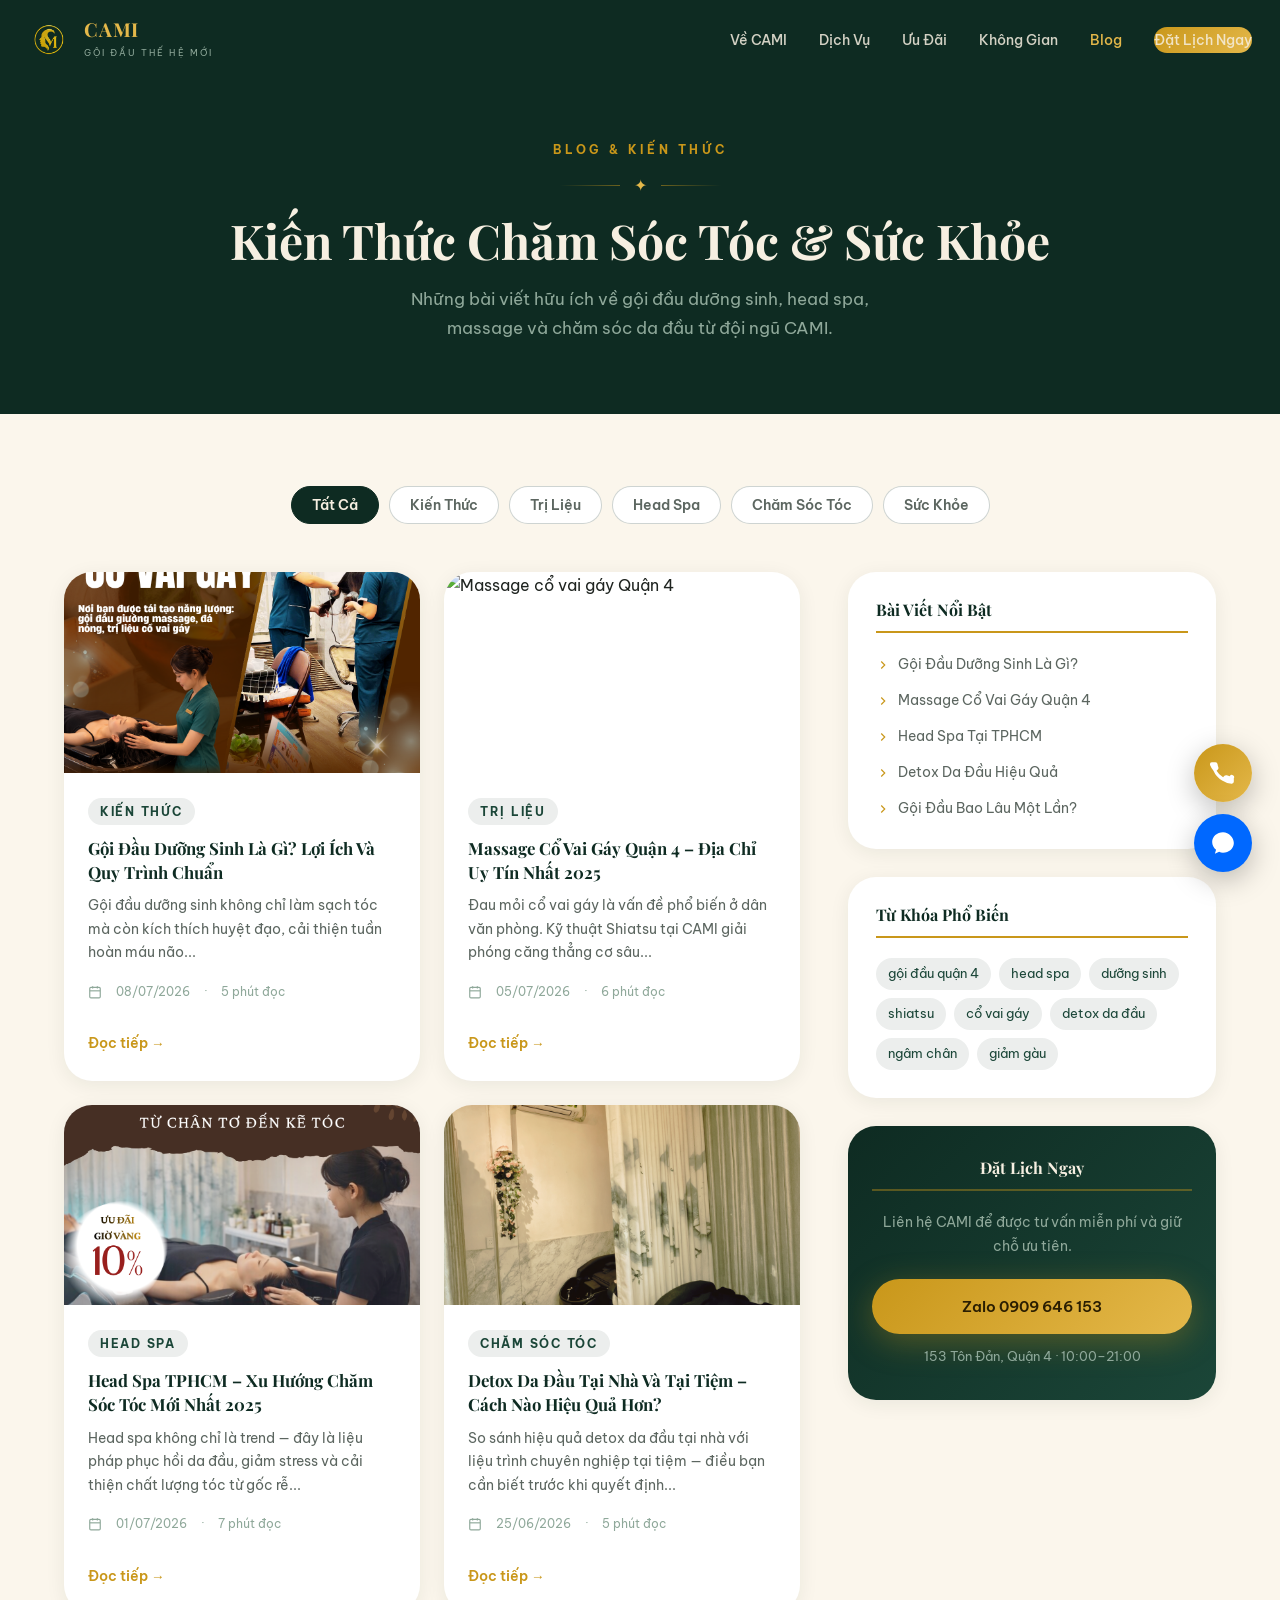
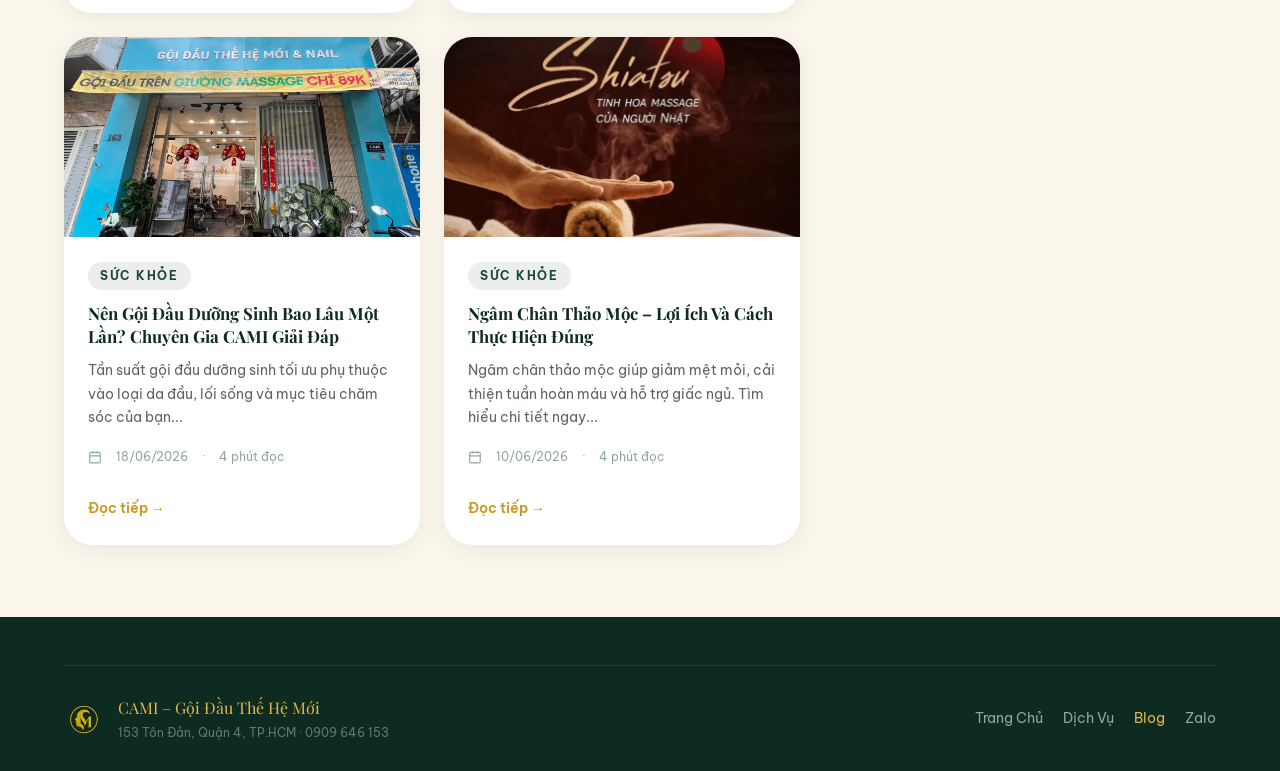
==== blog/index.html @ b3cbb5cd "feat: khởi tạo website CAMI - Gội Đầu Thế Hệ Mới - Landing page đầy đủ: Hero, About, Services, Galle" ====
<!DOCTYPE html>
<html lang="vi">
<head>
<meta charset="UTF-8">
<meta name="viewport" content="width=device-width, initial-scale=1.0">
<title>Blog Chăm Sóc Tóc & Sức Khỏe | CAMI – Gội Đầu Thế Hệ Mới</title>
<meta name="description" content="Kiến thức về gội đầu dưỡng sinh, head spa, massage cổ vai gáy và chăm sóc sức khỏe từ đội ngũ CAMI Quận 4. Cập nhật mỗi tuần.">
<link rel="canonical" href="https://goidaucami.com/blog/">
<meta name="robots" content="index, follow">
<link rel="preconnect" href="https://fonts.googleapis.com">
<link rel="preconnect" href="https://fonts.gstatic.com" crossorigin>
<link href="https://fonts.googleapis.com/css2?family=Playfair+Display:ital,wght@0,600;0,700;1,600&family=Be+Vietnam+Pro:wght@300;400;500;600;700&display=swap" rel="stylesheet">
<link rel="stylesheet" href="../css/style.css">
<style>
.blog-hero { background: var(--green); padding: 140px 0 72px; text-align: center; }
.blog-hero h1 { font-size: clamp(2rem,4vw,3rem); color: var(--cream); margin: 12px 0 16px; }
.blog-hero p { color: #8fa89a; font-size: 1.05rem; max-width: 520px; margin: 0 auto; }
.blog-main { padding: 72px 0; }
.blog-categories { display: flex; gap: 10px; flex-wrap: wrap; margin-bottom: 48px; justify-content: center; }
.cat-btn {
  padding: 9px 20px; border-radius: 30px; font-size: .85rem; font-weight: 600;
  border: 1.5px solid rgba(14,43,34,.2); color: var(--muted); transition: .3s; cursor: pointer;
  background: white;
}
.cat-btn.active, .cat-btn:hover { background: var(--green); color: var(--cream); border-color: var(--green); }
.blog-main-grid { display: grid; grid-template-columns: 2fr 1fr; gap: 48px; }
.posts-grid { display: grid; grid-template-columns: 1fr 1fr; gap: 24px; }
.sidebar {}
.sidebar-widget { background: white; border-radius: var(--radius-lg); padding: 28px; margin-bottom: 28px; box-shadow: 0 4px 20px rgba(14,43,34,.07); }
.sidebar-widget h3 { font-size: 1rem; color: var(--green); margin-bottom: 20px; padding-bottom: 12px; border-bottom: 2px solid var(--gold); }
.sidebar-links { display: flex; flex-direction: column; gap: 12px; }
.sidebar-links a { font-size: .88rem; color: var(--muted); display: flex; align-items: center; gap: 8px; transition: color .3s; }
.sidebar-links a:hover { color: var(--green); }
.sidebar-links a svg { width: 14px; height: 14px; stroke: var(--gold); fill: none; stroke-width: 2; flex-shrink: 0; }
.cta-widget { background: linear-gradient(135deg,var(--green),var(--green3)); text-align: center; padding: 32px 24px; }
.cta-widget h3 { color: var(--cream) !important; border-color: rgba(201,151,26,.4) !important; }
.cta-widget p { font-size: .88rem; color: #8fa89a; margin-bottom: 20px; }
@media(max-width:768px) { .blog-main-grid{grid-template-columns:1fr} .posts-grid{grid-template-columns:1fr} }
</style>
</head>
<body>

<header class="nav scrolled" id="nav">
  <div class="nav-bar">
    <a href="../" class="brand">
      <img src="../images/logo.png" alt="CAMI Logo" class="brand-logo" style="height:42px">
      <div class="brand-text">
        <strong>CAMI</strong>
        <small>Gội Đầu Thế Hệ Mới</small>
      </div>
    </a>
    <nav>
      <ul class="nav-links">
        <li><a href="../#about">Về CAMI</a></li>
        <li><a href="../#services">Dịch Vụ</a></li>
        <li><a href="../#offers">Ưu Đãi</a></li>
        <li><a href="../#gallery">Không Gian</a></li>
        <li><a href="/" style="color:var(--gold2)">Blog</a></li>
        <li><a href="https://zalo.me/0909646153" target="_blank" rel="noopener" class="nav-cta">Đặt Lịch Ngay</a></li>
      </ul>
    </nav>
    <button class="burger" aria-label="Menu"><span></span><span></span><span></span></button>
  </div>
</header>

<div class="mobile-menu">
  <button class="mobile-close">×</button>
  <a href="../">Trang Chủ</a>
  <a href="../#services">Dịch Vụ</a>
  <a href="../#offers">Ưu Đãi</a>
  <a href="./">Blog</a>
  <a href="https://zalo.me/0909646153" target="_blank" class="btn btn-gold" style="margin-top:12px">Đặt Lịch Ngay</a>
</div>

<div class="blog-hero">
  <div class="wrap">
    <span class="eyebrow">Blog & Kiến Thức</span>
    <div class="orn"><span style="background:linear-gradient(90deg,transparent,rgba(201,151,26,.5))"></span><i style="color:var(--gold2)">✦</i><span style="background:linear-gradient(90deg,rgba(201,151,26,.5),transparent)"></span></div>
    <h1>Kiến Thức Chăm Sóc Tóc & Sức Khỏe</h1>
    <p>Những bài viết hữu ích về gội đầu dưỡng sinh, head spa, massage và chăm sóc da đầu từ đội ngũ CAMI.</p>
  </div>
</div>

<section class="blog-main">
  <div class="wrap">
    <div class="blog-categories">
      <button class="cat-btn active">Tất Cả</button>
      <button class="cat-btn">Kiến Thức</button>
      <button class="cat-btn">Trị Liệu</button>
      <button class="cat-btn">Head Spa</button>
      <button class="cat-btn">Chăm Sóc Tóc</button>
      <button class="cat-btn">Sức Khỏe</button>
    </div>

    <div class="blog-main-grid">
      <div>
        <div class="posts-grid">

          <article class="blog-card reveal">
            <a href="goi-dau-duong-sinh-la-gi.html">
              <div class="blog-thumb"><img src="../images/service-shiatsu.png" alt="Gội đầu dưỡng sinh là gì" loading="lazy"></div>
            </a>
            <div class="blog-body">
              <span class="blog-cat">Kiến Thức</span>
              <h3><a href="goi-dau-duong-sinh-la-gi.html">Gội Đầu Dưỡng Sinh Là Gì? Lợi Ích Và Quy Trình Chuẩn</a></h3>
              <p>Gội đầu dưỡng sinh không chỉ làm sạch tóc mà còn kích thích huyệt đạo, cải thiện tuần hoàn máu não...</p>
              <div class="blog-meta">
                <svg viewBox="0 0 24 24"><rect x="3" y="4" width="18" height="18" rx="2"/><line x1="16" y1="2" x2="16" y2="6"/><line x1="8" y1="2" x2="8" y2="6"/><line x1="3" y1="10" x2="21" y2="10"/></svg>
                <span>08/07/2026</span> · <span>5 phút đọc</span>
              </div>
              <br><a href="goi-dau-duong-sinh-la-gi.html" class="blog-read">Đọc tiếp →</a>
            </div>
          </article>

          <article class="blog-card reveal">
            <a href="massage-co-vai-gay-quan-4.html">
              <div class="blog-thumb"><img src="../images/service-body-1.png" alt="Massage cổ vai gáy Quận 4" loading="lazy"></div>
            </a>
            <div class="blog-body">
              <span class="blog-cat">Trị Liệu</span>
              <h3><a href="massage-co-vai-gay-quan-4.html">Massage Cổ Vai Gáy Quận 4 – Địa Chỉ Uy Tín Nhất 2025</a></h3>
              <p>Đau mỏi cổ vai gáy là vấn đề phổ biến ở dân văn phòng. Kỹ thuật Shiatsu tại CAMI giải phóng căng thẳng cơ sâu...</p>
              <div class="blog-meta">
                <svg viewBox="0 0 24 24"><rect x="3" y="4" width="18" height="18" rx="2"/><line x1="16" y1="2" x2="16" y2="6"/><line x1="8" y1="2" x2="8" y2="6"/><line x1="3" y1="10" x2="21" y2="10"/></svg>
                <span>05/07/2026</span> · <span>6 phút đọc</span>
              </div>
              <br><a href="massage-co-vai-gay-quan-4.html" class="blog-read">Đọc tiếp →</a>
            </div>
          </article>

          <article class="blog-card reveal">
            <a href="head-spa-tphcm.html">
              <div class="blog-thumb"><img src="../images/service-detox.png" alt="Head Spa TPHCM" loading="lazy"></div>
            </a>
            <div class="blog-body">
              <span class="blog-cat">Head Spa</span>
              <h3><a href="head-spa-tphcm.html">Head Spa TPHCM – Xu Hướng Chăm Sóc Tóc Mới Nhất 2025</a></h3>
              <p>Head spa không chỉ là trend — đây là liệu pháp phục hồi da đầu, giảm stress và cải thiện chất lượng tóc từ gốc rễ...</p>
              <div class="blog-meta">
                <svg viewBox="0 0 24 24"><rect x="3" y="4" width="18" height="18" rx="2"/><line x1="16" y1="2" x2="16" y2="6"/><line x1="8" y1="2" x2="8" y2="6"/><line x1="3" y1="10" x2="21" y2="10"/></svg>
                <span>01/07/2026</span> · <span>7 phút đọc</span>
              </div>
              <br><a href="head-spa-tphcm.html" class="blog-read">Đọc tiếp →</a>
            </div>
          </article>

          <article class="blog-card reveal">
            <a href="#">
              <div class="blog-thumb"><img src="../images/hero-3.png" alt="Detox da đầu tại nhà" loading="lazy"></div>
            </a>
            <div class="blog-body">
              <span class="blog-cat">Chăm Sóc Tóc</span>
              <h3><a href="#">Detox Da Đầu Tại Nhà Và Tại Tiệm – Cách Nào Hiệu Quả Hơn?</a></h3>
              <p>So sánh hiệu quả detox da đầu tại nhà với liệu trình chuyên nghiệp tại tiệm — điều bạn cần biết trước khi quyết định...</p>
              <div class="blog-meta">
                <svg viewBox="0 0 24 24"><rect x="3" y="4" width="18" height="18" rx="2"/><line x1="16" y1="2" x2="16" y2="6"/><line x1="8" y1="2" x2="8" y2="6"/><line x1="3" y1="10" x2="21" y2="10"/></svg>
                <span>25/06/2026</span> · <span>5 phút đọc</span>
              </div>
              <br><a href="#" class="blog-read">Đọc tiếp →</a>
            </div>
          </article>

          <article class="blog-card reveal">
            <a href="#">
              <div class="blog-thumb"><img src="../images/customer-1.jpg" alt="Gội đầu bao lâu một lần" loading="lazy"></div>
            </a>
            <div class="blog-body">
              <span class="blog-cat">Sức Khỏe</span>
              <h3><a href="#">Nên Gội Đầu Dưỡng Sinh Bao Lâu Một Lần? Chuyên Gia CAMI Giải Đáp</a></h3>
              <p>Tần suất gội đầu dưỡng sinh tối ưu phụ thuộc vào loại da đầu, lối sống và mục tiêu chăm sóc của bạn...</p>
              <div class="blog-meta">
                <svg viewBox="0 0 24 24"><rect x="3" y="4" width="18" height="18" rx="2"/><line x1="16" y1="2" x2="16" y2="6"/><line x1="8" y1="2" x2="8" y2="6"/><line x1="3" y1="10" x2="21" y2="10"/></svg>
                <span>18/06/2026</span> · <span>4 phút đọc</span>
              </div>
              <br><a href="#" class="blog-read">Đọc tiếp →</a>
            </div>
          </article>

          <article class="blog-card reveal">
            <a href="#">
              <div class="blog-thumb"><img src="../images/service-body-2.png" alt="Ngâm chân thảo mộc" loading="lazy"></div>
            </a>
            <div class="blog-body">
              <span class="blog-cat">Sức Khỏe</span>
              <h3><a href="#">Ngâm Chân Thảo Mộc – Lợi Ích Và Cách Thực Hiện Đúng</a></h3>
              <p>Ngâm chân thảo mộc giúp giảm mệt mỏi, cải thiện tuần hoàn máu và hỗ trợ giấc ngủ. Tìm hiểu chi tiết ngay...</p>
              <div class="blog-meta">
                <svg viewBox="0 0 24 24"><rect x="3" y="4" width="18" height="18" rx="2"/><line x1="16" y1="2" x2="16" y2="6"/><line x1="8" y1="2" x2="8" y2="6"/><line x1="3" y1="10" x2="21" y2="10"/></svg>
                <span>10/06/2026</span> · <span>4 phút đọc</span>
              </div>
              <br><a href="#" class="blog-read">Đọc tiếp →</a>
            </div>
          </article>

        </div>
      </div>

      <!-- Sidebar -->
      <aside class="sidebar">
        <div class="sidebar-widget">
          <h3>Bài Viết Nổi Bật</h3>
          <div class="sidebar-links">
            <a href="goi-dau-duong-sinh-la-gi.html"><svg viewBox="0 0 24 24"><polyline points="9 18 15 12 9 6"/></svg>Gội Đầu Dưỡng Sinh Là Gì?</a>
            <a href="massage-co-vai-gay-quan-4.html"><svg viewBox="0 0 24 24"><polyline points="9 18 15 12 9 6"/></svg>Massage Cổ Vai Gáy Quận 4</a>
            <a href="head-spa-tphcm.html"><svg viewBox="0 0 24 24"><polyline points="9 18 15 12 9 6"/></svg>Head Spa Tại TPHCM</a>
            <a href="#"><svg viewBox="0 0 24 24"><polyline points="9 18 15 12 9 6"/></svg>Detox Da Đầu Hiệu Quả</a>
            <a href="#"><svg viewBox="0 0 24 24"><polyline points="9 18 15 12 9 6"/></svg>Gội Đầu Bao Lâu Một Lần?</a>
          </div>
        </div>

        <div class="sidebar-widget">
          <h3>Từ Khóa Phổ Biến</h3>
          <div style="display:flex; flex-wrap:wrap; gap:8px; margin-top:4px;">
            <span style="background:rgba(14,43,34,.08); color:var(--green3); padding:5px 12px; border-radius:20px; font-size:.8rem;">gội đầu quận 4</span>
            <span style="background:rgba(14,43,34,.08); color:var(--green3); padding:5px 12px; border-radius:20px; font-size:.8rem;">head spa</span>
            <span style="background:rgba(14,43,34,.08); color:var(--green3); padding:5px 12px; border-radius:20px; font-size:.8rem;">dưỡng sinh</span>
            <span style="background:rgba(14,43,34,.08); color:var(--green3); padding:5px 12px; border-radius:20px; font-size:.8rem;">shiatsu</span>
            <span style="background:rgba(14,43,34,.08); color:var(--green3); padding:5px 12px; border-radius:20px; font-size:.8rem;">cổ vai gáy</span>
            <span style="background:rgba(14,43,34,.08); color:var(--green3); padding:5px 12px; border-radius:20px; font-size:.8rem;">detox da đầu</span>
            <span style="background:rgba(14,43,34,.08); color:var(--green3); padding:5px 12px; border-radius:20px; font-size:.8rem;">ngâm chân</span>
            <span style="background:rgba(14,43,34,.08); color:var(--green3); padding:5px 12px; border-radius:20px; font-size:.8rem;">giảm gàu</span>
          </div>
        </div>

        <div class="sidebar-widget cta-widget">
          <h3 style="color:var(--cream); border-color:rgba(201,151,26,.4);">Đặt Lịch Ngay</h3>
          <p>Liên hệ CAMI để được tư vấn miễn phí và giữ chỗ ưu tiên.</p>
          <a href="https://zalo.me/0909646153" target="_blank" rel="noopener" class="btn btn-gold" style="width:100%; justify-content:center;">
            Zalo 0909 646 153
          </a>
          <div style="margin-top:12px; font-size:.8rem; color:#8fa89a; text-align:center;">
            153 Tôn Đản, Quận 4 · 10:00–21:00
          </div>
        </div>
      </aside>
    </div>
  </div>
</section>

<footer class="footer" style="padding:48px 0 28px;">
  <div class="wrap">
    <div style="display:flex; justify-content:space-between; align-items:center; flex-wrap:wrap; gap:20px; border-top:1px solid rgba(201,151,26,.15); padding-top:28px;">
      <div style="display:flex; align-items:center; gap:14px;">
        <img src="../images/logo.png" alt="CAMI" style="height:40px;">
        <div>
          <div style="font-family:'Playfair Display',serif; color:var(--gold2); font-size:1rem;">CAMI – Gội Đầu Thế Hệ Mới</div>
          <div style="font-size:.78rem; color:#5c7a6e;">153 Tôn Đản, Quận 4, TP.HCM · 0909 646 153</div>
        </div>
      </div>
      <div style="display:flex; gap:20px;">
        <a href="../" style="font-size:.85rem; color:#8fa89a;">Trang Chủ</a>
        <a href="../#services" style="font-size:.85rem; color:#8fa89a;">Dịch Vụ</a>
        <a href="./" style="font-size:.85rem; color:var(--gold2);">Blog</a>
        <a href="https://zalo.me/0909646153" target="_blank" style="font-size:.85rem; color:#8fa89a;">Zalo</a>
      </div>
    </div>
  </div>
</footer>

<div class="floating-zalo">
  <a href="tel:0909646153" class="float-btn float-phone" aria-label="Gọi điện">
    <svg viewBox="0 0 24 24"><path d="M22 16.92v3a2 2 0 01-2.18 2 19.79 19.79 0 01-8.63-3.07A19.5 19.5 0 013.07 9.63 19.79 19.79 0 01.01 4.5 2 2 0 012 2.18h3a2 2 0 012 1.72 12.84 12.84 0 00.7 2.81 2 2 0 01-.45 2.11L6.09 9.91a16 16 0 006 6l1.27-1.27a2 2 0 012.11-.45 12.84 12.84 0 002.81.7A2 2 0 0122 16.92z"/></svg>
  </a>
  <a href="https://zalo.me/0909646153" target="_blank" rel="noopener" class="float-btn float-zalo" aria-label="Chat Zalo">
    <svg viewBox="0 0 24 24"><path d="M12 2C6.48 2 2 6.03 2 11c0 2.88 1.4 5.47 3.59 7.19L4.5 22l3.93-1.97C9.5 20.64 10.73 21 12 21c5.52 0 10-4.03 10-9S17.52 2 12 2z"/></svg>
  </a>
</div>

<script src="../js/main.js"></script>
<script>
document.querySelectorAll('.cat-btn').forEach(btn => {
  btn.addEventListener('click', () => {
    document.querySelectorAll('.cat-btn').forEach(b => b.classList.remove('active'));
    btn.classList.add('active');
  });
});
</script>
</body>
</html>
---- css/style.css ----
/* ===== CAMI – Gội Đầu Thế Hệ Mới ===== */
:root {
  --green:   #0E2B22;
  --green2:  #12362B;
  --green3:  #1B4638;
  --green4:  #234d3f;
  --gold:    #C9971A;
  --gold2:   #E4B84A;
  --gold3:   #F1D68A;
  --gold4:   #fdf0c2;
  --cream:   #F6EFE1;
  --cream2:  #FBF6EC;
  --terra:   #D9633F;
  --ink:     #1F2420;
  --muted:   #5c6660;
  --light:   #8fa89a;
  --radius:  18px;
  --radius-lg: 28px;
  --shadow:  0 20px 60px rgba(14,43,34,.15);
  --shadow-gold: 0 8px 32px rgba(201,151,26,.35);
  --transition: .35s cubic-bezier(.4,0,.2,1);
}

/* ===== RESET ===== */
*, *::before, *::after { margin: 0; padding: 0; box-sizing: border-box; }
html { scroll-behavior: smooth; font-size: 16px; }
body {
  font-family: 'Be Vietnam Pro', sans-serif;
  color: var(--ink);
  background: var(--cream2);
  line-height: 1.7;
  overflow-x: hidden;
}
h1,h2,h3,h4 { font-family: 'Playfair Display', serif; line-height: 1.2; }
a { text-decoration: none; color: inherit; }
img { display: block; max-width: 100%; height: auto; }
ul { list-style: none; }
button { font-family: inherit; cursor: pointer; border: none; background: none; }

/* ===== UTILITIES ===== */
.wrap { width: 100%; max-width: 1200px; margin: 0 auto; padding: 0 24px; }
.section { padding: 96px 0; position: relative; }
.section-sm { padding: 64px 0; }

.eyebrow {
  font-size: .75rem;
  letter-spacing: .3em;
  text-transform: uppercase;
  font-weight: 700;
  color: var(--gold);
  display: block;
  margin-bottom: 12px;
}
.sec-head { text-align: center; max-width: 680px; margin: 0 auto 56px; }
.sec-head h2 { font-size: clamp(1.8rem, 3.5vw, 2.8rem); margin: 8px 0 16px; color: var(--green); }
.sec-head p { color: var(--muted); font-size: 1.05rem; }
.on-dark .sec-head h2 { color: var(--cream); }
.on-dark .sec-head p { color: #a8c4b8; }
.on-dark .eyebrow { color: var(--gold2); }

.orn {
  display: flex; align-items: center; justify-content: center; gap: 14px; margin: 10px 0;
}
.orn span { height: 1px; width: 60px; }
.orn span:first-child { background: linear-gradient(90deg, transparent, var(--gold)); }
.orn span:last-child  { background: linear-gradient(90deg, var(--gold), transparent); }
.orn i { color: var(--gold); font-size: 1rem; font-style: normal; }

/* ===== BUTTONS ===== */
.btn {
  display: inline-flex; align-items: center; gap: 10px;
  padding: 15px 32px; border-radius: 60px;
  font-weight: 600; font-size: .95rem;
  transition: var(--transition); white-space: nowrap;
}
.btn-gold {
  background: linear-gradient(135deg, var(--gold), var(--gold2));
  color: #2a1e02;
  box-shadow: var(--shadow-gold);
}
.btn-gold:hover { transform: translateY(-3px); box-shadow: 0 14px 40px rgba(201,151,26,.5); }
.btn-ghost {
  background: transparent;
  color: var(--cream);
  border: 1.5px solid rgba(246,239,225,.5);
}
.btn-ghost:hover { background: rgba(246,239,225,.1); border-color: var(--gold2); }
.btn-green { background: var(--green); color: var(--cream); }
.btn-green:hover { background: var(--green3); transform: translateY(-2px); }
.btn-zalo {
  background: #0068FF;
  color: #fff;
  box-shadow: 0 8px 28px rgba(0,104,255,.35);
}
.btn-zalo:hover { background: #0057d9; transform: translateY(-3px); }

/* ===== SCROLL REVEAL ===== */
.reveal { opacity: 0; transform: translateY(32px); transition: opacity .7s ease, transform .7s ease; }
.reveal.visible { opacity: 1; transform: none; }
.reveal-left { opacity: 0; transform: translateX(-32px); transition: opacity .7s ease, transform .7s ease; }
.reveal-left.visible { opacity: 1; transform: none; }
.reveal-right { opacity: 0; transform: translateX(32px); transition: opacity .7s ease, transform .7s ease; }
.reveal-right.visible { opacity: 1; transform: none; }

/* ===== NAVBAR ===== */
.nav {
  position: fixed; top: 0; left: 0; right: 0; z-index: 1000;
  transition: var(--transition);
}
.nav-bar {
  display: flex; align-items: center; justify-content: space-between;
  padding: 18px 28px; transition: var(--transition);
}
.nav.scrolled {
  background: rgba(9,28,22,.97);
  backdrop-filter: blur(12px);
  box-shadow: 0 4px 30px rgba(0,0,0,.25);
}
.nav.scrolled .nav-bar { padding: 10px 28px; }

.brand { display: flex; align-items: center; gap: 14px; }
.brand-logo { height: 52px; width: auto; transition: var(--transition); }
.nav.scrolled .brand-logo { height: 42px; }
.brand-text { color: var(--cream); line-height: 1.2; }
.brand-text strong {
  font-family: 'Playfair Display', serif;
  font-size: 1.2rem; color: var(--gold2); display: block; letter-spacing: .04em;
}
.brand-text small {
  font-size: .58rem; letter-spacing: .22em; text-transform: uppercase; color: #8fa89a;
}

.nav-links {
  display: flex; align-items: center; gap: 32px;
}
.nav-links a {
  color: rgba(246,239,225,.85); font-size: .88rem; font-weight: 500;
  position: relative; padding: 4px 0;
  transition: color .3s;
}
.nav-links a::after {
  content: ''; position: absolute; left: 0; bottom: -2px;
  width: 0; height: 1.5px; background: var(--gold2); transition: width .3s;
}
.nav-links a:hover { color: var(--cream); }
.nav-links a:hover::after { width: 100%; }
.nav-cta {
  background: linear-gradient(135deg, var(--gold), var(--gold2));
  color: #2a1e02; padding: 10px 22px; border-radius: 50px;
  font-weight: 600; font-size: .85rem; transition: var(--transition);
}
.nav-cta:hover { transform: translateY(-2px); box-shadow: var(--shadow-gold); }

.burger {
  display: none; flex-direction: column; gap: 5px; padding: 6px;
}
.burger span { width: 24px; height: 2px; background: var(--cream); border-radius: 2px; transition: .3s; }
.burger.open span:nth-child(1) { transform: rotate(45deg) translate(5px,5px); }
.burger.open span:nth-child(2) { opacity: 0; }
.burger.open span:nth-child(3) { transform: rotate(-45deg) translate(5px,-5px); }

.mobile-menu {
  position: fixed; inset: 0; background: rgba(9,28,22,.98);
  z-index: 999; display: flex; flex-direction: column;
  align-items: center; justify-content: center; gap: 28px;
  transform: translateX(100%); transition: .4s cubic-bezier(.4,0,.2,1);
  backdrop-filter: blur(16px);
}
.mobile-menu.open { transform: translateX(0); }
.mobile-menu a {
  color: var(--cream); font-size: 1.4rem;
  font-family: 'Playfair Display', serif; letter-spacing: .04em;
  transition: color .3s;
}
.mobile-menu a:hover { color: var(--gold2); }
.mobile-close {
  position: absolute; top: 22px; right: 26px;
  font-size: 2rem; color: var(--gold2); line-height: 1;
}

/* ===== HERO ===== */
.hero {
  min-height: 100vh; position: relative;
  display: flex; align-items: center;
  color: var(--cream); overflow: hidden;
}
.hero-slides { position: absolute; inset: 0; z-index: 0; }
.hero-slide {
  position: absolute; inset: 0;
  background-size: cover; background-position: center;
  opacity: 0; transition: opacity 1.4s ease;
}
.hero-slide.active { opacity: 1; }
.hero-overlay {
  position: absolute; inset: 0; z-index: 1;
  background: linear-gradient(
    108deg,
    rgba(9,28,22,.95) 0%,
    rgba(12,40,31,.80) 45%,
    rgba(12,40,31,.35) 100%
  );
}
.hero-content {
  position: relative; z-index: 2;
  padding-top: 100px; max-width: 680px;
}
.hero-tag {
  display: inline-flex; align-items: center; gap: 10px;
  background: rgba(201,151,26,.18); border: 1px solid rgba(201,151,26,.35);
  padding: 8px 18px; border-radius: 60px; margin-bottom: 28px;
}
.hero-tag span { font-size: .8rem; letter-spacing: .18em; text-transform: uppercase; color: var(--gold2); font-weight: 600; }
.hero-dot { width: 6px; height: 6px; background: var(--gold2); border-radius: 50%; animation: pulse 2s infinite; }
@keyframes pulse { 0%,100%{opacity:1;transform:scale(1)} 50%{opacity:.5;transform:scale(1.3)} }

.hero h1 {
  font-size: clamp(2.2rem, 5.5vw, 4rem);
  font-weight: 700; line-height: 1.12;
  margin-bottom: 10px;
}
.hero h1 em { font-style: italic; color: var(--gold2); }
.hero-sub {
  font-family: 'Dancing Script', cursive;
  font-size: clamp(1.3rem, 2.5vw, 1.9rem);
  color: var(--gold3); margin-bottom: 22px; line-height: 1.3;
}
.hero-desc { font-size: 1.05rem; color: #c5dcd4; max-width: 520px; margin-bottom: 36px; }
.hero-actions { display: flex; gap: 14px; flex-wrap: wrap; margin-bottom: 52px; }

.hero-stats {
  display: flex; gap: 40px;
  padding-top: 32px; border-top: 1px solid rgba(246,239,225,.15);
}
.hero-stat {}
.hero-stat strong { font-size: 1.9rem; font-weight: 700; color: var(--gold2); display: block; }
.hero-stat span { font-size: .8rem; color: #8fa89a; text-transform: uppercase; letter-spacing: .1em; }

.hero-dots {
  position: absolute; bottom: 36px; left: 50%; transform: translateX(-50%);
  display: flex; gap: 10px; z-index: 3;
}
.hero-dot-btn {
  width: 8px; height: 8px; border-radius: 50%;
  background: rgba(246,239,225,.35); transition: .3s; cursor: pointer;
}
.hero-dot-btn.active { background: var(--gold2); width: 24px; border-radius: 4px; }

.scroll-hint {
  position: absolute; bottom: 38px; right: 40px; z-index: 3;
  display: flex; flex-direction: column; align-items: center; gap: 8px;
  color: rgba(246,239,225,.5); font-size: .7rem; letter-spacing: .15em; text-transform: uppercase;
}
.scroll-arrow {
  width: 1px; height: 48px; background: linear-gradient(180deg, var(--gold2), transparent);
  animation: scrollDown 2s infinite;
}
@keyframes scrollDown { 0%,100%{transform:scaleY(1);opacity:1} 50%{transform:scaleY(.4);opacity:.4} }

/* ===== ABOUT ===== */
.about { background: var(--cream2); }
.about-grid { display: grid; grid-template-columns: 1fr 1fr; gap: 72px; align-items: center; }
.about-imgs { position: relative; }
.about-img-main {
  border-radius: var(--radius-lg); overflow: hidden;
  box-shadow: var(--shadow); aspect-ratio: 4/5;
}
.about-img-main img { width: 100%; height: 100%; object-fit: cover; }
.about-img-float {
  position: absolute; bottom: -28px; right: -28px;
  width: 56%; border-radius: var(--radius); overflow: hidden;
  border: 4px solid var(--cream2); box-shadow: var(--shadow);
  aspect-ratio: 1;
}
.about-img-float img { width: 100%; height: 100%; object-fit: cover; }
.about-badge {
  position: absolute; top: 28px; left: -20px;
  background: linear-gradient(135deg, var(--gold), var(--gold2));
  color: #2a1e02; padding: 18px 22px; border-radius: var(--radius);
  text-align: center; box-shadow: var(--shadow-gold);
}
.about-badge strong { font-size: 2rem; font-weight: 800; display: block; line-height: 1; }
.about-badge span { font-size: .65rem; text-transform: uppercase; letter-spacing: .15em; font-weight: 600; }

.about-content { padding-left: 8px; }
.about-content h2 { font-size: clamp(1.8rem,3vw,2.6rem); color: var(--green); margin-bottom: 20px; }
.about-content p { color: var(--muted); margin-bottom: 16px; font-size: 1.02rem; }
.about-features { display: flex; flex-direction: column; gap: 16px; margin: 32px 0 36px; }
.about-feature {
  display: flex; align-items: flex-start; gap: 16px;
  padding: 18px 22px; background: white;
  border-radius: var(--radius); border-left: 3px solid var(--gold);
  box-shadow: 0 4px 16px rgba(14,43,34,.06);
}
.about-feature-icon {
  width: 44px; height: 44px; border-radius: 50%;
  background: linear-gradient(135deg, var(--green), var(--green3));
  display: flex; align-items: center; justify-content: center;
  flex-shrink: 0;
}
.about-feature-icon svg { width: 22px; height: 22px; stroke: var(--gold2); fill: none; stroke-width: 2; }
.about-feature h4 { font-size: .95rem; color: var(--green); margin-bottom: 4px; }
.about-feature p { font-size: .88rem; color: var(--muted); margin: 0; }

/* ===== SERVICES ===== */
.services { background: var(--green); }
.services-grid { display: grid; grid-template-columns: repeat(2, 1fr); gap: 24px; }
.service-card {
  background: rgba(255,255,255,.06); border: 1px solid rgba(201,151,26,.2);
  border-radius: var(--radius-lg); overflow: hidden;
  transition: var(--transition); cursor: default;
}
.service-card:hover { transform: translateY(-6px); border-color: rgba(201,151,26,.5); box-shadow: 0 24px 60px rgba(0,0,0,.3); }
.service-img { aspect-ratio: 16/9; overflow: hidden; }
.service-img img { width: 100%; height: 100%; object-fit: cover; transition: transform .6s ease; }
.service-card:hover .service-img img { transform: scale(1.06); }
.service-body { padding: 28px 30px; }
.service-tag {
  display: inline-block; background: rgba(201,151,26,.2);
  color: var(--gold2); font-size: .72rem; font-weight: 700;
  letter-spacing: .18em; text-transform: uppercase; padding: 4px 12px;
  border-radius: 30px; margin-bottom: 14px;
}
.service-body h3 { font-size: 1.35rem; color: var(--cream); margin-bottom: 10px; }
.service-body p { font-size: .9rem; color: #8fa89a; margin-bottom: 18px; line-height: 1.65; }
.service-steps { display: flex; flex-direction: column; gap: 6px; margin-bottom: 22px; }
.service-step {
  display: flex; align-items: center; gap: 10px;
  font-size: .83rem; color: #a8c4b8;
}
.service-step svg { width: 14px; height: 14px; stroke: var(--gold); fill: none; stroke-width: 2.5; flex-shrink: 0; }
.service-price {
  display: flex; align-items: baseline; gap: 10px;
  padding-top: 18px; border-top: 1px solid rgba(201,151,26,.15);
}
.service-price .price { font-size: 1.5rem; font-weight: 700; color: var(--gold2); font-family: 'Playfair Display', serif; }
.service-price .unit { font-size: .8rem; color: var(--light); }

/* ===== PROCESS ===== */
.process { background: var(--cream2); }
.process-img-wrap { text-align: center; margin-bottom: 48px; }
.process-img-wrap img { max-width: 100%; border-radius: var(--radius-lg); box-shadow: var(--shadow); margin: 0 auto; }
.process-grid { display: grid; grid-template-columns: repeat(4, 1fr); gap: 20px; }
.process-step {
  background: white; border-radius: var(--radius);
  padding: 26px 22px; text-align: center;
  box-shadow: 0 4px 20px rgba(14,43,34,.07);
  border-top: 3px solid var(--gold);
  transition: var(--transition);
}
.process-step:hover { transform: translateY(-4px); box-shadow: var(--shadow); }
.process-num {
  font-family: 'Playfair Display', serif;
  font-size: 2.2rem; font-weight: 700; color: var(--gold);
  opacity: .4; line-height: 1; margin-bottom: 12px;
}
.process-step h4 { font-size: .95rem; color: var(--green); margin-bottom: 8px; }
.process-step p { font-size: .82rem; color: var(--muted); }

/* ===== OFFERS ===== */
.offers { background: var(--green2); }
.offers-grid { display: grid; grid-template-columns: repeat(3, 1fr); gap: 24px; }
.offer-card {
  border-radius: var(--radius-lg); overflow: hidden;
  border: 1px solid rgba(201,151,26,.25);
  transition: var(--transition); background: rgba(255,255,255,.04);
}
.offer-card:hover { transform: translateY(-6px); border-color: var(--gold2); box-shadow: 0 24px 60px rgba(0,0,0,.3); }
.offer-img { aspect-ratio: 3/4; overflow: hidden; }
.offer-img img { width: 100%; height: 100%; object-fit: cover; transition: transform .6s; }
.offer-card:hover .offer-img img { transform: scale(1.05); }
.offer-body { padding: 22px 24px; }
.offer-body h3 { font-size: 1.1rem; color: var(--cream); margin-bottom: 8px; }
.offer-body p { font-size: .85rem; color: #8fa89a; }
.offer-badge {
  display: inline-block; background: linear-gradient(135deg,var(--terra),#e07050);
  color: white; font-size: .72rem; font-weight: 700;
  letter-spacing: .1em; text-transform: uppercase;
  padding: 5px 14px; border-radius: 30px; margin-bottom: 12px;
}

/* ===== GALLERY ===== */
.gallery { background: var(--cream2); }
.gallery-grid {
  display: grid;
  grid-template-columns: repeat(3, 1fr);
  grid-template-rows: auto auto;
  gap: 16px;
}
.gallery-item {
  border-radius: var(--radius); overflow: hidden;
  aspect-ratio: 4/3; position: relative; cursor: pointer;
}
.gallery-item:first-child { grid-column: span 2; aspect-ratio: 16/9; }
.gallery-item img { width: 100%; height: 100%; object-fit: cover; transition: transform .6s ease; }
.gallery-item:hover img { transform: scale(1.07); }
.gallery-item-overlay {
  position: absolute; inset: 0;
  background: rgba(9,28,22,.4);
  opacity: 0; transition: .3s;
  display: flex; align-items: center; justify-content: center;
}
.gallery-item:hover .gallery-item-overlay { opacity: 1; }
.gallery-item-overlay svg { width: 40px; height: 40px; stroke: var(--gold2); fill: none; stroke-width: 1.5; }

/* ===== TESTIMONIALS ===== */
.testimonials { background: var(--green); }
.testimonials-slider { position: relative; overflow: hidden; }
.testimonials-track {
  display: flex; transition: transform .5s cubic-bezier(.4,0,.2,1);
}
.testimonial-slide { min-width: 100%; padding: 0 4px; }
.testimonial-cards { display: grid; grid-template-columns: repeat(3,1fr); gap: 20px; }
.testimonial-card {
  background: rgba(255,255,255,.07); border: 1px solid rgba(201,151,26,.15);
  border-radius: var(--radius-lg); padding: 30px 28px;
}
.t-stars { color: var(--gold2); font-size: 1rem; letter-spacing: 2px; margin-bottom: 14px; }
.t-text { font-size: .92rem; color: #c5dcd4; line-height: 1.75; margin-bottom: 22px; font-style: italic; }
.t-author { display: flex; align-items: center; gap: 14px; }
.t-avatar {
  width: 46px; height: 46px; border-radius: 50%;
  overflow: hidden; flex-shrink: 0; border: 2px solid var(--gold);
}
.t-avatar img { width: 100%; height: 100%; object-fit: cover; }
.t-name { font-weight: 600; color: var(--cream); font-size: .9rem; }
.t-label { font-size: .75rem; color: var(--light); }

.slider-controls { display: flex; align-items: center; justify-content: center; gap: 12px; margin-top: 36px; }
.slider-btn {
  width: 44px; height: 44px; border-radius: 50%;
  border: 1.5px solid rgba(201,151,26,.4); color: var(--gold2);
  display: flex; align-items: center; justify-content: center;
  transition: .3s;
}
.slider-btn:hover { background: rgba(201,151,26,.15); border-color: var(--gold2); }
.slider-btn svg { width: 18px; height: 18px; stroke: currentColor; fill: none; stroke-width: 2; }
.slider-dots { display: flex; gap: 8px; }
.slider-dot {
  width: 8px; height: 8px; border-radius: 50%;
  background: rgba(201,151,26,.3); transition: .3s; cursor: pointer;
}
.slider-dot.active { background: var(--gold2); }

/* ===== WHY CAMI ===== */
.why { background: var(--cream2); }
.why-grid { display: grid; grid-template-columns: repeat(3,1fr); gap: 28px; }
.why-card {
  background: white; border-radius: var(--radius-lg);
  padding: 36px 30px; text-align: center;
  box-shadow: 0 4px 24px rgba(14,43,34,.07);
  transition: var(--transition); border-bottom: 3px solid transparent;
}
.why-card:hover { transform: translateY(-6px); box-shadow: var(--shadow); border-bottom-color: var(--gold); }
.why-icon {
  width: 70px; height: 70px; border-radius: 50%;
  background: linear-gradient(135deg, var(--green), var(--green3));
  display: flex; align-items: center; justify-content: center;
  margin: 0 auto 22px;
}
.why-icon svg { width: 30px; height: 30px; stroke: var(--gold2); fill: none; stroke-width: 1.8; }
.why-card h3 { font-size: 1.1rem; color: var(--green); margin-bottom: 12px; }
.why-card p { font-size: .9rem; color: var(--muted); line-height: 1.7; }

/* ===== BOOKING CTA ===== */
.booking-cta {
  background: linear-gradient(135deg, var(--green) 0%, var(--green3) 60%, var(--green2) 100%);
  position: relative; overflow: hidden;
}
.booking-cta::before {
  content: ''; position: absolute; inset: 0;
  background: radial-gradient(ellipse at 70% 50%, rgba(201,151,26,.12) 0%, transparent 60%);
}
.booking-cta-inner { position: relative; z-index: 1; text-align: center; }
.booking-cta h2 { font-size: clamp(1.9rem,3.5vw,2.8rem); color: var(--cream); margin-bottom: 16px; }
.booking-cta p { font-size: 1.08rem; color: #a8c4b8; max-width: 520px; margin: 0 auto 40px; }
.booking-actions { display: flex; justify-content: center; gap: 16px; flex-wrap: wrap; }
.booking-info { display: flex; justify-content: center; gap: 48px; margin-top: 52px; }
.booking-info-item { text-align: center; color: #8fa89a; }
.booking-info-item strong { display: block; font-size: 1.1rem; color: var(--gold2); font-family: 'Playfair Display',serif; }
.booking-info-item span { font-size: .82rem; }

/* ===== BLOG ===== */
.blog { background: var(--cream2); }
.blog-grid { display: grid; grid-template-columns: repeat(3,1fr); gap: 28px; }
.blog-card {
  background: white; border-radius: var(--radius-lg); overflow: hidden;
  box-shadow: 0 4px 20px rgba(14,43,34,.07);
  transition: var(--transition);
}
.blog-card:hover { transform: translateY(-6px); box-shadow: var(--shadow); }
.blog-thumb { aspect-ratio: 16/9; overflow: hidden; }
.blog-thumb img { width: 100%; height: 100%; object-fit: cover; transition: transform .6s; }
.blog-card:hover .blog-thumb img { transform: scale(1.06); }
.blog-body { padding: 24px; }
.blog-cat {
  display: inline-block; background: rgba(14,43,34,.08);
  color: var(--green3); font-size: .72rem; font-weight: 700;
  letter-spacing: .15em; text-transform: uppercase;
  padding: 4px 12px; border-radius: 30px; margin-bottom: 12px;
}
.blog-body h3 { font-size: 1.05rem; color: var(--green); margin-bottom: 10px; line-height: 1.4; }
.blog-body p { font-size: .87rem; color: var(--muted); margin-bottom: 16px; }
.blog-meta { display: flex; align-items: center; gap: 14px; font-size: .78rem; color: var(--light); }
.blog-meta svg { width: 14px; height: 14px; stroke: currentColor; fill: none; stroke-width: 2; }
.blog-read { color: var(--gold); font-weight: 600; font-size: .85rem; transition: .3s; }
.blog-read:hover { color: var(--gold2); }

/* ===== FOOTER ===== */
.footer { background: var(--green); color: var(--cream); padding: 72px 0 32px; }
.footer-grid { display: grid; grid-template-columns: 2fr 1fr 1fr 1.4fr; gap: 48px; margin-bottom: 56px; }
.footer-brand { }
.footer-logo { height: 56px; width: auto; margin-bottom: 18px; }
.footer-desc { font-size: .9rem; color: #8fa89a; line-height: 1.75; margin-bottom: 22px; }
.footer-social { display: flex; gap: 12px; }
.social-btn {
  width: 38px; height: 38px; border-radius: 50%;
  border: 1.5px solid rgba(201,151,26,.35);
  display: flex; align-items: center; justify-content: center;
  transition: .3s; color: var(--light);
}
.social-btn:hover { background: rgba(201,151,26,.15); border-color: var(--gold2); color: var(--gold2); }
.social-btn svg { width: 16px; height: 16px; fill: currentColor; }

.footer-col h4 { font-family: 'Playfair Display',serif; font-size: 1rem; color: var(--gold2); margin-bottom: 20px; }
.footer-links { display: flex; flex-direction: column; gap: 10px; }
.footer-links a { font-size: .88rem; color: #8fa89a; transition: color .3s; }
.footer-links a:hover { color: var(--cream); }

.footer-contact { display: flex; flex-direction: column; gap: 14px; }
.footer-contact-item { display: flex; align-items: flex-start; gap: 12px; }
.footer-contact-item svg { width: 16px; height: 16px; stroke: var(--gold2); fill: none; stroke-width: 2; flex-shrink: 0; margin-top: 3px; }
.footer-contact-item span { font-size: .87rem; color: #8fa89a; }

.footer-bottom {
  border-top: 1px solid rgba(201,151,26,.15);
  padding-top: 28px; display: flex;
  align-items: center; justify-content: space-between;
}
.footer-bottom p { font-size: .82rem; color: #5c7a6e; }
.footer-bottom a { color: var(--gold); }

/* ===== FLOATING ZALO ===== */
.floating-zalo {
  position: fixed; bottom: 28px; right: 28px; z-index: 900;
  display: flex; flex-direction: column; align-items: flex-end; gap: 12px;
}
.float-btn {
  width: 58px; height: 58px; border-radius: 50%;
  display: flex; align-items: center; justify-content: center;
  box-shadow: 0 8px 28px rgba(0,0,0,.25);
  transition: transform .3s; cursor: pointer; border: none;
  animation: float 3s ease-in-out infinite;
}
@keyframes float { 0%,100%{transform:translateY(0)} 50%{transform:translateY(-6px)} }
.float-zalo { background: #0068FF; }
.float-phone { background: linear-gradient(135deg,var(--gold),var(--gold2)); }
.float-btn svg { width: 26px; height: 26px; fill: white; }
.float-btn:hover { animation: none; transform: scale(1.1); }
.float-label {
  position: absolute; right: 68px;
  background: rgba(9,28,22,.9); color: var(--cream);
  font-size: .78rem; padding: 6px 12px; border-radius: 8px;
  white-space: nowrap; pointer-events: none;
  opacity: 0; transform: translateX(8px); transition: .3s;
}
.float-btn:hover .float-label { opacity: 1; transform: none; }

/* ===== LIGHTBOX ===== */
.lightbox {
  position: fixed; inset: 0; z-index: 9999;
  background: rgba(0,0,0,.9); display: none;
  align-items: center; justify-content: center;
  backdrop-filter: blur(8px);
}
.lightbox.open { display: flex; }
.lightbox img { max-width: 92vw; max-height: 90vh; border-radius: 12px; object-fit: contain; }
.lightbox-close {
  position: absolute; top: 22px; right: 26px;
  font-size: 2.2rem; color: white; cursor: pointer; line-height: 1;
}

/* ===== RESPONSIVE ===== */
@media (max-width: 1024px) {
  .about-grid { grid-template-columns: 1fr; gap: 48px; }
  .about-imgs { max-width: 480px; margin: 0 auto; }
  .footer-grid { grid-template-columns: 1fr 1fr; gap: 36px; }
  .process-grid { grid-template-columns: repeat(2,1fr); }
}

@media (max-width: 768px) {
  .section { padding: 64px 0; }
  .nav-links { display: none; }
  .nav-cta { display: none; }
  .burger { display: flex; }
  .services-grid { grid-template-columns: 1fr; }
  .offers-grid { grid-template-columns: 1fr; }
  .why-grid { grid-template-columns: 1fr; }
  .blog-grid { grid-template-columns: 1fr; }
  .gallery-grid { grid-template-columns: 1fr 1fr; }
  .gallery-item:first-child { grid-column: span 2; }
  .testimonial-cards { grid-template-columns: 1fr; }
  .hero-stats { gap: 24px; flex-wrap: wrap; }
  .footer-grid { grid-template-columns: 1fr; gap: 28px; }
  .footer-bottom { flex-direction: column; gap: 12px; text-align: center; }
  .booking-info { flex-direction: column; gap: 20px; }
  .about-img-float { display: none; }
  .about-badge { left: 0; }
  .process-grid { grid-template-columns: repeat(2,1fr); }
}

@media (max-width: 480px) {
  .section { padding: 48px 0; }
  .wrap { padding: 0 18px; }
  .hero h1 { font-size: 1.9rem; }
  .hero-actions { flex-direction: column; }
  .gallery-grid { grid-template-columns: 1fr; }
  .gallery-item:first-child { grid-column: span 1; aspect-ratio: 4/3; }
  .process-grid { grid-template-columns: 1fr; }
}
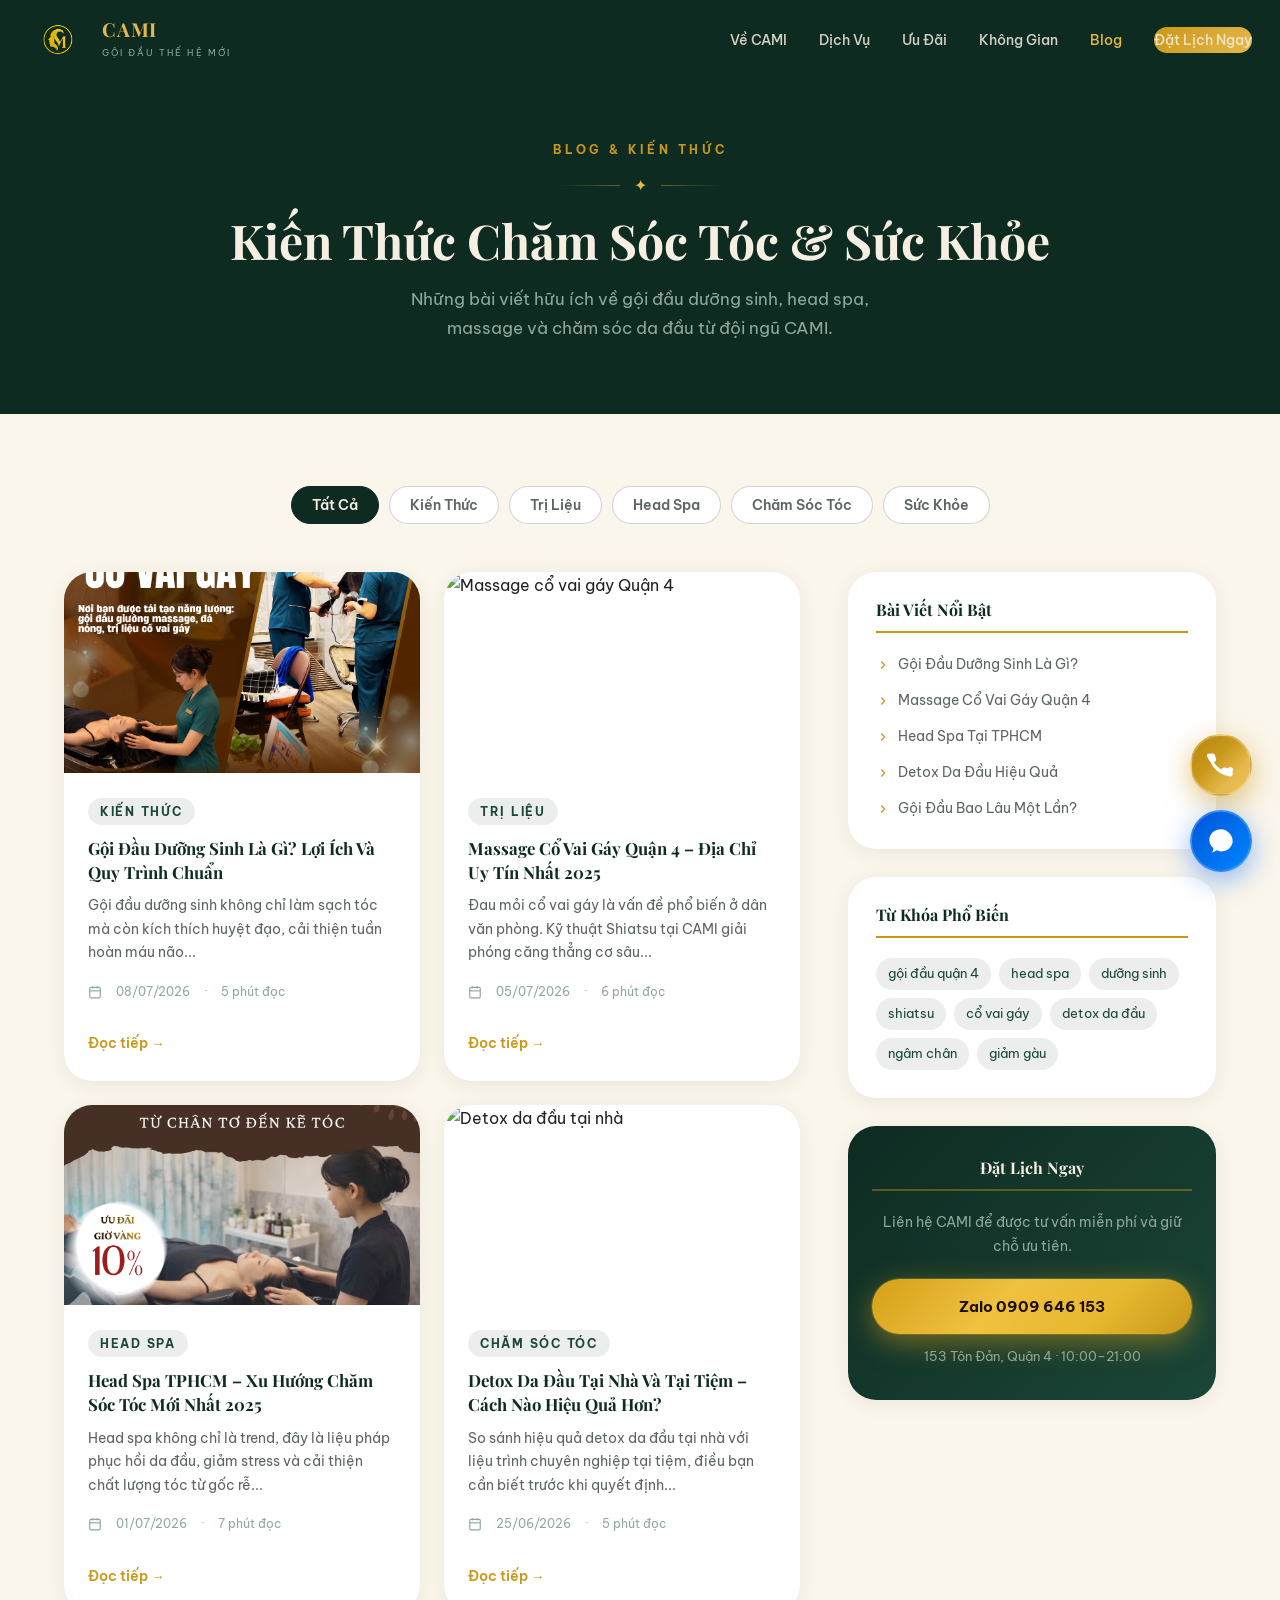
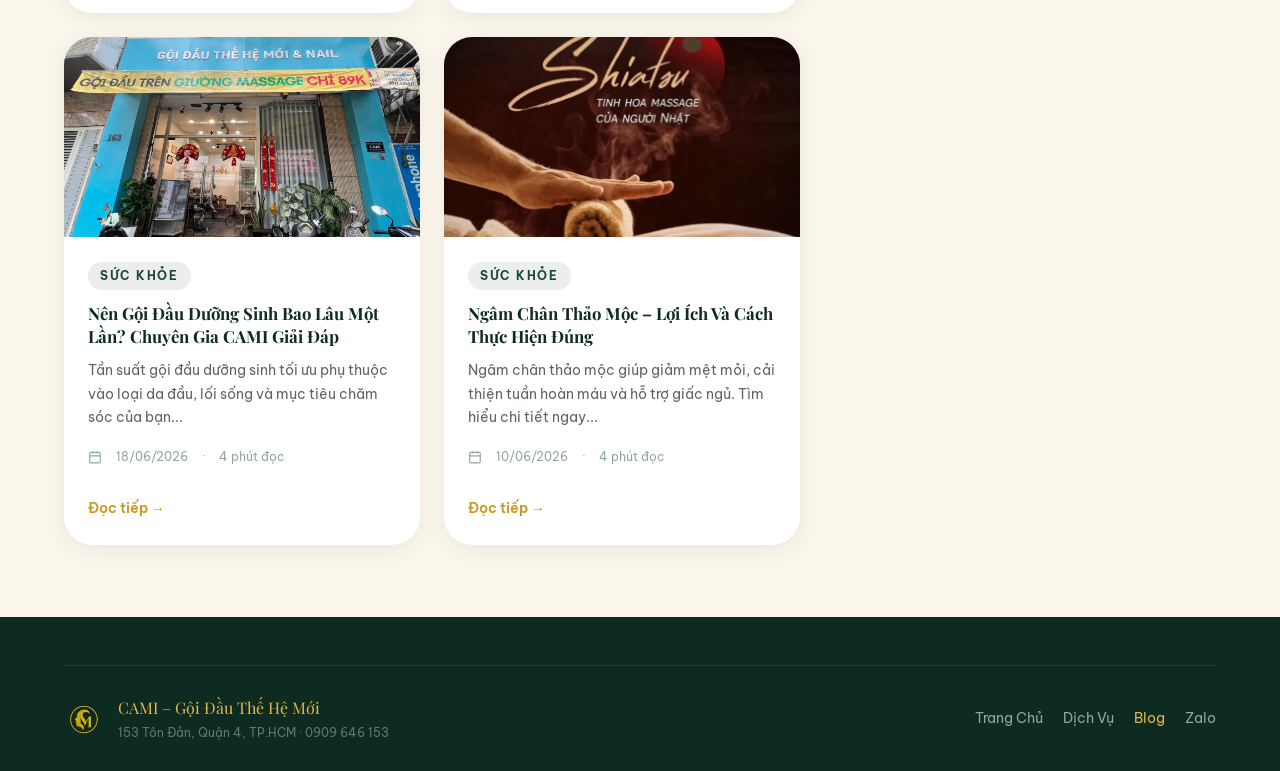
==== commit 381c173a: "feat: cập nhật hero, UI và nội dung trang chủ - Thay 4 ảnh hero slideshow bằng ảnh thực tế tiệm CAMI" ====
--- a/blog/index.html
+++ b/blog/index.html
@@ -1,4 +1,4 @@
-<!DOCTYPE html>
+﻿<!DOCTYPE html>
 <html lang="vi">
 <head>
 <meta charset="UTF-8">
@@ -135,7 +135,7 @@
             <div class="blog-body">
               <span class="blog-cat">Head Spa</span>
               <h3><a href="head-spa-tphcm.html">Head Spa TPHCM – Xu Hướng Chăm Sóc Tóc Mới Nhất 2025</a></h3>
-              <p>Head spa không chỉ là trend — đây là liệu pháp phục hồi da đầu, giảm stress và cải thiện chất lượng tóc từ gốc rễ...</p>
+              <p>Head spa không chỉ là trend, đây là liệu pháp phục hồi da đầu, giảm stress và cải thiện chất lượng tóc từ gốc rễ...</p>
               <div class="blog-meta">
                 <svg viewBox="0 0 24 24"><rect x="3" y="4" width="18" height="18" rx="2"/><line x1="16" y1="2" x2="16" y2="6"/><line x1="8" y1="2" x2="8" y2="6"/><line x1="3" y1="10" x2="21" y2="10"/></svg>
                 <span>01/07/2026</span> · <span>7 phút đọc</span>
@@ -151,7 +151,7 @@
             <div class="blog-body">
               <span class="blog-cat">Chăm Sóc Tóc</span>
               <h3><a href="#">Detox Da Đầu Tại Nhà Và Tại Tiệm – Cách Nào Hiệu Quả Hơn?</a></h3>
-              <p>So sánh hiệu quả detox da đầu tại nhà với liệu trình chuyên nghiệp tại tiệm — điều bạn cần biết trước khi quyết định...</p>
+              <p>So sánh hiệu quả detox da đầu tại nhà với liệu trình chuyên nghiệp tại tiệm, điều bạn cần biết trước khi quyết định...</p>
               <div class="blog-meta">
                 <svg viewBox="0 0 24 24"><rect x="3" y="4" width="18" height="18" rx="2"/><line x1="16" y1="2" x2="16" y2="6"/><line x1="8" y1="2" x2="8" y2="6"/><line x1="3" y1="10" x2="21" y2="10"/></svg>
                 <span>25/06/2026</span> · <span>5 phút đọc</span>
--- a/css/style.css
+++ b/css/style.css
@@ -74,11 +74,22 @@
   transition: var(--transition); white-space: nowrap;
 }
 .btn-gold {
-  background: linear-gradient(135deg, var(--gold), var(--gold2));
-  color: #2a1e02;
-  box-shadow: var(--shadow-gold);
-}
-.btn-gold:hover { transform: translateY(-3px); box-shadow: 0 14px 40px rgba(201,151,26,.5); }
+  background: linear-gradient(135deg, #d4a017 0%, #f0c040 40%, #e8b830 70%, #c9971a 100%);
+  color: #1a0f00;
+  font-weight: 700;
+  box-shadow: 0 8px 28px rgba(201,151,26,.55), 0 0 0 1px rgba(255,220,80,.2);
+  position: relative; overflow: hidden;
+}
+.btn-gold::after {
+  content: '';
+  position: absolute; top: 0; left: -80%;
+  width: 55%; height: 100%;
+  background: linear-gradient(90deg, transparent, rgba(255,255,255,.45), transparent);
+  transform: skewX(-20deg);
+  animation: btn-sweep 2.8s ease-in-out infinite;
+}
+@keyframes btn-sweep { 0%,55%{left:-80%} 75%,100%{left:130%} }
+.btn-gold:hover { transform: translateY(-3px); box-shadow: 0 16px 44px rgba(201,151,26,.65); }
 .btn-ghost {
   background: transparent;
   color: var(--cream);
@@ -119,8 +130,8 @@
 .nav.scrolled .nav-bar { padding: 10px 28px; }
 
 .brand { display: flex; align-items: center; gap: 14px; }
-.brand-logo { height: 52px; width: auto; transition: var(--transition); }
-.nav.scrolled .brand-logo { height: 42px; }
+.brand-logo { height: 60px; width: 60px; object-fit: contain; transition: var(--transition); filter: brightness(1.1); }
+.nav.scrolled .brand-logo { height: 48px; width: 48px; }
 .brand-text { color: var(--cream); line-height: 1.2; }
 .brand-text strong {
   font-family: 'Playfair Display', serif;
@@ -195,9 +206,9 @@
   position: absolute; inset: 0; z-index: 1;
   background: linear-gradient(
     108deg,
-    rgba(9,28,22,.95) 0%,
-    rgba(12,40,31,.80) 45%,
-    rgba(12,40,31,.35) 100%
+    rgba(9,28,22,.97) 0%,
+    rgba(12,40,31,.88) 50%,
+    rgba(12,40,31,.60) 100%
   );
 }
 .hero-content {
@@ -214,26 +225,47 @@
 @keyframes pulse { 0%,100%{opacity:1;transform:scale(1)} 50%{opacity:.5;transform:scale(1.3)} }
 
 .hero h1 {
-  font-size: clamp(2.2rem, 5.5vw, 4rem);
-  font-weight: 700; line-height: 1.12;
+  font-size: clamp(2rem, 5vw, 3.6rem);
+  font-weight: 700; line-height: 1.15;
   margin-bottom: 10px;
 }
 .hero h1 em { font-style: italic; color: var(--gold2); }
+.hero-h1-sub { font-size: clamp(1.7rem, 4.2vw, 3rem); white-space: nowrap; }
 .hero-sub {
-  font-family: 'Dancing Script', cursive;
-  font-size: clamp(1.3rem, 2.5vw, 1.9rem);
-  color: var(--gold3); margin-bottom: 22px; line-height: 1.3;
-}
-.hero-desc { font-size: 1.05rem; color: #c5dcd4; max-width: 520px; margin-bottom: 36px; }
+  font-family: 'Playfair Display', serif;
+  font-size: clamp(1.1rem, 2.2vw, 1.55rem);
+  font-weight: 700; font-style: italic;
+  color: var(--gold2);
+  margin-bottom: 22px; line-height: 1.3;
+  letter-spacing: .04em;
+  text-shadow: 0 2px 16px rgba(201,151,26,.45);
+}
+.hero-desc { font-size: 1.05rem; color: #c5dcd4; max-width: 620px; margin-bottom: 36px; white-space: nowrap; }
 .hero-actions { display: flex; gap: 14px; flex-wrap: wrap; margin-bottom: 52px; }
 
 .hero-stats {
-  display: flex; gap: 40px;
-  padding-top: 32px; border-top: 1px solid rgba(246,239,225,.15);
-}
-.hero-stat {}
-.hero-stat strong { font-size: 1.9rem; font-weight: 700; color: var(--gold2); display: block; }
-.hero-stat span { font-size: .8rem; color: #8fa89a; text-transform: uppercase; letter-spacing: .1em; }
+  display: flex; gap: 0;
+  padding-top: 28px; border-top: 1px solid rgba(201,151,26,.25);
+  background: rgba(9,28,22,.45);
+  border-radius: 16px; overflow: hidden;
+  backdrop-filter: blur(8px);
+  border: 1px solid rgba(201,151,26,.2);
+  margin-top: 8px;
+}
+.hero-stat {
+  flex: 1; padding: 18px 10px; text-align: center;
+  border-right: 1px solid rgba(201,151,26,.15);
+  transition: background .3s;
+}
+.hero-stat:last-child { border-right: none; }
+.hero-stat:hover { background: rgba(201,151,26,.08); }
+.hero-stat strong {
+  font-size: 1.75rem; font-weight: 800; color: var(--gold2); display: block;
+  text-shadow: 0 0 20px rgba(201,151,26,.5);
+  line-height: 1.1; margin-bottom: 4px;
+  white-space: nowrap;
+}
+.hero-stat span { font-size: .7rem; color: #a8c4ba; text-transform: uppercase; letter-spacing: .12em; white-space: nowrap; }
 
 .hero-dots {
   position: absolute; bottom: 36px; left: 50%; transform: translateX(-50%);
@@ -542,26 +574,62 @@
 /* ===== FLOATING ZALO ===== */
 .floating-zalo {
   position: fixed; bottom: 28px; right: 28px; z-index: 900;
-  display: flex; flex-direction: column; align-items: flex-end; gap: 12px;
+  display: flex; flex-direction: column; align-items: flex-end; gap: 14px;
 }
 .float-btn {
-  width: 58px; height: 58px; border-radius: 50%;
+  width: 62px; height: 62px; border-radius: 50%;
   display: flex; align-items: center; justify-content: center;
-  box-shadow: 0 8px 28px rgba(0,0,0,.25);
-  transition: transform .3s; cursor: pointer; border: none;
+  box-shadow: 0 8px 32px rgba(0,0,0,.3);
+  transition: transform .3s, box-shadow .3s; cursor: pointer; border: none;
   animation: float 3s ease-in-out infinite;
-}
-@keyframes float { 0%,100%{transform:translateY(0)} 50%{transform:translateY(-6px)} }
-.float-zalo { background: #0068FF; }
-.float-phone { background: linear-gradient(135deg,var(--gold),var(--gold2)); }
-.float-btn svg { width: 26px; height: 26px; fill: white; }
-.float-btn:hover { animation: none; transform: scale(1.1); }
+  overflow: hidden; position: relative;
+}
+@keyframes float { 0%,100%{transform:translateY(0)} 50%{transform:translateY(-7px)} }
+
+/* Light sweep shimmer */
+.float-btn::after {
+  content: '';
+  position: absolute; top: 0; left: -75%;
+  width: 50%; height: 100%;
+  background: linear-gradient(90deg, transparent, rgba(255,255,255,.35), transparent);
+  transform: skewX(-20deg);
+  animation: sweep 3s ease-in-out infinite;
+}
+@keyframes sweep { 0%,60%{left:-75%} 80%,100%{left:140%} }
+
+.float-zalo {
+  background: linear-gradient(135deg, #0057d9 0%, #0084ff 100%);
+  box-shadow: 0 8px 28px rgba(0,104,255,.45);
+  border: 2px solid rgba(255,255,255,.2);
+}
+.float-phone {
+  background: linear-gradient(135deg, #b8860b 0%, var(--gold) 40%, var(--gold2) 70%, #f1c257 100%);
+  box-shadow: 0 8px 28px rgba(201,151,26,.55);
+  border: 2px solid rgba(255,255,255,.25);
+}
+.float-chat {
+  background: linear-gradient(135deg, #0E2B22 0%, #1B4638 100%);
+  box-shadow: 0 8px 28px rgba(14,43,34,.5);
+  border: 2px solid rgba(201,151,26,.4);
+}
+.float-btn svg { width: 28px; height: 28px; fill: white; position: relative; z-index: 1; }
+.float-zalo-text {
+  font-family: 'Be Vietnam Pro', sans-serif;
+  font-size: 1.05rem; font-weight: 800;
+  color: white; letter-spacing: .04em;
+  position: relative; z-index: 1;
+}
+.float-btn:hover { animation: none; transform: scale(1.12); }
+.float-zalo:hover { box-shadow: 0 12px 40px rgba(0,104,255,.6); }
+.float-phone:hover { box-shadow: 0 12px 40px rgba(201,151,26,.7); }
+.float-chat:hover { box-shadow: 0 12px 40px rgba(201,151,26,.4); }
 .float-label {
-  position: absolute; right: 68px;
-  background: rgba(9,28,22,.9); color: var(--cream);
-  font-size: .78rem; padding: 6px 12px; border-radius: 8px;
+  position: absolute; right: 72px;
+  background: rgba(9,28,22,.92); color: var(--cream);
+  font-size: .78rem; font-weight: 600; padding: 6px 14px; border-radius: 8px;
   white-space: nowrap; pointer-events: none;
   opacity: 0; transform: translateX(8px); transition: .3s;
+  border: 1px solid rgba(201,151,26,.2);
 }
 .float-btn:hover .float-label { opacity: 1; transform: none; }
 
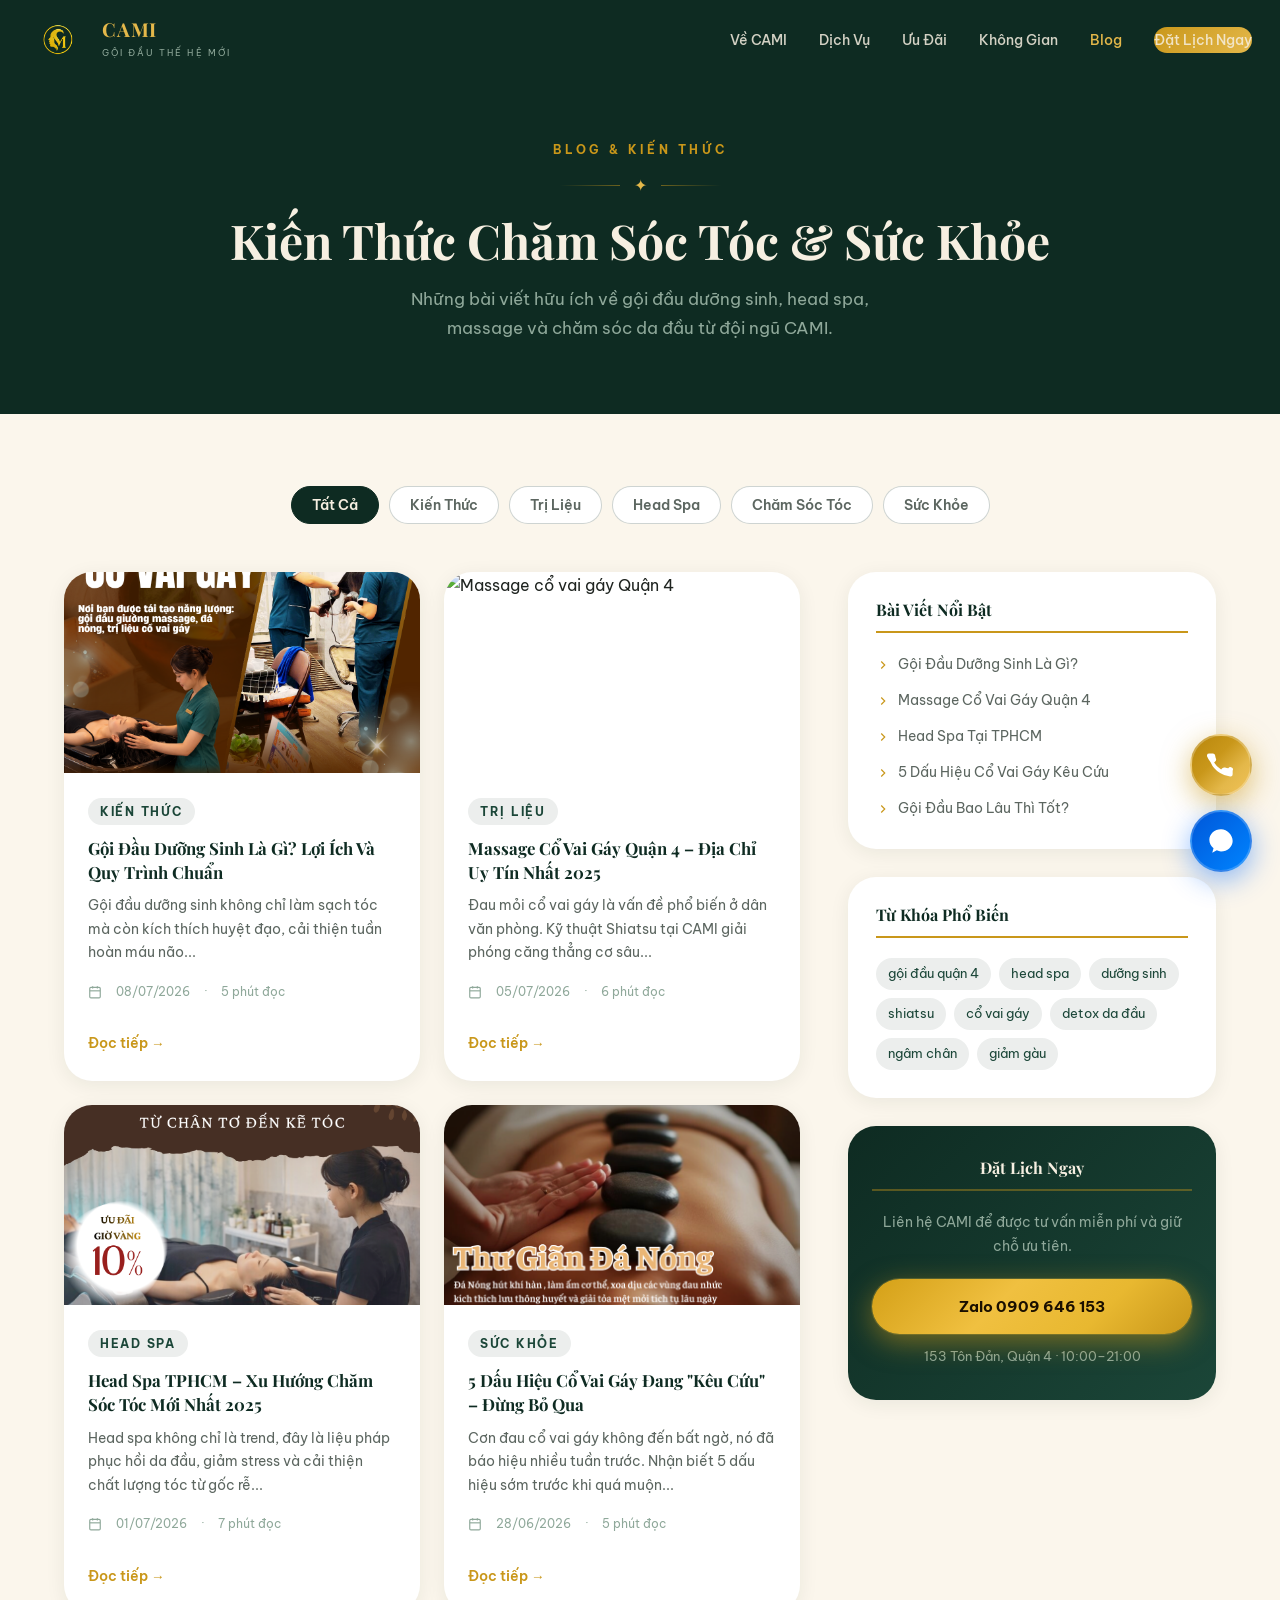
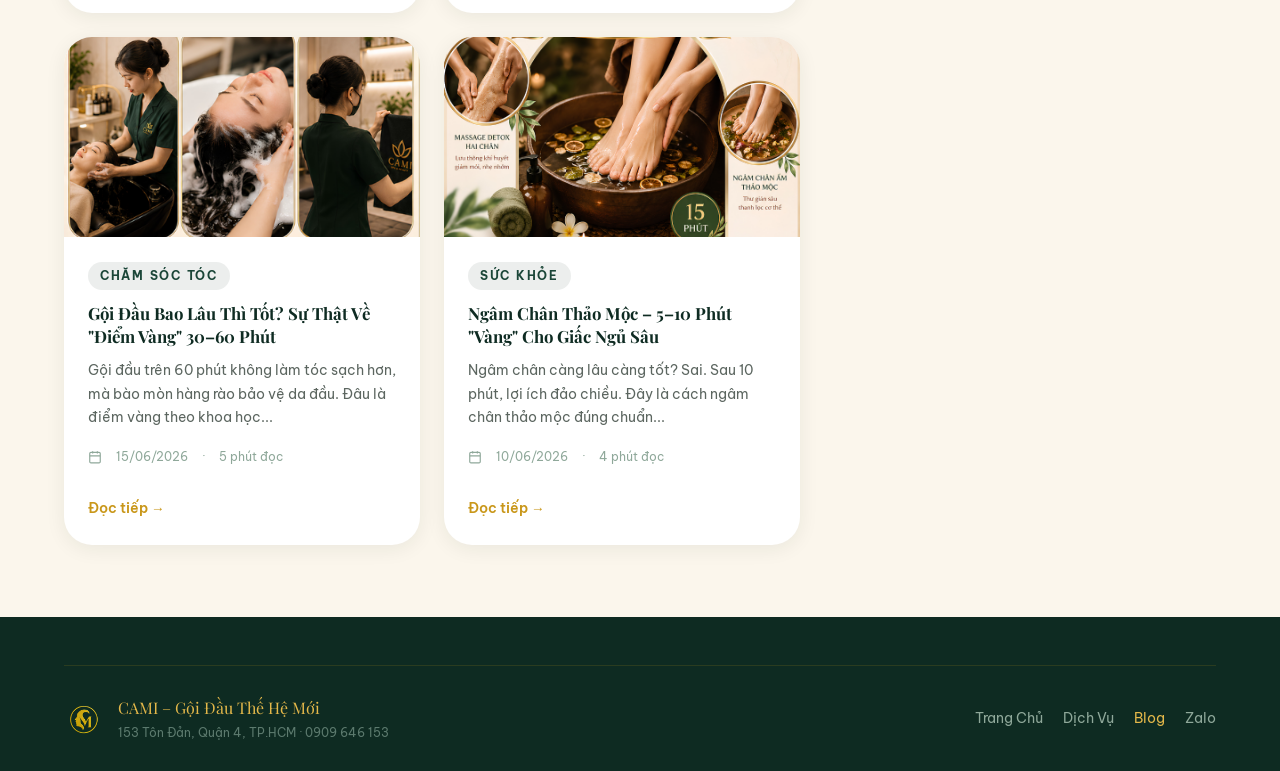
==== commit 67a862b0: "feat: thêm slider About, hiệu ứng tương tác, 5 bài blog mới và SEO toàn diện - Slider Về CAMI dùng c" ====
--- a/blog/index.html
+++ b/blog/index.html
@@ -4,6 +4,9 @@
 <meta charset="UTF-8">
 <meta name="viewport" content="width=device-width, initial-scale=1.0">
 <title>Blog Chăm Sóc Tóc & Sức Khỏe | CAMI – Gội Đầu Thế Hệ Mới</title>
+<link rel="icon" type="image/png" sizes="32x32" href="../images/logo.png">
+<link rel="apple-touch-icon" href="../images/logo.png">
+<link rel="shortcut icon" href="../images/logo.png">
 <meta name="description" content="Kiến thức về gội đầu dưỡng sinh, head spa, massage cổ vai gáy và chăm sóc sức khỏe từ đội ngũ CAMI Quận 4. Cập nhật mỗi tuần.">
 <link rel="canonical" href="https://goidaucami.com/blog/">
 <meta name="robots" content="index, follow">
@@ -145,50 +148,50 @@
           </article>
 
           <article class="blog-card reveal">
-            <a href="#">
-              <div class="blog-thumb"><img src="../images/hero-3.png" alt="Detox da đầu tại nhà" loading="lazy"></div>
+            <a href="dau-hieu-dau-co-vai-gay.html">
+              <div class="blog-thumb"><img src="../images/service-body-3.png" alt="5 dấu hiệu cổ vai gáy kêu cứu" loading="lazy"></div>
+            </a>
+            <div class="blog-body">
+              <span class="blog-cat">Sức Khỏe</span>
+              <h3><a href="dau-hieu-dau-co-vai-gay.html">5 Dấu Hiệu Cổ Vai Gáy Đang "Kêu Cứu" – Đừng Bỏ Qua</a></h3>
+              <p>Cơn đau cổ vai gáy không đến bất ngờ, nó đã báo hiệu nhiều tuần trước. Nhận biết 5 dấu hiệu sớm trước khi quá muộn...</p>
+              <div class="blog-meta">
+                <svg viewBox="0 0 24 24"><rect x="3" y="4" width="18" height="18" rx="2"/><line x1="16" y1="2" x2="16" y2="6"/><line x1="8" y1="2" x2="8" y2="6"/><line x1="3" y1="10" x2="21" y2="10"/></svg>
+                <span>28/06/2026</span> · <span>5 phút đọc</span>
+              </div>
+              <br><a href="dau-hieu-dau-co-vai-gay.html" class="blog-read">Đọc tiếp →</a>
+            </div>
+          </article>
+
+          <article class="blog-card reveal">
+            <a href="goi-dau-bao-lau-thi-tot.html">
+              <div class="blog-thumb"><img src="../images/goisachthom.png" alt="Gội đầu bao lâu thì tốt" loading="lazy"></div>
             </a>
             <div class="blog-body">
               <span class="blog-cat">Chăm Sóc Tóc</span>
-              <h3><a href="#">Detox Da Đầu Tại Nhà Và Tại Tiệm – Cách Nào Hiệu Quả Hơn?</a></h3>
-              <p>So sánh hiệu quả detox da đầu tại nhà với liệu trình chuyên nghiệp tại tiệm, điều bạn cần biết trước khi quyết định...</p>
-              <div class="blog-meta">
-                <svg viewBox="0 0 24 24"><rect x="3" y="4" width="18" height="18" rx="2"/><line x1="16" y1="2" x2="16" y2="6"/><line x1="8" y1="2" x2="8" y2="6"/><line x1="3" y1="10" x2="21" y2="10"/></svg>
-                <span>25/06/2026</span> · <span>5 phút đọc</span>
-              </div>
-              <br><a href="#" class="blog-read">Đọc tiếp →</a>
-            </div>
-          </article>
-
-          <article class="blog-card reveal">
-            <a href="#">
-              <div class="blog-thumb"><img src="../images/customer-1.jpg" alt="Gội đầu bao lâu một lần" loading="lazy"></div>
+              <h3><a href="goi-dau-bao-lau-thi-tot.html">Gội Đầu Bao Lâu Thì Tốt? Sự Thật Về "Điểm Vàng" 30–60 Phút</a></h3>
+              <p>Gội đầu trên 60 phút không làm tóc sạch hơn, mà bào mòn hàng rào bảo vệ da đầu. Đâu là điểm vàng theo khoa học...</p>
+              <div class="blog-meta">
+                <svg viewBox="0 0 24 24"><rect x="3" y="4" width="18" height="18" rx="2"/><line x1="16" y1="2" x2="16" y2="6"/><line x1="8" y1="2" x2="8" y2="6"/><line x1="3" y1="10" x2="21" y2="10"/></svg>
+                <span>15/06/2026</span> · <span>5 phút đọc</span>
+              </div>
+              <br><a href="goi-dau-bao-lau-thi-tot.html" class="blog-read">Đọc tiếp →</a>
+            </div>
+          </article>
+
+          <article class="blog-card reveal">
+            <a href="ngam-chan-thao-moc.html">
+              <div class="blog-thumb"><img src="../images/ngamchandetox.png" alt="Ngâm chân thảo mộc" loading="lazy"></div>
             </a>
             <div class="blog-body">
               <span class="blog-cat">Sức Khỏe</span>
-              <h3><a href="#">Nên Gội Đầu Dưỡng Sinh Bao Lâu Một Lần? Chuyên Gia CAMI Giải Đáp</a></h3>
-              <p>Tần suất gội đầu dưỡng sinh tối ưu phụ thuộc vào loại da đầu, lối sống và mục tiêu chăm sóc của bạn...</p>
-              <div class="blog-meta">
-                <svg viewBox="0 0 24 24"><rect x="3" y="4" width="18" height="18" rx="2"/><line x1="16" y1="2" x2="16" y2="6"/><line x1="8" y1="2" x2="8" y2="6"/><line x1="3" y1="10" x2="21" y2="10"/></svg>
-                <span>18/06/2026</span> · <span>4 phút đọc</span>
-              </div>
-              <br><a href="#" class="blog-read">Đọc tiếp →</a>
-            </div>
-          </article>
-
-          <article class="blog-card reveal">
-            <a href="#">
-              <div class="blog-thumb"><img src="../images/service-body-2.png" alt="Ngâm chân thảo mộc" loading="lazy"></div>
-            </a>
-            <div class="blog-body">
-              <span class="blog-cat">Sức Khỏe</span>
-              <h3><a href="#">Ngâm Chân Thảo Mộc – Lợi Ích Và Cách Thực Hiện Đúng</a></h3>
-              <p>Ngâm chân thảo mộc giúp giảm mệt mỏi, cải thiện tuần hoàn máu và hỗ trợ giấc ngủ. Tìm hiểu chi tiết ngay...</p>
+              <h3><a href="ngam-chan-thao-moc.html">Ngâm Chân Thảo Mộc – 5–10 Phút "Vàng" Cho Giấc Ngủ Sâu</a></h3>
+              <p>Ngâm chân càng lâu càng tốt? Sai. Sau 10 phút, lợi ích đảo chiều. Đây là cách ngâm chân thảo mộc đúng chuẩn...</p>
               <div class="blog-meta">
                 <svg viewBox="0 0 24 24"><rect x="3" y="4" width="18" height="18" rx="2"/><line x1="16" y1="2" x2="16" y2="6"/><line x1="8" y1="2" x2="8" y2="6"/><line x1="3" y1="10" x2="21" y2="10"/></svg>
                 <span>10/06/2026</span> · <span>4 phút đọc</span>
               </div>
-              <br><a href="#" class="blog-read">Đọc tiếp →</a>
+              <br><a href="ngam-chan-thao-moc.html" class="blog-read">Đọc tiếp →</a>
             </div>
           </article>
 
@@ -203,8 +206,8 @@
             <a href="goi-dau-duong-sinh-la-gi.html"><svg viewBox="0 0 24 24"><polyline points="9 18 15 12 9 6"/></svg>Gội Đầu Dưỡng Sinh Là Gì?</a>
             <a href="massage-co-vai-gay-quan-4.html"><svg viewBox="0 0 24 24"><polyline points="9 18 15 12 9 6"/></svg>Massage Cổ Vai Gáy Quận 4</a>
             <a href="head-spa-tphcm.html"><svg viewBox="0 0 24 24"><polyline points="9 18 15 12 9 6"/></svg>Head Spa Tại TPHCM</a>
-            <a href="#"><svg viewBox="0 0 24 24"><polyline points="9 18 15 12 9 6"/></svg>Detox Da Đầu Hiệu Quả</a>
-            <a href="#"><svg viewBox="0 0 24 24"><polyline points="9 18 15 12 9 6"/></svg>Gội Đầu Bao Lâu Một Lần?</a>
+            <a href="dau-hieu-dau-co-vai-gay.html"><svg viewBox="0 0 24 24"><polyline points="9 18 15 12 9 6"/></svg>5 Dấu Hiệu Cổ Vai Gáy Kêu Cứu</a>
+            <a href="goi-dau-bao-lau-thi-tot.html"><svg viewBox="0 0 24 24"><polyline points="9 18 15 12 9 6"/></svg>Gội Đầu Bao Lâu Thì Tốt?</a>
           </div>
         </div>
 
--- a/css/style.css
+++ b/css/style.css
@@ -86,9 +86,9 @@
   width: 55%; height: 100%;
   background: linear-gradient(90deg, transparent, rgba(255,255,255,.45), transparent);
   transform: skewX(-20deg);
-  animation: btn-sweep 2.8s ease-in-out infinite;
-}
-@keyframes btn-sweep { 0%,55%{left:-80%} 75%,100%{left:130%} }
+  animation: btn-sweep 4s ease-in-out infinite;
+}
+@keyframes btn-sweep { 0%,40%{left:-80%} 70%,100%{left:130%} }
 .btn-gold:hover { transform: translateY(-3px); box-shadow: 0 16px 44px rgba(201,151,26,.65); }
 .btn-ghost {
   background: transparent;
@@ -289,83 +289,442 @@
 @keyframes scrollDown { 0%,100%{transform:scaleY(1);opacity:1} 50%{transform:scaleY(.4);opacity:.4} }
 
 /* ===== ABOUT ===== */
-.about { background: var(--cream2); }
-.about-grid { display: grid; grid-template-columns: 1fr 1fr; gap: 72px; align-items: center; }
-.about-imgs { position: relative; }
-.about-img-main {
-  border-radius: var(--radius-lg); overflow: hidden;
-  box-shadow: var(--shadow); aspect-ratio: 4/5;
-}
-.about-img-main img { width: 100%; height: 100%; object-fit: cover; }
-.about-img-float {
-  position: absolute; bottom: -28px; right: -28px;
-  width: 56%; border-radius: var(--radius); overflow: hidden;
-  border: 4px solid var(--cream2); box-shadow: var(--shadow);
-  aspect-ratio: 1;
-}
-.about-img-float img { width: 100%; height: 100%; object-fit: cover; }
+.about {
+  background: var(--cream2);
+  /* Vừa 1 khung màn hình, không tràn sang section khác */
+  min-height: 92svh;
+  display: flex; align-items: center;
+  padding: 80px 0;
+}
+.about-grid {
+  display: grid; grid-template-columns: 1fr 1fr;
+  gap: 64px; align-items: stretch;
+  width: 100%;
+}
+
+.about-imgs { position: relative; display: flex; align-self: stretch; }
+.about-img-main { display: none; }
+.about-img-float { display: none !important; }
 .about-badge {
-  position: absolute; top: 28px; left: -20px;
+  position: absolute; top: 20px; left: -16px;
   background: linear-gradient(135deg, var(--gold), var(--gold2));
-  color: #2a1e02; padding: 18px 22px; border-radius: var(--radius);
+  color: #2a1e02; padding: 14px 18px; border-radius: var(--radius);
   text-align: center; box-shadow: var(--shadow-gold);
-}
-.about-badge strong { font-size: 2rem; font-weight: 800; display: block; line-height: 1; }
-.about-badge span { font-size: .65rem; text-transform: uppercase; letter-spacing: .15em; font-weight: 600; }
+  z-index: 5;
+}
+.about-badge strong { font-size: 1.6rem; font-weight: 800; display: block; line-height: 1; }
+.about-badge span { font-size: .62rem; text-transform: uppercase; letter-spacing: .15em; font-weight: 600; }
 
 .about-content { padding-left: 8px; }
-.about-content h2 { font-size: clamp(1.8rem,3vw,2.6rem); color: var(--green); margin-bottom: 20px; }
-.about-content p { color: var(--muted); margin-bottom: 16px; font-size: 1.02rem; }
-.about-features { display: flex; flex-direction: column; gap: 16px; margin: 32px 0 36px; }
+
+/* Tiêu đề About nổi bật, căn giữa */
+.about-h2 {
+  font-size: clamp(2rem, 3.5vw, 3rem);
+  color: var(--green);
+  margin-bottom: 20px;
+  text-align: center;
+  font-weight: 800;
+  letter-spacing: -.01em;
+  position: relative;
+  padding-bottom: 18px;
+}
+.about-h2::after {
+  content: '';
+  position: absolute; bottom: 0; left: 50%; transform: translateX(-50%);
+  width: 64px; height: 3px;
+  background: linear-gradient(90deg, var(--gold), var(--gold2));
+  border-radius: 2px;
+}
+
+.about-content p {
+  color: var(--muted); margin-bottom: 16px; font-size: 1.02rem;
+  opacity: 0; transform: translateY(16px);
+  transition: opacity .6s ease, transform .6s ease;
+}
+.about-content p.visible { opacity: 1; transform: none; }
+
+.about-features { display: flex; flex-direction: column; gap: 14px; margin: 28px 0 36px; }
 .about-feature {
   display: flex; align-items: flex-start; gap: 16px;
-  padding: 18px 22px; background: white;
+  padding: 16px 20px; background: white;
   border-radius: var(--radius); border-left: 3px solid var(--gold);
   box-shadow: 0 4px 16px rgba(14,43,34,.06);
+  transition: transform .3s ease, box-shadow .3s ease;
+  opacity: 0; transform: translateX(-20px);
+  transition: opacity .5s ease, transform .5s ease, box-shadow .3s;
+}
+.about-feature.visible { opacity: 1; transform: none; }
+.about-feature:hover {
+  transform: translateX(4px);
+  box-shadow: 0 8px 28px rgba(14,43,34,.12);
+  border-left-color: var(--gold2);
 }
 .about-feature-icon {
   width: 44px; height: 44px; border-radius: 50%;
   background: linear-gradient(135deg, var(--green), var(--green3));
   display: flex; align-items: center; justify-content: center;
   flex-shrink: 0;
-}
+  transition: transform .3s ease;
+}
+.about-feature:hover .about-feature-icon { transform: scale(1.1) rotate(-5deg); }
 .about-feature-icon svg { width: 22px; height: 22px; stroke: var(--gold2); fill: none; stroke-width: 2; }
-.about-feature h4 { font-size: .95rem; color: var(--green); margin-bottom: 4px; }
-.about-feature p { font-size: .88rem; color: var(--muted); margin: 0; }
+.about-feature h4 {
+  font-size: .93rem; color: var(--green); margin-bottom: 4px;
+  white-space: normal; overflow: visible;
+}
+.about-feature p { font-size: .86rem; color: var(--muted); margin: 0; opacity: 1; transform: none; }
+
+/* Shimmer effect cho ảnh About */
+.about-img-shimmer {
+  position: relative;
+  overflow: hidden !important;
+}
+.about-img-shimmer::after {
+  content: '';
+  position: absolute; top: 0; left: -100%;
+  width: 55%; height: 100%;
+  background: linear-gradient(90deg, transparent, rgba(255,255,255,.22), transparent);
+  transform: skewX(-15deg);
+  animation: about-shimmer 5s ease-in-out infinite;
+  pointer-events: none;
+  z-index: 2;
+}
+@keyframes about-shimmer { 0%,35%{left:-100%} 68%,100%{left:150%} }
+
+/* Zoom subtle khi hover ảnh */
+.about-img-main img, .about-img-float img {
+  transition: transform .6s ease;
+}
+.about-img-main:hover img { transform: scale(1.04); }
+.about-img-float:hover img { transform: scale(1.06); }
+
+/* About slider — fade + Ken Burns như hero */
+.about-slider {
+  flex: 1;
+  position: relative;
+  border-radius: var(--radius-lg);
+  overflow: hidden;
+  box-shadow: var(--shadow);
+  min-height: 460px;
+  /* pause khi hover */
+  --about-paused: running;
+}
+.about-slider:hover { --about-paused: paused; }
+
+/* Slides xếp chồng tuyệt đối — fade qua lại */
+.about-slides-wrap { position: absolute; inset: 0; }
+.about-slide {
+  position: absolute; inset: 0;
+  opacity: 0;
+  transition: opacity 1.4s ease;
+  overflow: hidden;
+}
+.about-slide.active { opacity: 1; z-index: 1; }
+
+/* Ảnh — Ken Burns zoom chậm khi active */
+.about-slide img {
+  width: 100%; height: 100%; object-fit: cover;
+  display: block;
+  transform-origin: center center;
+}
+.about-slide.active img {
+  animation: kenBurnsAbout 8s ease-in-out forwards;
+  animation-play-state: var(--about-paused);
+}
+@keyframes kenBurnsAbout {
+  0%   { transform: scale(1)    translate(0, 0); }
+  100% { transform: scale(1.08) translate(-2%, -1%); }
+}
+
+/* Shimmer sweep trên ảnh active */
+.about-slide.active::after {
+  content: '';
+  position: absolute; top: 0; left: -100%; z-index: 2;
+  width: 55%; height: 100%;
+  background: linear-gradient(90deg, transparent, rgba(255,255,255,.18), transparent);
+  transform: skewX(-15deg);
+  animation: about-shimmer 5s ease-in-out 1.5s 1 forwards;
+  pointer-events: none;
+}
+@keyframes about-shimmer { 0%{left:-100%} 100%{left:150%} }
+
+/* Progress bar */
+.about-progress {
+  position: absolute; bottom: 0; left: 0; right: 0;
+  height: 3px; background: rgba(255,255,255,.2); z-index: 3;
+}
+.about-progress-bar {
+  height: 100%;
+  background: linear-gradient(90deg, var(--gold), var(--gold2));
+  width: 0%;
+  animation: aboutProgress 5s linear infinite;
+  animation-play-state: var(--about-paused);
+}
+@keyframes aboutProgress { 0%{width:0%} 100%{width:100%} }
+
+/* Dots */
+.about-slider-dots {
+  position: absolute; bottom: 18px; left: 50%; transform: translateX(-50%);
+  display: flex; gap: 8px; z-index: 4;
+}
+.about-dot {
+  width: 8px; height: 8px; border-radius: 50%;
+  background: rgba(255,255,255,.45);
+  transition: background .35s, transform .35s, width .35s;
+  cursor: pointer; border: none;
+  touch-action: manipulation;
+}
+.about-dot.active {
+  background: var(--gold);
+  transform: scale(1.3);
+  width: 22px; border-radius: 4px;
+}
+
+/* Reduced-motion: tắt tất cả animation about */
+@media (prefers-reduced-motion: reduce) {
+  .about-img-shimmer::after { animation: none; }
+  .about-img-main img, .about-img-float img { transition: none; }
+  .about-feature { transition: none; }
+  .about-content p { transition: none; }
+}
 
 /* ===== SERVICES ===== */
 .services { background: var(--green); }
-.services-grid { display: grid; grid-template-columns: repeat(2, 1fr); gap: 24px; }
-.service-card {
-  background: rgba(255,255,255,.06); border: 1px solid rgba(201,151,26,.2);
-  border-radius: var(--radius-lg); overflow: hidden;
-  transition: var(--transition); cursor: default;
-}
-.service-card:hover { transform: translateY(-6px); border-color: rgba(201,151,26,.5); box-shadow: 0 24px 60px rgba(0,0,0,.3); }
-.service-img { aspect-ratio: 16/9; overflow: hidden; }
-.service-img img { width: 100%; height: 100%; object-fit: cover; transition: transform .6s ease; }
-.service-card:hover .service-img img { transform: scale(1.06); }
-.service-body { padding: 28px 30px; }
-.service-tag {
-  display: inline-block; background: rgba(201,151,26,.2);
-  color: var(--gold2); font-size: .72rem; font-weight: 700;
-  letter-spacing: .18em; text-transform: uppercase; padding: 4px 12px;
-  border-radius: 30px; margin-bottom: 14px;
-}
-.service-body h3 { font-size: 1.35rem; color: var(--cream); margin-bottom: 10px; }
-.service-body p { font-size: .9rem; color: #8fa89a; margin-bottom: 18px; line-height: 1.65; }
-.service-steps { display: flex; flex-direction: column; gap: 6px; margin-bottom: 22px; }
-.service-step {
-  display: flex; align-items: center; gap: 10px;
-  font-size: .83rem; color: #a8c4b8;
-}
-.service-step svg { width: 14px; height: 14px; stroke: var(--gold); fill: none; stroke-width: 2.5; flex-shrink: 0; }
-.service-price {
-  display: flex; align-items: baseline; gap: 10px;
-  padding-top: 18px; border-top: 1px solid rgba(201,151,26,.15);
-}
-.service-price .price { font-size: 1.5rem; font-weight: 700; color: var(--gold2); font-family: 'Playfair Display', serif; }
-.service-price .unit { font-size: .8rem; color: var(--light); }
+
+/* Tab nav */
+.svc-tabs {
+  display: flex; gap: 8px; justify-content: center;
+  margin-bottom: 40px; flex-wrap: wrap;
+}
+.svc-tab {
+  display: flex; align-items: center; gap: 8px;
+  padding: 13px 22px; border-radius: 100px;
+  font-size: .9rem; font-weight: 600; cursor: pointer;
+  border: 1px solid rgba(201,151,26,.3);
+  background: rgba(255,255,255,.05); color: #8fa89a;
+  transition: all .25s ease; touch-action: manipulation;
+  min-height: 48px; white-space: nowrap;
+}
+.svc-tab:hover { border-color: rgba(201,151,26,.6); color: var(--gold2); background: rgba(201,151,26,.08); }
+.svc-tab.active {
+  background: linear-gradient(135deg, var(--gold), var(--gold2));
+  color: #1a1000; border-color: transparent;
+  box-shadow: 0 6px 24px rgba(201,151,26,.35);
+}
+.svc-tab svg { flex-shrink: 0; }
+.svc-tab.active svg { stroke: #1a1000; }
+
+/* Panels */
+.svc-panel { display: none; }
+.svc-panel.active { display: block; animation: svcFadeIn .3s ease; }
+@keyframes svcFadeIn { from { opacity: 0; transform: translateY(10px); } to { opacity: 1; transform: translateY(0); } }
+
+/* Group label */
+.svc-group-label {
+  font-size: .72rem; letter-spacing: .28em; text-transform: uppercase;
+  font-weight: 700; color: var(--gold); margin-bottom: 20px;
+  display: flex; align-items: center; gap: 12px;
+}
+.svc-group-label::after {
+  content: ''; flex: 1; height: 1px;
+  background: linear-gradient(90deg, rgba(201,151,26,.4), transparent);
+}
+
+/* Cards grid */
+.svc-cards { display: grid; grid-template-columns: repeat(2, 1fr); gap: 20px; }
+.svc-3col { grid-template-columns: repeat(3, 1fr); }
+
+/* Card */
+.svc-card {
+  background: rgba(255,255,255,.05);
+  border: 1px solid rgba(201,151,26,.18);
+  border-radius: var(--radius-lg); padding: 28px 26px;
+  position: relative; display: flex; flex-direction: column;
+  transition: transform .25s ease, border-color .25s ease, box-shadow .25s ease;
+  overflow: hidden;
+  isolation: isolate;
+}
+.svc-card:hover {
+  transform: translateY(-4px);
+  border-color: rgba(201,151,26,.45);
+  box-shadow: 0 20px 56px rgba(0,0,0,.28);
+}
+.svc-featured { border-color: rgba(201,151,26,.35); background: rgba(201,151,26,.06); }
+.svc-vip {
+  background: linear-gradient(145deg, rgba(201,151,26,.12), rgba(14,43,34,.4));
+  border-color: rgba(201,151,26,.5);
+}
+
+/* Card image */
+.svc-card-img {
+  margin: -28px -26px 20px;
+  height: 190px;
+  overflow: hidden;
+  border-radius: calc(var(--radius-lg) - 1px) calc(var(--radius-lg) - 1px) 0 0;
+  flex-shrink: 0;
+}
+.svc-card-img img {
+  width: 100%; height: 100%;
+  object-fit: cover;
+  transition: transform .55s ease;
+  display: block;
+}
+.svc-card:hover .svc-card-img img { transform: scale(1.05); }
+.svc-badge { top: 0; }
+
+/* Card badge */
+.svc-badge {
+  position: absolute; top: -1px; right: 22px;
+  background: linear-gradient(135deg, var(--gold), var(--gold2));
+  color: #1a1000; font-size: .65rem; font-weight: 800;
+  letter-spacing: .18em; text-transform: uppercase;
+  padding: 4px 12px; border-radius: 0 0 10px 10px;
+}
+.svc-badge-green { background: linear-gradient(135deg, #1B8A5A, #22A86E); color: white; }
+.svc-badge-gold { background: linear-gradient(135deg, #B8860B, var(--gold)); color: #1a1000; }
+
+/* Card top row */
+.svc-card-top { display: flex; align-items: flex-start; justify-content: space-between; gap: 12px; margin-bottom: 16px; }
+.svc-name-wrap { flex: 1; }
+.svc-name { font-size: 1.1rem; font-weight: 700; color: var(--cream); line-height: 1.35; margin-bottom: 4px; }
+.svc-duration { font-size: .78rem; color: #8fa89a; font-weight: 500; }
+@keyframes price-pulse {
+  0%, 100% { box-shadow: 0 0 0 0 rgba(201,151,26,.55), 0 0 0 0 rgba(228,184,74,.25); }
+  50%       { box-shadow: 0 0 0 7px rgba(201,151,26,.15), 0 0 0 14px rgba(228,184,74,.05); }
+}
+@keyframes price-shine {
+  0%   { background-position: -200% center; }
+  100% { background-position: 200% center; }
+}
+.svc-price-circle {
+  flex-shrink: 0;
+  width: 68px; height: 68px; border-radius: 50%;
+  background: linear-gradient(135deg, #C9971A 0%, #E4B84A 50%, #C9971A 100%);
+  background-size: 200% auto;
+  border: 2px solid rgba(255,220,100,.5);
+  display: flex; align-items: center; justify-content: center;
+  font-size: 1rem; font-weight: 900; color: #fff;
+  font-family: 'Playfair Display', serif; text-align: center; line-height: 1;
+  position: relative;
+  animation: price-pulse 2.4s ease-in-out infinite;
+  transition: transform .25s ease, box-shadow .25s ease;
+  text-shadow: 0 1px 3px rgba(0,0,0,.3);
+  letter-spacing: -.01em;
+}
+.svc-price-circle::after {
+  content: '';
+  position: absolute; inset: 0;
+  border-radius: 50%;
+  background: linear-gradient(90deg, transparent 0%, rgba(255,255,255,.28) 50%, transparent 100%);
+  background-size: 200% auto;
+  animation: price-shine 2.8s linear infinite;
+  pointer-events: none;
+}
+.svc-card:hover .svc-price-circle { transform: scale(1.1); }
+
+.svc-price-gold {
+  background: linear-gradient(135deg, #b8830f 0%, #E4B84A 40%, #f5d070 65%, #C9971A 100%);
+  background-size: 200% auto;
+  border-color: rgba(255,230,120,.7);
+  box-shadow: 0 0 20px rgba(228,184,74,.5);
+  animation: price-pulse 2s ease-in-out infinite;
+}
+
+/* Gift row */
+.svc-gift {
+  display: flex; align-items: center; gap: 7px;
+  font-size: .8rem; color: var(--gold2); font-weight: 600;
+  background: rgba(201,151,26,.1); border-radius: 8px;
+  padding: 7px 12px; margin-bottom: 16px;
+}
+.svc-gift svg { flex-shrink: 0; stroke: var(--gold2); }
+
+/* Description */
+.svc-desc { font-size: .88rem; color: #8fa89a; line-height: 1.6; margin-bottom: 18px; }
+
+/* Steps */
+.svc-steps { list-style: none; display: flex; flex-direction: column; gap: 9px; margin-bottom: 24px; flex: 1; }
+.svc-steps li {
+  display: flex; align-items: flex-start; gap: 10px;
+  font-size: .82rem; color: #a8c4b8; line-height: 1.4;
+}
+.svc-num {
+  flex-shrink: 0; width: 22px; height: 22px; border-radius: 50%;
+  background: rgba(201,151,26,.18); border: 1px solid rgba(201,151,26,.3);
+  display: flex; align-items: center; justify-content: center;
+  font-size: .62rem; font-weight: 800; color: var(--gold2);
+  letter-spacing: -.01em;
+}
+
+/* Card CTA */
+.svc-btn {
+  display: flex; align-items: center; justify-content: center;
+  padding: 12px 20px; border-radius: 100px; margin-top: auto;
+  background: rgba(255,255,255,.08); border: 1px solid rgba(201,151,26,.3);
+  color: var(--cream2); font-size: .84rem; font-weight: 600;
+  text-decoration: none; transition: all .22s ease; touch-action: manipulation;
+  min-height: 44px;
+}
+.svc-btn:hover { background: rgba(201,151,26,.18); border-color: var(--gold2); color: var(--gold2); }
+.svc-btn-gold {
+  background: linear-gradient(135deg, var(--gold), var(--gold2));
+  color: #1a1000; border-color: transparent;
+  box-shadow: 0 6px 20px rgba(201,151,26,.3);
+}
+.svc-btn-gold:hover { background: linear-gradient(135deg, var(--gold2), #f0cc60); color: #1a1000; }
+
+/* Card icon (health panel) */
+.svc-card-icon {
+  width: 56px; height: 56px; border-radius: 50%;
+  background: rgba(201,151,26,.12); border: 1px solid rgba(201,151,26,.25);
+  display: flex; align-items: center; justify-content: center; margin: 0 auto 14px;
+}
+.svc-card-icon svg { stroke: var(--gold2); }
+
+/* Dual price (health panel) */
+.svc-dual-price {
+  display: flex; align-items: center; gap: 0; justify-content: center;
+  background: rgba(255,255,255,.05); border: 1px solid rgba(201,151,26,.2);
+  border-radius: 14px; padding: 14px 8px; margin-bottom: 14px;
+}
+.svc-price-opt { flex: 1; text-align: center; }
+.svc-opt-time { display: block; font-size: .72rem; color: #8fa89a; margin-bottom: 4px; font-weight: 500; }
+.svc-opt-price { display: block; font-size: 1.25rem; font-weight: 800; color: var(--gold2); font-family: 'Playfair Display', serif; }
+.svc-price-divider { width: 1px; align-self: stretch; background: rgba(201,151,26,.25); margin: 0 8px; }
+
+/* Add-ons grid */
+.svc-addon-grid { display: grid; grid-template-columns: repeat(3, 1fr); gap: 14px; }
+.svc-addon-card {
+  background: rgba(255,255,255,.05); border: 1px solid rgba(201,151,26,.15);
+  border-radius: var(--radius); padding: 20px 16px; text-align: center;
+  display: flex; flex-direction: column; align-items: center; gap: 8px;
+  transition: transform .22s ease, border-color .22s ease;
+}
+.svc-addon-card:hover { transform: translateY(-3px); border-color: rgba(201,151,26,.4); }
+.svc-addon-icon {
+  width: 44px; height: 44px; border-radius: 50%;
+  background: rgba(201,151,26,.1); border: 1px solid rgba(201,151,26,.2);
+  display: flex; align-items: center; justify-content: center;
+}
+.svc-addon-icon svg { stroke: var(--gold2); }
+.svc-addon-name { font-size: .83rem; color: var(--cream2); font-weight: 600; line-height: 1.35; }
+.svc-addon-price { font-size: 1.1rem; font-weight: 800; color: var(--gold2); font-family: 'Playfair Display', serif; }
+.svc-addon-note {
+  display: flex; align-items: flex-start; gap: 10px;
+  margin-top: 24px; padding: 14px 18px;
+  background: rgba(255,255,255,.04); border: 1px solid rgba(201,151,26,.15);
+  border-radius: 12px; font-size: .82rem; color: #8fa89a; line-height: 1.55;
+}
+.svc-addon-note svg { flex-shrink: 0; stroke: var(--gold); margin-top: 1px; }
+
+/* Bottom CTA */
+.svc-cta {
+  text-align: center; margin-top: 56px; padding: 40px;
+  background: rgba(255,255,255,.04); border: 1px solid rgba(201,151,26,.18);
+  border-radius: var(--radius-lg);
+}
+.svc-cta p { color: #8fa89a; margin-bottom: 20px; font-size: 1rem; }
+.svc-cta .btn { display: inline-flex; }
 
 /* ===== PROCESS ===== */
 .process { background: var(--cream2); }
@@ -395,6 +754,63 @@
   border-radius: var(--radius-lg); overflow: hidden;
   border: 1px solid rgba(201,151,26,.25);
   transition: var(--transition); background: rgba(255,255,255,.04);
+  position: relative;
+}
+
+/* Water Ripple – click/touch ripple element */
+.offer-ripple {
+  position: absolute;
+  border-radius: 50%;
+  pointer-events: none;
+  transform: scale(0);
+  opacity: 1;
+  animation: offer-water-ripple 0.9s cubic-bezier(0.25, 0.46, 0.45, 0.94) forwards;
+  background: radial-gradient(circle, rgba(228,184,74,.28) 0%, rgba(201,151,26,.10) 45%, transparent 70%);
+}
+@keyframes offer-water-ripple {
+  to { transform: scale(4); opacity: 0; }
+}
+
+/* Water Ripple – ambient concentric rings on image overlay */
+.offer-img { position: relative; }
+.offer-img::after {
+  content: '';
+  position: absolute;
+  inset: 0;
+  pointer-events: none;
+  background:
+    radial-gradient(ellipse 70% 40% at 50% 85%,
+      rgba(201,151,26,.18) 0%,
+      rgba(201,151,26,.06) 45%,
+      transparent 70%);
+  animation: offer-ambient-pulse 4s ease-in-out infinite;
+}
+@keyframes offer-ambient-pulse {
+  0%, 100% { opacity: .55; transform: scaleX(1) scaleY(1); }
+  50%       { opacity: 1;   transform: scaleX(1.08) scaleY(1.12); }
+}
+
+/* Concentric ring glow at bottom of image */
+.offer-img::before {
+  content: '';
+  position: absolute;
+  bottom: -20%;
+  left: 50%;
+  translate: -50% 0;
+  width: 120%;
+  aspect-ratio: 1;
+  border-radius: 50%;
+  pointer-events: none;
+  box-shadow:
+    0 0 0  4px rgba(201,151,26,.18),
+    0 0 0 14px rgba(201,151,26,.09),
+    0 0 0 28px rgba(201,151,26,.04);
+  animation: offer-ring-breathe 3.6s ease-in-out infinite;
+  z-index: 1;
+}
+@keyframes offer-ring-breathe {
+  0%, 100% { transform: scale(.85); opacity: .6; }
+  50%       { transform: scale(1);   opacity: 1; }
 }
 .offer-card:hover { transform: translateY(-6px); border-color: var(--gold2); box-shadow: 0 24px 60px rgba(0,0,0,.3); }
 .offer-img { aspect-ratio: 3/4; overflow: hidden; }
@@ -402,7 +818,65 @@
 .offer-card:hover .offer-img img { transform: scale(1.05); }
 .offer-body { padding: 22px 24px; }
 .offer-body h3 { font-size: 1.1rem; color: var(--cream); margin-bottom: 8px; }
-.offer-body p { font-size: .85rem; color: #8fa89a; }
+.offer-body p { font-size: .85rem; color: #8fa89a; line-height: 1.6; }
+
+/* Offer title shine effect */
+@keyframes offer-title-shimmer {
+  0%   { background-position: -200% center; }
+  100% { background-position: 200% center; }
+}
+.offer-title-shine {
+  font-family: 'Playfair Display', serif;
+  font-size: 1.15rem !important;
+  font-weight: 700;
+  background: linear-gradient(90deg, #C9971A 0%, #F0D060 40%, #E4B84A 60%, #C9971A 100%);
+  background-size: 200% auto;
+  -webkit-background-clip: text;
+  -webkit-text-fill-color: transparent;
+  background-clip: text;
+  animation: offer-title-shimmer 3s linear infinite;
+  margin-bottom: 10px !important;
+  line-height: 1.4 !important;
+}
+.offer-title-sub {
+  font-family: 'Be Vietnam Pro', sans-serif;
+  font-size: .82rem;
+  font-weight: 500;
+  -webkit-text-fill-color: rgba(228,184,74,.75);
+  display: block;
+  margin-top: 3px;
+  white-space: nowrap;
+}
+.offer-highlight {
+  color: var(--gold2);
+  font-weight: 700;
+  font-style: normal;
+}
+
+/* Offer list bullet structure */
+.offer-list {
+  list-style: none; padding: 0; margin: 0;
+  display: flex; flex-direction: column; gap: 10px;
+}
+.offer-list > li { display: flex; flex-direction: column; gap: 4px; }
+.offer-list > li > ul {
+  list-style: none; padding: 0 0 0 4px; margin: 0;
+  display: flex; flex-direction: column; gap: 3px;
+}
+.offer-list > li > ul > li {
+  font-size: .83rem; color: #9ab5a5; line-height: 1.55;
+  padding-left: 12px; position: relative;
+}
+.offer-list > li > ul > li::before {
+  content: '–'; position: absolute; left: 0;
+  color: rgba(201,151,26,.55); font-weight: 600;
+}
+.ol-label {
+  font-size: .7rem; font-weight: 700; letter-spacing: .1em;
+  text-transform: uppercase; color: var(--gold);
+  opacity: .75;
+}
+
 .offer-badge {
   display: inline-block; background: linear-gradient(135deg,var(--terra),#e07050);
   color: white; font-size: .72rem; font-weight: 700;
@@ -410,29 +884,218 @@
   padding: 5px 14px; border-radius: 30px; margin-bottom: 12px;
 }
 
+/* ===== TUYEN DUNG ===== */
+.recruit { background: var(--cream2); }
+
+.recruit-layout {
+  display: grid;
+  grid-template-columns: 1fr 1fr;
+  gap: 56px;
+  align-items: start;
+  margin-top: 52px;
+}
+
+/* Visual column */
+.recruit-visual { display: flex; flex-direction: column; }
+
+.recruit-poster-wrap {
+  border-radius: var(--radius-lg);
+  overflow: hidden;
+  box-shadow: 0 24px 64px rgba(14,43,34,.18);
+  aspect-ratio: 1 / 1;
+  position: sticky;
+  top: 100px;
+}
+.recruit-poster-wrap img {
+  width: 100%; height: 100%;
+  object-fit: cover;
+  display: block;
+  transition: transform .65s cubic-bezier(0.25, 0.46, 0.45, 0.94);
+}
+.recruit-poster-wrap {
+  transition: box-shadow .65s cubic-bezier(0.25, 0.46, 0.45, 0.94);
+}
+.recruit-poster-wrap:hover img { transform: scale(1.025); }
+.recruit-poster-wrap:hover {
+  box-shadow: 0 24px 64px rgba(14,43,34,.18), 0 0 0 0 rgba(201,151,26,0), 0 8px 48px rgba(201,151,26,.22), 0 0 72px rgba(228,184,74,.14);
+}
+
+/* Info column */
+.recruit-hook { margin-bottom: 28px; }
+.recruit-lead {
+  font-family: 'Playfair Display', serif;
+  font-size: 1.15rem;
+  color: var(--green);
+  font-style: italic;
+  border-left: 3px solid var(--gold);
+  padding-left: 16px;
+  margin: 0;
+  line-height: 1.6;
+}
+
+.recruit-details-grid {
+  display: grid;
+  grid-template-columns: 1fr 1fr;
+  gap: 12px;
+  margin-bottom: 28px;
+}
+.rdt-card {
+  display: flex;
+  gap: 12px;
+  align-items: flex-start;
+  background: #fff;
+  border-radius: var(--radius);
+  padding: 16px;
+  box-shadow: 0 2px 12px rgba(14,43,34,.07);
+  transition: box-shadow .4s cubic-bezier(0.25, 0.46, 0.45, 0.94), transform .4s cubic-bezier(0.25, 0.46, 0.45, 0.94);
+}
+.rdt-card:hover { box-shadow: 0 8px 28px rgba(14,43,34,.16); transform: translateY(-4px); }
+.rdt-icon {
+  flex-shrink: 0;
+  width: 40px; height: 40px;
+  background: rgba(201,151,26,.12);
+  border-radius: 10px;
+  display: flex; align-items: center; justify-content: center;
+  color: var(--gold);
+}
+.rdt-card h4 { font-size: .82rem; font-weight: 600; color: var(--green); margin: 0 0 4px; }
+.rdt-card p { font-size: .8rem; color: #555; margin: 0; line-height: 1.45; }
+
+.recruit-fit { margin-bottom: 24px; }
+.recruit-fit-title {
+  font-size: 1rem;
+  font-weight: 700;
+  color: var(--green);
+  margin: 0 0 14px;
+  letter-spacing: .02em;
+}
+.recruit-fit-list { list-style: none; padding: 0; margin: 0; display: flex; flex-direction: column; gap: 10px; }
+.recruit-fit-list li {
+  display: flex;
+  align-items: center;
+  gap: 10px;
+  font-size: .9rem;
+  color: #333;
+  line-height: 1.45;
+}
+.recruit-fit-list li svg { flex-shrink: 0; stroke: var(--gold); }
+
+.recruit-address {
+  display: flex; align-items: center; gap: 8px;
+  font-size: .85rem; color: #555;
+  margin-bottom: 24px;
+}
+.recruit-address svg { stroke: var(--gold); flex-shrink: 0; }
+
+/* Recruit – Staggered Soft Reveal */
+.recruit-reveal {
+  opacity: 0;
+  transform: translateY(26px);
+  transition: opacity 0.75s ease-out var(--rr-delay, 0s), transform 0.75s ease-out var(--rr-delay, 0s);
+}
+.recruit-reveal.rr-visible {
+  opacity: 1;
+  transform: translateY(0);
+}
+@media (prefers-reduced-motion: reduce) {
+  .recruit-reveal { transition: opacity 0.3s ease; transform: none !important; }
+}
+
+.recruit-cta-wrap { display: flex; gap: 12px; flex-wrap: wrap; }
+.recruit-cta-btn {
+  display: inline-flex; align-items: center; gap: 8px;
+  padding: 14px 24px;
+  border-radius: 50px;
+  font-size: .9rem; font-weight: 600;
+  text-decoration: none;
+  min-height: 48px;
+  transition: transform .2s ease, box-shadow .2s ease;
+  touch-action: manipulation;
+}
+.recruit-cta-btn:hover { transform: translateY(-2px); }
+.btn-gold.recruit-cta-btn:hover {
+  box-shadow: 0 6px 24px rgba(201,151,26,.35), 0 0 32px rgba(228,184,74,.22);
+}
+.btn-outline-green.recruit-cta-btn:hover {
+  box-shadow: 0 6px 24px rgba(14,43,34,.2), 0 0 28px rgba(18,54,43,.18);
+}
+.btn-outline-green {
+  border: 2px solid var(--green);
+  color: var(--green);
+  background: transparent;
+}
+.btn-outline-green:hover { background: var(--green); color: #fff; }
+
 /* ===== GALLERY ===== */
 .gallery { background: var(--cream2); }
 .gallery-grid {
   display: grid;
-  grid-template-columns: repeat(3, 1fr);
-  grid-template-rows: auto auto;
-  gap: 16px;
+  grid-template-columns: repeat(4, 1fr);
+  grid-template-rows: 260px 260px 210px;
+  gap: 5px;
+  border-radius: var(--radius-lg);
+  overflow: hidden;
 }
 .gallery-item {
-  border-radius: var(--radius); overflow: hidden;
-  aspect-ratio: 4/3; position: relative; cursor: pointer;
-}
-.gallery-item:first-child { grid-column: span 2; aspect-ratio: 16/9; }
-.gallery-item img { width: 100%; height: 100%; object-fit: cover; transition: transform .6s ease; }
-.gallery-item:hover img { transform: scale(1.07); }
+  overflow: hidden;
+  position: relative;
+  cursor: pointer;
+  border-radius: 0;
+  min-height: 0; /* prevent stretch */
+}
+/* khonggian5 = main hero: col 1–2, row 1–2 */
+.gallery-item.gallery-main { grid-column: 1 / 3; grid-row: 1 / 3; }
+/* bottom row: last 4 items span full width evenly */
+.gallery-item:nth-child(n+6) { grid-row: 3; }
+/* --- Entrance: Staggered Soft Reveal --- */
+.gallery-item {
+  opacity: 0;
+  transform: translateY(22px);
+  /* hover focus transitions layered in */
+  transition:
+    opacity  0.9s ease-in-out var(--gi-delay, 0s),
+    transform 0.9s ease-in-out var(--gi-delay, 0s),
+    filter   0.85s ease-in-out,
+    box-shadow 0.85s ease-in-out;
+  will-change: opacity, transform, filter;
+}
+.gallery-item.gi-visible {
+  opacity: 1;
+  transform: translateY(0);
+}
+
+/* --- Hover: Focus & Subtle Zoom --- */
+/* All siblings dim when grid is focused */
+.gallery-grid.gi-focused .gallery-item {
+  opacity: 0.55;
+  filter: blur(2px);
+}
+/* The active item stays sharp and scales up */
+.gallery-grid.gi-focused .gallery-item.gi-active {
+  opacity: 1;
+  filter: blur(0px);
+  transform: scale(1.05);
+  z-index: 3;
+  position: relative;
+}
+/* Overlay shows only on active item when focused */
+.gallery-grid.gi-focused .gallery-item .gallery-item-overlay { opacity: 0; }
+.gallery-grid.gi-focused .gallery-item.gi-active .gallery-item-overlay { opacity: 1; }
+
+.gallery-item img { width: 100%; height: 100%; object-fit: cover; display: block; }
 .gallery-item-overlay {
   position: absolute; inset: 0;
-  background: rgba(9,28,22,.4);
-  opacity: 0; transition: .3s;
+  background: rgba(9,28,22,.45);
+  opacity: 0; transition: opacity 0.85s ease-in-out;
   display: flex; align-items: center; justify-content: center;
 }
-.gallery-item:hover .gallery-item-overlay { opacity: 1; }
-.gallery-item-overlay svg { width: 40px; height: 40px; stroke: var(--gold2); fill: none; stroke-width: 1.5; }
+.gallery-item:not(.gallery-grid.gi-focused *):hover .gallery-item-overlay { opacity: 1; }
+.gallery-item-overlay svg { width: 44px; height: 44px; stroke: var(--gold2); fill: none; stroke-width: 1.5; }
+
+/* Reduced motion: skip animations */
+@media (prefers-reduced-motion: reduce) {
+  .gallery-item { transition: opacity 0.3s ease, filter 0.3s ease; transform: none !important; }
+}
 
 /* ===== TESTIMONIALS ===== */
 .testimonials { background: var(--green); }
@@ -454,6 +1117,7 @@
   overflow: hidden; flex-shrink: 0; border: 2px solid var(--gold);
 }
 .t-avatar img { width: 100%; height: 100%; object-fit: cover; }
+.t-avatar.t-avatar-initial { display: flex; align-items: center; justify-content: center; background: var(--t-initial-bg, var(--green3)); color: var(--gold2); font-size: .72rem; font-weight: 700; letter-spacing: .04em; overflow: visible; }
 .t-name { font-weight: 600; color: var(--cream); font-size: .9rem; }
 .t-label { font-size: .75rem; color: var(--light); }
 
@@ -593,9 +1257,9 @@
   width: 50%; height: 100%;
   background: linear-gradient(90deg, transparent, rgba(255,255,255,.35), transparent);
   transform: skewX(-20deg);
-  animation: sweep 3s ease-in-out infinite;
-}
-@keyframes sweep { 0%,60%{left:-75%} 80%,100%{left:140%} }
+  animation: sweep 4.5s ease-in-out infinite;
+}
+@keyframes sweep { 0%,40%{left:-75%} 72%,100%{left:140%} }
 
 .float-zalo {
   background: linear-gradient(135deg, #0057d9 0%, #0084ff 100%);
@@ -655,33 +1319,176 @@
   .process-grid { grid-template-columns: repeat(2,1fr); }
 }
 
+/* ===== TABLET & MOBILE (768px) ===== */
 @media (max-width: 768px) {
-  .section { padding: 64px 0; }
+  .section { padding: 56px 0; }
+  .wrap { padding: 0 20px; }
+
+  /* Navbar */
   .nav-links { display: none; }
   .nav-cta { display: none; }
   .burger { display: flex; }
-  .services-grid { grid-template-columns: 1fr; }
+
+  /* Hero - fix overflow & layout */
+  .hero { min-height: 100svh; }
+  .hero-content { padding-top: 90px; max-width: 100%; }
+  .hero h1 { font-size: clamp(1.7rem, 7vw, 2.4rem); }
+  .hero-h1-sub { font-size: clamp(1.4rem, 6vw, 2rem); white-space: normal; }
+  .hero-desc { font-size: .95rem; white-space: normal; max-width: 100%; }
+  .hero-sub { font-size: 1rem; }
+  .hero-actions { flex-direction: column; gap: 12px; }
+  .hero-actions .btn { width: 100%; justify-content: center; }
+
+  /* Stats: 2x2 grid */
+  .hero-stats {
+    display: grid;
+    grid-template-columns: 1fr 1fr;
+    gap: 0;
+  }
+  .hero-stat { border-right: 1px solid rgba(201,151,26,.15); border-bottom: 1px solid rgba(201,151,26,.15); }
+  .hero-stat:nth-child(2) { border-right: none; }
+  .hero-stat:nth-child(3) { border-bottom: none; }
+  .hero-stat:nth-child(4) { border-right: none; border-bottom: none; }
+  .hero-stat strong { font-size: 1.4rem; white-space: nowrap; }
+  .hero-stat span { font-size: .65rem; white-space: nowrap; }
+
+  /* About — mobile */
+  .about { min-height: unset; padding: 56px 0; display: block; }
+  .about-grid { grid-template-columns: 1fr; gap: 32px; align-items: start; }
+  .about-imgs { display: block; width: 100%; }
+  .about-badge { display: none; }
+  /* Slider mobile: block + width 100% để aspect-ratio hoạt động */
+  .about-slider {
+    display: block;
+    width: 100%;
+    aspect-ratio: 4/3;
+    min-height: unset;
+    flex: none;
+  }
+  .about-slides-wrap { position: absolute; inset: 0; }
+
+  /* Services */
+  .svc-tabs { gap: 6px; }
+  .svc-tab { padding: 11px 16px; font-size: .82rem; min-height: 44px; }
+  .svc-cards { grid-template-columns: 1fr; }
+  .svc-3col { grid-template-columns: 1fr; }
+  .svc-addon-grid { grid-template-columns: repeat(2, 1fr); gap: 10px; }
+  .svc-card { padding: 22px 20px; }
+  .svc-card-img { margin: -22px -20px 20px; }
+  .svc-price-circle { width: 56px; height: 56px; font-size: .9rem; }
+  .svc-cta { padding: 28px 20px; margin-top: 40px; }
+
+  /* Process */
+  .process-grid { grid-template-columns: repeat(2,1fr); }
+
+  /* Offers */
   .offers-grid { grid-template-columns: 1fr; }
-  .why-grid { grid-template-columns: 1fr; }
+
+  /* Recruit */
+  .recruit-layout { grid-template-columns: 1fr; gap: 32px; }
+  .recruit-poster-wrap { max-width: 480px; margin: 0 auto; position: static; }
+  .recruit-details-grid { grid-template-columns: 1fr 1fr; }
+
+  /* Gallery – 2 col tablet */
+  .gallery-grid {
+    grid-template-columns: 1fr 1fr;
+    grid-template-rows: 240px 160px 160px 160px 160px;
+  }
+  .gallery-item.gallery-main { grid-column: 1 / 3; grid-row: 1 / 2; }
+  .gallery-item:nth-child(n+6) { grid-row: auto; }
+
+  /* Testimonials */
+  .testimonial-cards { grid-template-columns: 1fr; }
+
+  /* Why CAMI */
+  .why-grid { grid-template-columns: 1fr 1fr; }
+
+  /* Blog */
   .blog-grid { grid-template-columns: 1fr; }
-  .gallery-grid { grid-template-columns: 1fr 1fr; }
-  .gallery-item:first-child { grid-column: span 2; }
-  .testimonial-cards { grid-template-columns: 1fr; }
-  .hero-stats { gap: 24px; flex-wrap: wrap; }
+
+  /* Booking */
+  .booking-info { flex-direction: column; gap: 20px; }
+
+  /* Footer */
   .footer-grid { grid-template-columns: 1fr; gap: 28px; }
   .footer-bottom { flex-direction: column; gap: 12px; text-align: center; }
-  .booking-info { flex-direction: column; gap: 20px; }
-  .about-img-float { display: none; }
-  .about-badge { left: 0; }
-  .process-grid { grid-template-columns: repeat(2,1fr); }
-}
-
+
+  /* Floating buttons - nhỏ lại cho mobile */
+  .floating-zalo { bottom: 20px; right: 16px; gap: 10px; }
+  .float-btn { width: 52px; height: 52px; }
+  .float-zalo-text { font-size: .9rem; }
+  .float-label { display: none; }
+}
+
+/* ===== MOBILE NHỎ (480px - iPhone SE, Android nhỏ) ===== */
 @media (max-width: 480px) {
-  .section { padding: 48px 0; }
-  .wrap { padding: 0 18px; }
-  .hero h1 { font-size: 1.9rem; }
-  .hero-actions { flex-direction: column; }
-  .gallery-grid { grid-template-columns: 1fr; }
-  .gallery-item:first-child { grid-column: span 1; aspect-ratio: 4/3; }
-  .process-grid { grid-template-columns: 1fr; }
-}
+  .section { padding: 44px 0; }
+  .wrap { padding: 0 16px; }
+
+  /* Hero */
+  .hero h1 { font-size: 1.65rem; line-height: 1.2; }
+  .hero-h1-sub { font-size: 1.35rem; white-space: normal; }
+  .hero-sub { font-size: .9rem; }
+  .hero-desc { font-size: .9rem; }
+
+  /* Stats 2x2 compact */
+  .hero-stat strong { font-size: 1.25rem; }
+  .hero-stat span { font-size: .6rem; letter-spacing: .06em; }
+  .hero-stat { padding: 14px 6px; }
+
+  /* Recruit */
+  .recruit-details-grid { grid-template-columns: 1fr; }
+  .recruit-cta-wrap { flex-direction: column; }
+  .recruit-cta-btn { justify-content: center; }
+
+  /* Gallery 1 cột mobile */
+  .gallery-grid {
+    grid-template-columns: 1fr 1fr;
+    grid-template-rows: 200px 140px 140px 140px 140px;
+  }
+  .gallery-item.gallery-main { grid-column: 1 / 3; grid-row: 1 / 2; }
+
+  /* Why - 1 cột */
+  .why-grid { grid-template-columns: 1fr; }
+
+  /* Section headings */
+  .section-title { font-size: 1.6rem; }
+}
+
+/* ===== MOBILE RẤT NHỎ (360px - Android cũ) ===== */
+@media (max-width: 360px) {
+  .hero h1 { font-size: 1.45rem; }
+  .hero-h1-sub { font-size: 1.2rem; }
+  .btn { padding: 13px 22px; font-size: .88rem; }
+  .float-btn { width: 46px; height: 46px; }
+}
+
+/* ===== BLOG SEO – Breadcrumb & FAQ (dùng chung mọi bài viết) ===== */
+.breadcrumb {
+  max-width: 1100px; margin: 0 auto; padding: 18px 24px 0;
+  font-size: .82rem; color: var(--light); display: flex; align-items: center; gap: 6px; flex-wrap: wrap;
+}
+.breadcrumb a { color: var(--green3); transition: color .3s; }
+.breadcrumb a:hover { color: var(--gold); }
+.breadcrumb .sep { color: var(--gold); }
+.breadcrumb span[aria-current] { color: var(--muted); }
+
+.faq-section { margin: 40px 0 8px; }
+.faq-list { display: flex; flex-direction: column; gap: 12px; margin-top: 18px; }
+.faq-item {
+  background: #fff; border: 1px solid rgba(14,43,34,.1); border-radius: var(--radius);
+  padding: 4px 20px; transition: box-shadow .3s, border-color .3s;
+}
+.faq-item[open] { box-shadow: 0 6px 22px rgba(14,43,34,.08); border-color: rgba(201,151,26,.4); }
+.faq-item summary {
+  cursor: pointer; list-style: none; padding: 16px 0; font-weight: 600;
+  color: var(--green); font-size: .98rem; display: flex; justify-content: space-between;
+  align-items: center; gap: 14px;
+}
+.faq-item summary::-webkit-details-marker { display: none; }
+.faq-item summary::after {
+  content: '+'; color: var(--gold); font-size: 1.5rem; font-weight: 400;
+  flex-shrink: 0; transition: transform .3s; line-height: 1;
+}
+.faq-item[open] summary::after { transform: rotate(45deg); }
+.faq-item p { color: var(--muted); font-size: .93rem; line-height: 1.75; margin: 0 0 16px; padding-right: 30px; }
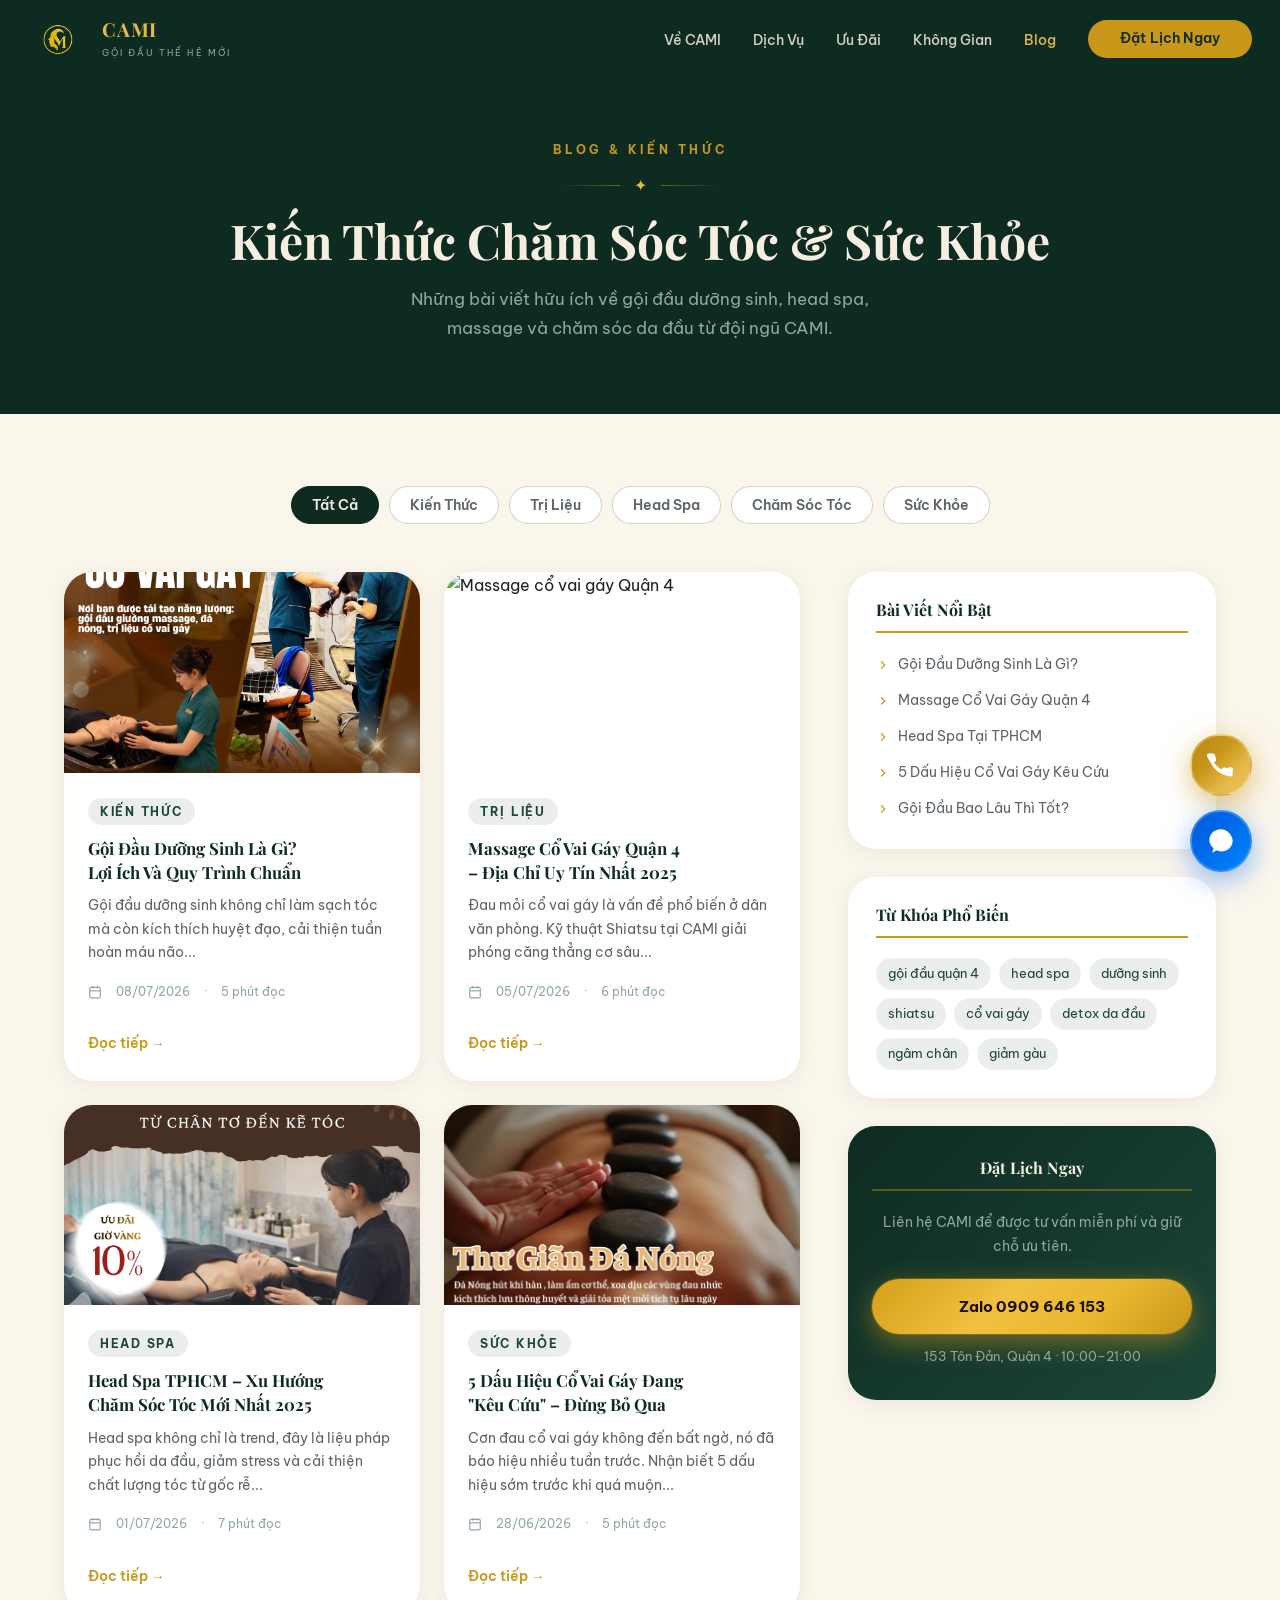
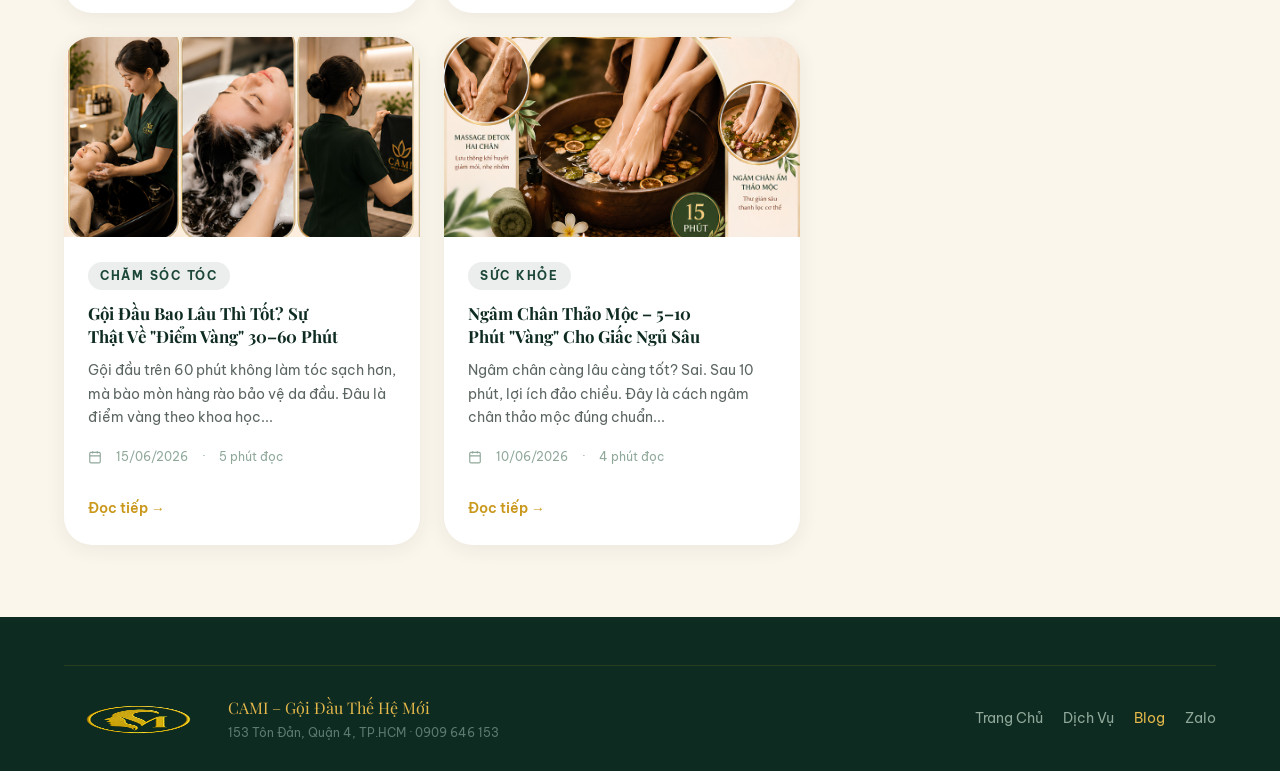
==== commit 1bf4cabf: "fix: tối ưu SEO on-page toàn site theo audit - điểm 91 lên 100/100 - Rút gọn title trang chủ và 6 bà" ====
--- a/blog/index.html
+++ b/blog/index.html
@@ -9,6 +9,12 @@
 <link rel="shortcut icon" href="../images/logo.png">
 <meta name="description" content="Kiến thức về gội đầu dưỡng sinh, head spa, massage cổ vai gáy và chăm sóc sức khỏe từ đội ngũ CAMI Quận 4. Cập nhật mỗi tuần.">
 <link rel="canonical" href="https://goidaucami.com/blog/">
+<meta property="og:type" content="website">
+<meta property="og:title" content="Blog Chăm Sóc Tóc & Sức Khỏe | CAMI">
+<meta property="og:description" content="Kiến thức về gội đầu dưỡng sinh, head spa, massage cổ vai gáy và chăm sóc sức khỏe từ đội ngũ CAMI Quận 4.">
+<meta property="og:image" content="https://goidaucami.com/images/logo.png">
+<meta property="og:url" content="https://goidaucami.com/blog/">
+<meta name="twitter:card" content="summary_large_image">
 <meta name="robots" content="index, follow">
 <link rel="preconnect" href="https://fonts.googleapis.com">
 <link rel="preconnect" href="https://fonts.gstatic.com" crossorigin>
@@ -46,7 +52,7 @@
 <header class="nav scrolled" id="nav">
   <div class="nav-bar">
     <a href="../" class="brand">
-      <img src="../images/logo.png" alt="CAMI Logo" class="brand-logo" style="height:42px">
+      <img src="../images/logo.png" alt="CAMI Logo" class="brand-logo" style="height:42px" width="150" height="150">
       <div class="brand-text">
         <strong>CAMI</strong>
         <small>Gội Đầu Thế Hệ Mới</small>
@@ -97,11 +103,12 @@
 
     <div class="blog-main-grid">
       <div>
+        <h2 class="sr-only">Bài Viết Mới Nhất</h2>
         <div class="posts-grid">
 
           <article class="blog-card reveal">
             <a href="goi-dau-duong-sinh-la-gi.html">
-              <div class="blog-thumb"><img src="../images/service-shiatsu.png" alt="Gội đầu dưỡng sinh là gì" loading="lazy"></div>
+              <div class="blog-thumb"><img src="../images/service-shiatsu.png" alt="Gội đầu dưỡng sinh là gì" loading="lazy" width="1080" height="1350"></div>
             </a>
             <div class="blog-body">
               <span class="blog-cat">Kiến Thức</span>
@@ -117,7 +124,7 @@
 
           <article class="blog-card reveal">
             <a href="massage-co-vai-gay-quan-4.html">
-              <div class="blog-thumb"><img src="../images/service-body-1.png" alt="Massage cổ vai gáy Quận 4" loading="lazy"></div>
+              <div class="blog-thumb"><img src="../images/service-body-1.png" alt="Massage cổ vai gáy Quận 4" loading="lazy" width="1440" height="1440"></div>
             </a>
             <div class="blog-body">
               <span class="blog-cat">Trị Liệu</span>
@@ -133,7 +140,7 @@
 
           <article class="blog-card reveal">
             <a href="head-spa-tphcm.html">
-              <div class="blog-thumb"><img src="../images/service-detox.png" alt="Head Spa TPHCM" loading="lazy"></div>
+              <div class="blog-thumb"><img src="../images/service-detox.png" alt="Head Spa TPHCM" loading="lazy" width="1080" height="1350"></div>
             </a>
             <div class="blog-body">
               <span class="blog-cat">Head Spa</span>
@@ -149,7 +156,7 @@
 
           <article class="blog-card reveal">
             <a href="dau-hieu-dau-co-vai-gay.html">
-              <div class="blog-thumb"><img src="../images/service-body-3.png" alt="5 dấu hiệu cổ vai gáy kêu cứu" loading="lazy"></div>
+              <div class="blog-thumb"><img src="../images/service-body-3.png" alt="5 dấu hiệu cổ vai gáy kêu cứu" loading="lazy" width="1440" height="1440"></div>
             </a>
             <div class="blog-body">
               <span class="blog-cat">Sức Khỏe</span>
@@ -165,7 +172,7 @@
 
           <article class="blog-card reveal">
             <a href="goi-dau-bao-lau-thi-tot.html">
-              <div class="blog-thumb"><img src="../images/goisachthom.png" alt="Gội đầu bao lâu thì tốt" loading="lazy"></div>
+              <div class="blog-thumb"><img src="../images/goisachthom.png" alt="Gội đầu bao lâu thì tốt" loading="lazy" width="449" height="298"></div>
             </a>
             <div class="blog-body">
               <span class="blog-cat">Chăm Sóc Tóc</span>
@@ -181,7 +188,7 @@
 
           <article class="blog-card reveal">
             <a href="ngam-chan-thao-moc.html">
-              <div class="blog-thumb"><img src="../images/ngamchandetox.png" alt="Ngâm chân thảo mộc" loading="lazy"></div>
+              <div class="blog-thumb"><img src="../images/ngamchandetox.png" alt="Ngâm chân thảo mộc" loading="lazy" width="800" height="1100"></div>
             </a>
             <div class="blog-body">
               <span class="blog-cat">Sức Khỏe</span>
@@ -244,7 +251,7 @@
   <div class="wrap">
     <div style="display:flex; justify-content:space-between; align-items:center; flex-wrap:wrap; gap:20px; border-top:1px solid rgba(201,151,26,.15); padding-top:28px;">
       <div style="display:flex; align-items:center; gap:14px;">
-        <img src="../images/logo.png" alt="CAMI" style="height:40px;">
+        <img src="../images/logo.png" alt="CAMI" style="height:40px;" width="150" height="150">
         <div>
           <div style="font-family:'Playfair Display',serif; color:var(--gold2); font-size:1rem;">CAMI – Gội Đầu Thế Hệ Mới</div>
           <div style="font-size:.78rem; color:#5c7a6e;">153 Tôn Đản, Quận 4, TP.HCM · 0909 646 153</div>
--- a/css/style.css
+++ b/css/style.css
@@ -31,11 +31,16 @@
   line-height: 1.7;
   overflow-x: hidden;
 }
-h1,h2,h3,h4 { font-family: 'Playfair Display', serif; line-height: 1.2; }
+h1,h2,h3,h4 { font-family: 'Playfair Display', serif; line-height: 1.2; text-wrap: balance; }
+p { text-wrap: pretty; }
 a { text-decoration: none; color: inherit; }
 img { display: block; max-width: 100%; height: auto; }
 ul { list-style: none; }
 button { font-family: inherit; cursor: pointer; border: none; background: none; }
+.sr-only {
+  position: absolute; width: 1px; height: 1px; padding: 0; margin: -1px;
+  overflow: hidden; clip: rect(0,0,0,0); white-space: nowrap; border: 0;
+}
 
 /* ===== UTILITIES ===== */
 .wrap { width: 100%; max-width: 1200px; margin: 0 auto; padding: 0 24px; }
@@ -144,23 +149,35 @@
 .nav-links {
   display: flex; align-items: center; gap: 32px;
 }
-.nav-links a {
+.nav-links a:not(.nav-cta) {
   color: rgba(246,239,225,.85); font-size: .88rem; font-weight: 500;
   position: relative; padding: 4px 0;
-  transition: color .3s;
-}
-.nav-links a::after {
+  transition: color .4s ease-in-out;
+}
+.nav-links a:not(.nav-cta)::after {
   content: ''; position: absolute; left: 0; bottom: -2px;
-  width: 0; height: 1.5px; background: var(--gold2); transition: width .3s;
-}
-.nav-links a:hover { color: var(--cream); }
-.nav-links a:hover::after { width: 100%; }
-.nav-cta {
-  background: linear-gradient(135deg, var(--gold), var(--gold2));
-  color: #2a1e02; padding: 10px 22px; border-radius: 50px;
-  font-weight: 600; font-size: .85rem; transition: var(--transition);
-}
-.nav-cta:hover { transform: translateY(-2px); box-shadow: var(--shadow-gold); }
+  width: 100%; height: 1px; background: #C9971A;
+  opacity: 0; transform: scaleX(.85); transform-origin: left;
+  transition: opacity .4s ease-in-out, transform .4s ease-in-out;
+}
+.nav-links a:not(.nav-cta):hover { color: #C9971A; }
+.nav-links a:not(.nav-cta):hover::after { opacity: 1; transform: scaleX(1); }
+
+.nav-links a.nav-cta {
+  display: inline-flex; align-items: center; justify-content: center;
+  background: #C9971A;
+  color: var(--green) !important; padding: 12px 32px; border-radius: 50px;
+  font-weight: 600; font-size: .85rem; letter-spacing: .01em;
+  white-space: nowrap; line-height: 1;
+  transition: box-shadow .4s ease-in-out, transform .4s ease-in-out, background .4s ease-in-out;
+  box-shadow: 0 0 0 0 rgba(201,151,26,0);
+}
+.nav-links a.nav-cta:hover {
+  color: var(--green) !important;
+  transform: translateY(-2px);
+  background: #C9971A;
+  box-shadow: 0 6px 18px rgba(201,151,26,.35), 0 0 26px 6px rgba(228,184,74,.4);
+}
 
 .burger {
   display: none; flex-direction: column; gap: 5px; padding: 6px;
@@ -368,7 +385,7 @@
 }
 .about-feature:hover .about-feature-icon { transform: scale(1.1) rotate(-5deg); }
 .about-feature-icon svg { width: 22px; height: 22px; stroke: var(--gold2); fill: none; stroke-width: 2; }
-.about-feature h4 {
+.about-feature h3 {
   font-size: .93rem; color: var(--green); margin-bottom: 4px;
   white-space: normal; overflow: visible;
 }
@@ -958,7 +975,7 @@
   display: flex; align-items: center; justify-content: center;
   color: var(--gold);
 }
-.rdt-card h4 { font-size: .82rem; font-weight: 600; color: var(--green); margin: 0 0 4px; }
+.rdt-card h3 { font-size: .82rem; font-weight: 600; color: var(--green); margin: 0 0 4px; }
 .rdt-card p { font-size: .8rem; color: #555; margin: 0; line-height: 1.45; }
 
 .recruit-fit { margin-bottom: 24px; }
@@ -1324,6 +1341,12 @@
   .section { padding: 56px 0; }
   .wrap { padding: 0 20px; }
 
+  /* Cuộn nhanh trên mobile: rút ngắn hiệu ứng fade-in để không bị "chìm" chữ giữa lúc cuộn */
+  .reveal, .reveal-left, .reveal-right,
+  .gallery-item, .recruit-reveal {
+    transition-duration: .35s !important;
+  }
+
   /* Navbar */
   .nav-links { display: none; }
   .nav-cta { display: none; }
@@ -1377,6 +1400,8 @@
   .svc-card-img { margin: -22px -20px 20px; }
   .svc-price-circle { width: 56px; height: 56px; font-size: .9rem; }
   .svc-cta { padding: 28px 20px; margin-top: 40px; }
+  /* Tránh nút "Đặt Lịch Ngay" bị nút gọi/Zalo nổi che khuất ở góc phải */
+  .svc-btn { margin-right: 56px; }
 
   /* Process */
   .process-grid { grid-template-columns: repeat(2,1fr); }
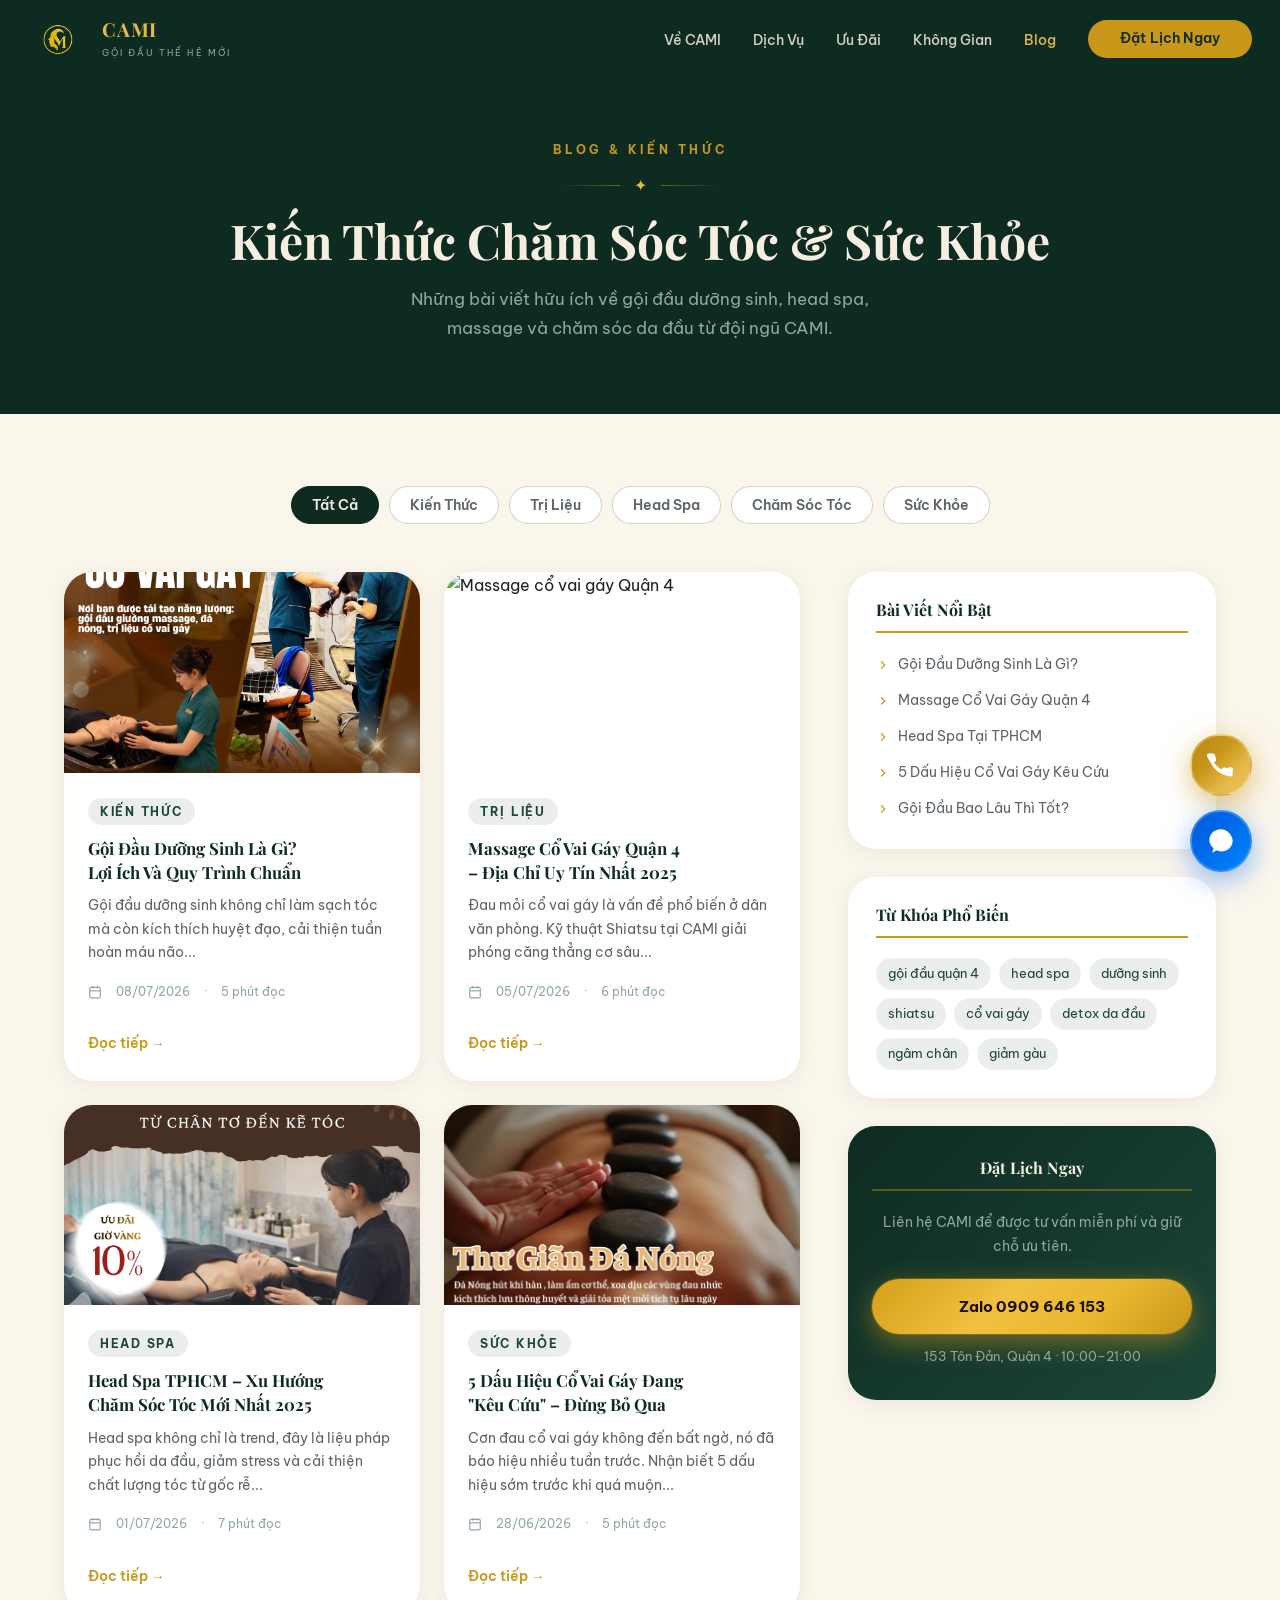
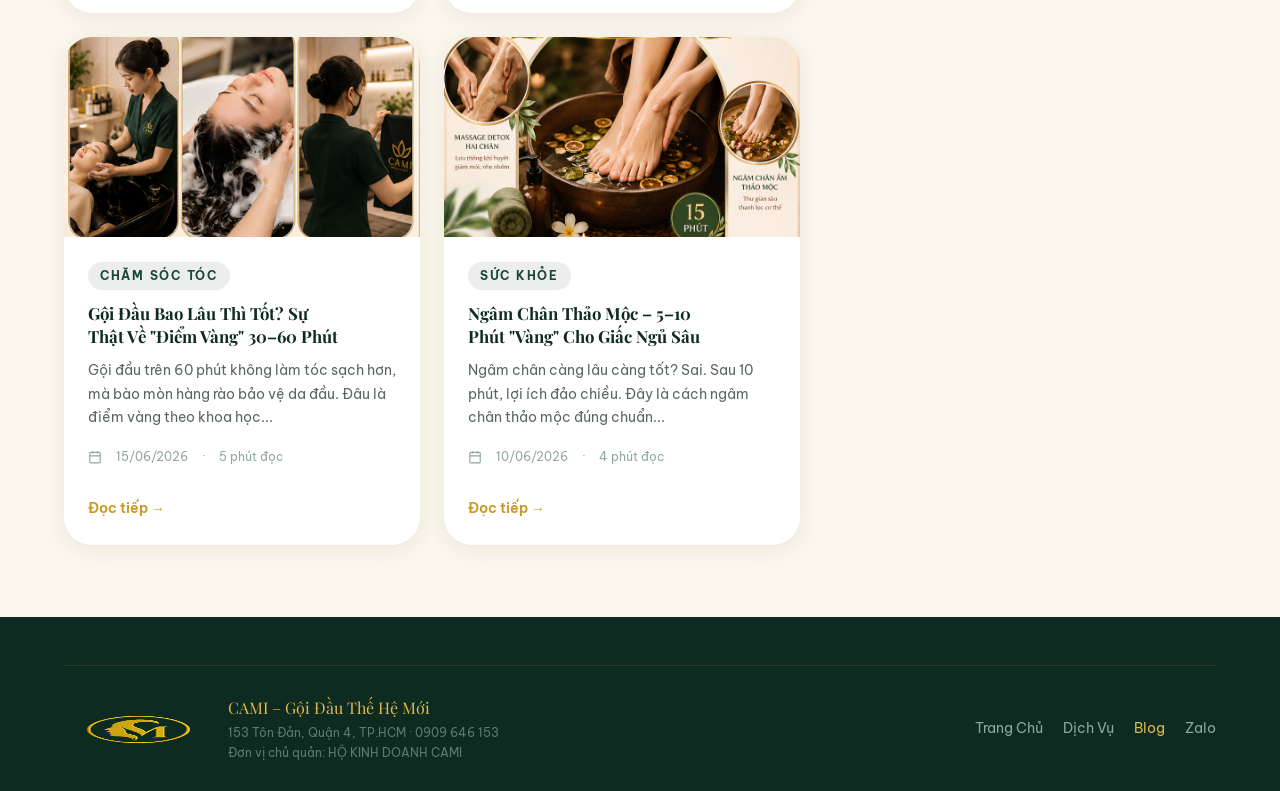
==== commit 922d581f: "chore: thêm tên pháp lý HỘ KINH DOANH CAMI vào chân trang blog" ====
--- a/blog/index.html
+++ b/blog/index.html
@@ -255,6 +255,7 @@
         <div>
           <div style="font-family:'Playfair Display',serif; color:var(--gold2); font-size:1rem;">CAMI – Gội Đầu Thế Hệ Mới</div>
           <div style="font-size:.78rem; color:#5c7a6e;">153 Tôn Đản, Quận 4, TP.HCM · 0909 646 153</div>
+          <div style="font-size:.74rem; color:#5c7a6e;">Đơn vị chủ quản: HỘ KINH DOANH CAMI</div>
         </div>
       </div>
       <div style="display:flex; gap:20px;">
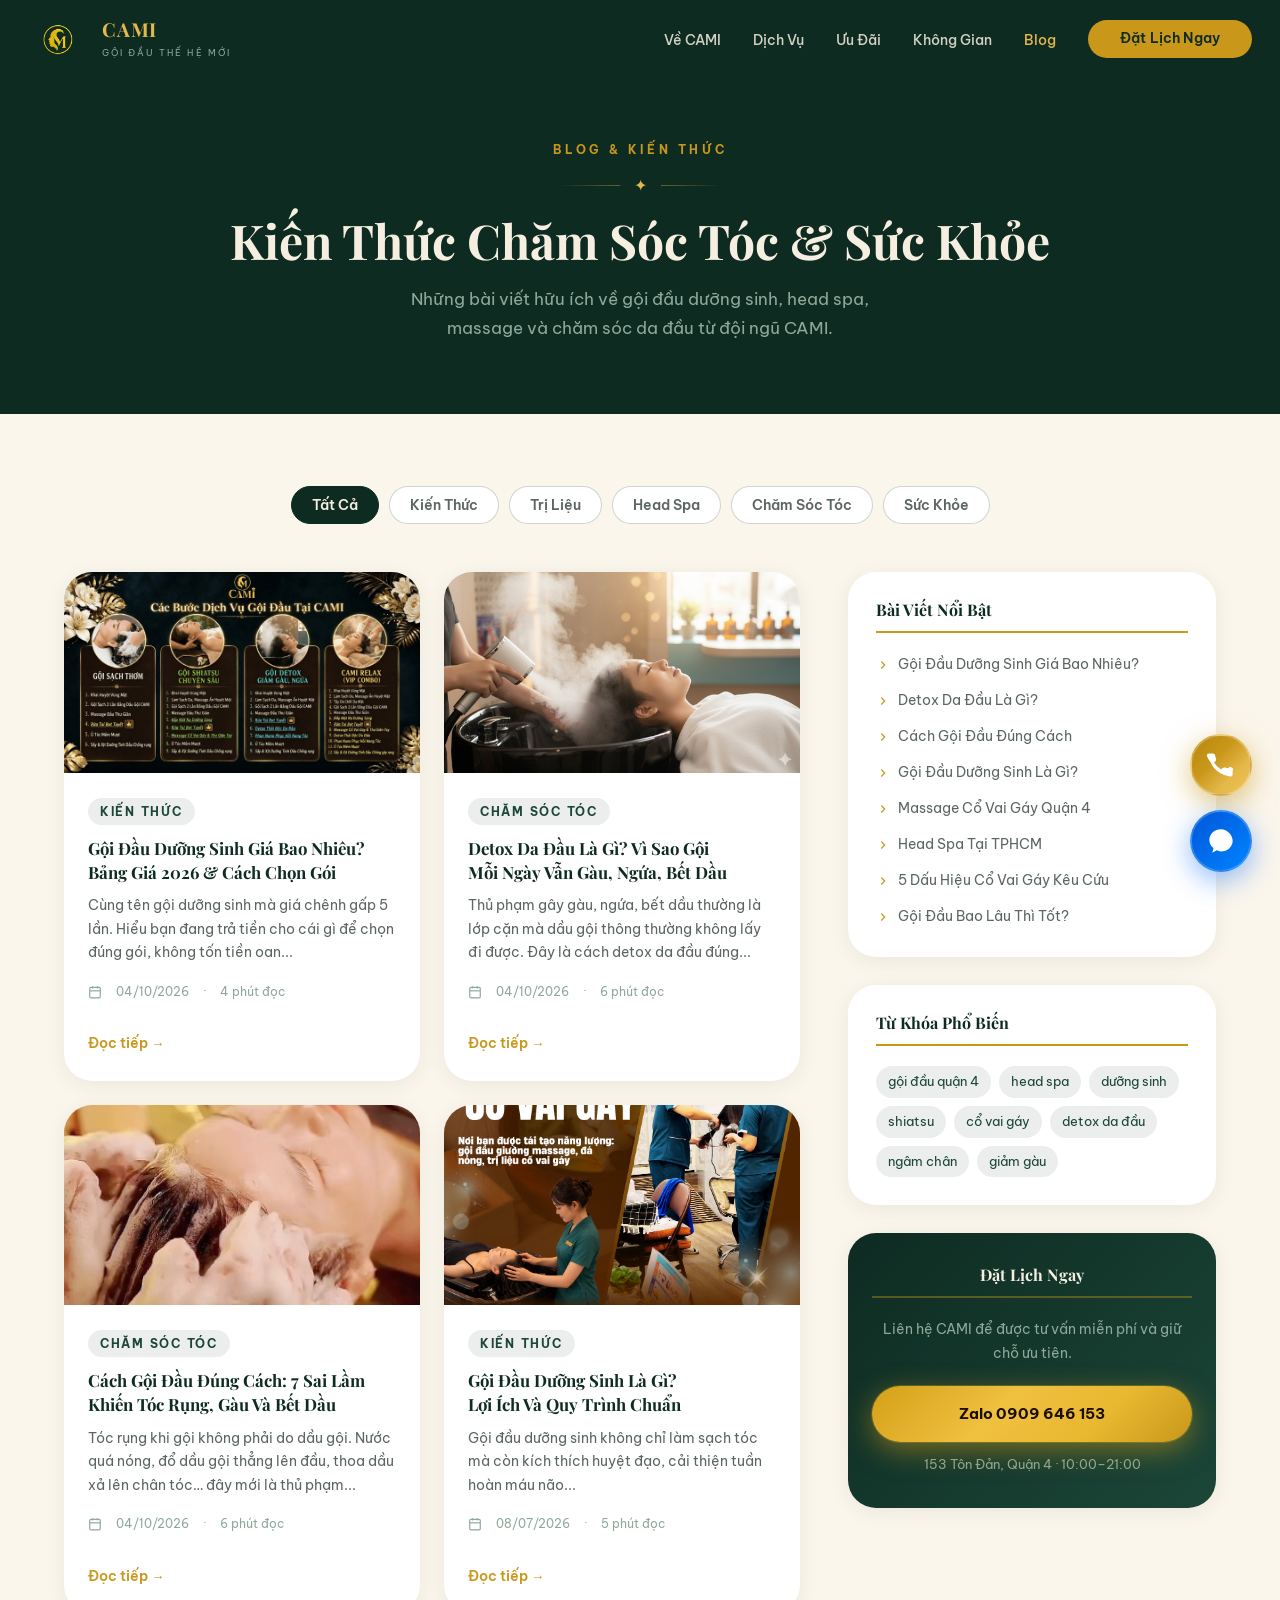
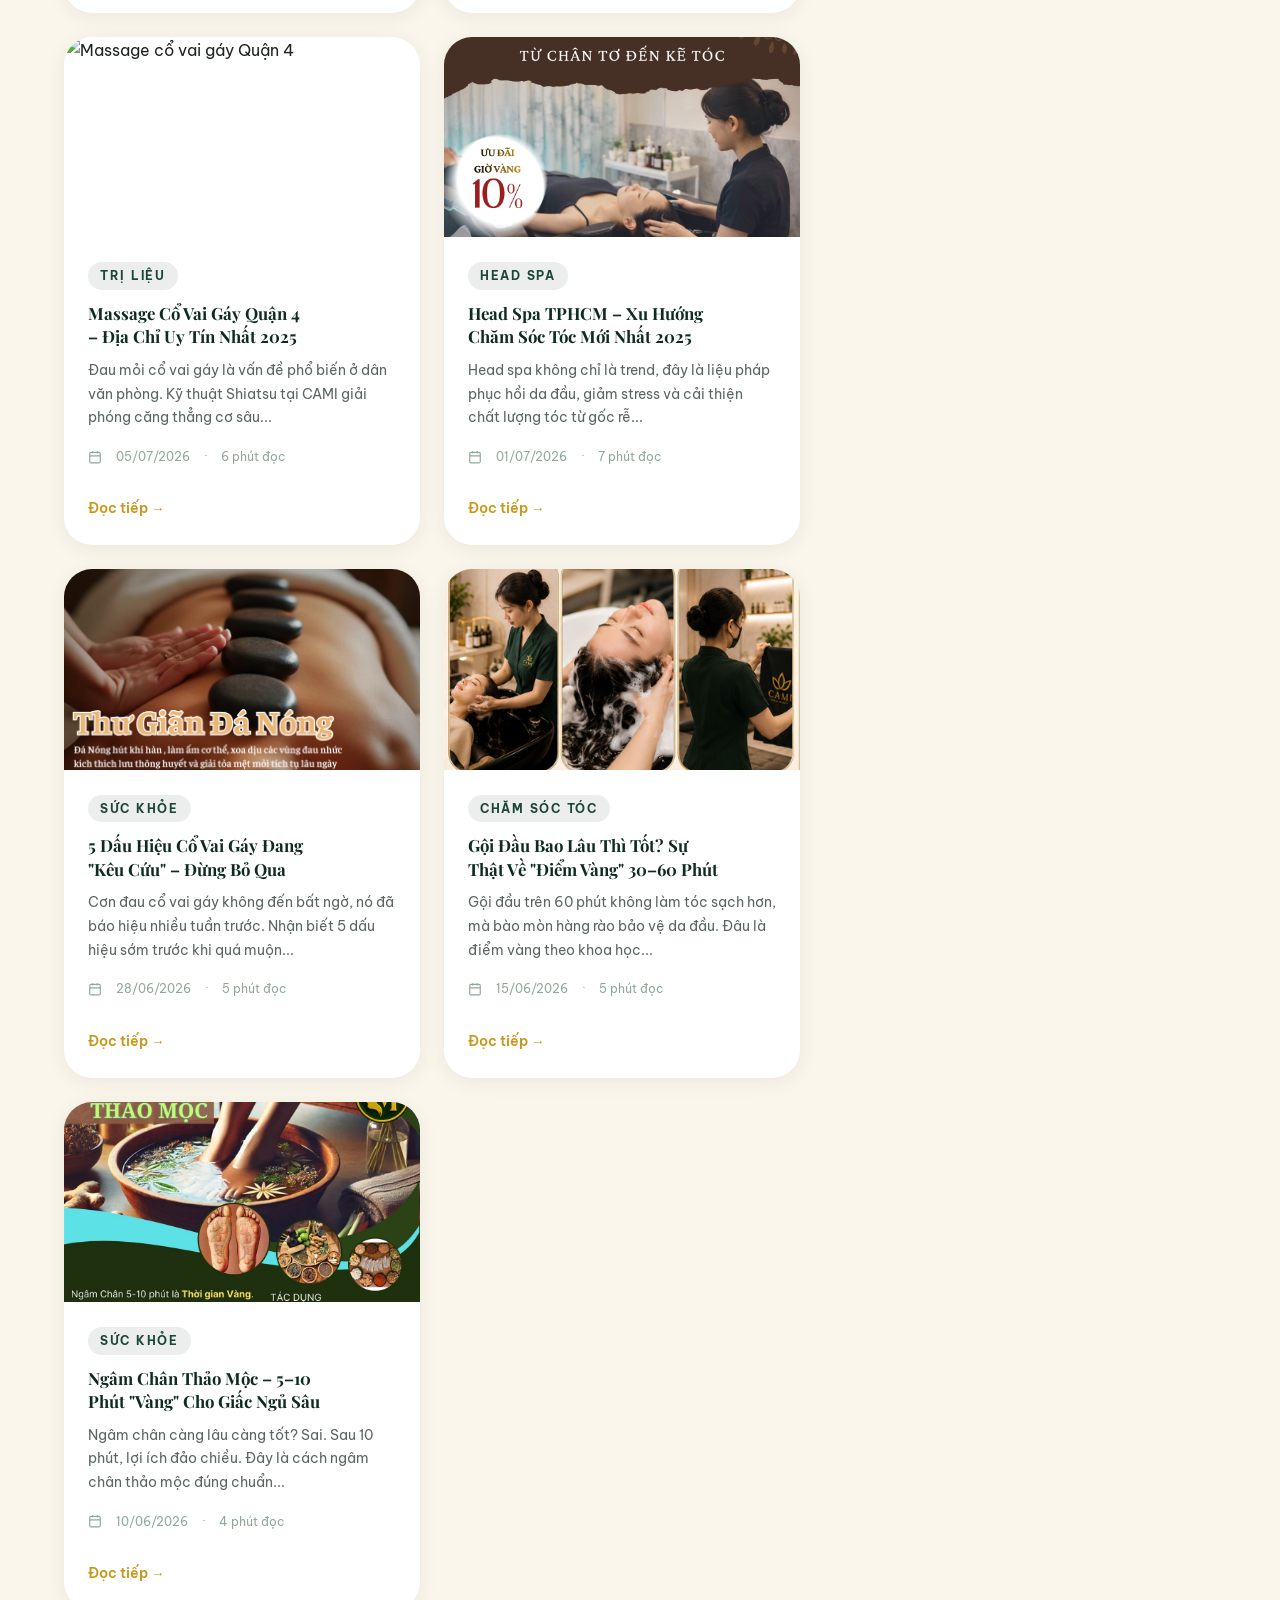
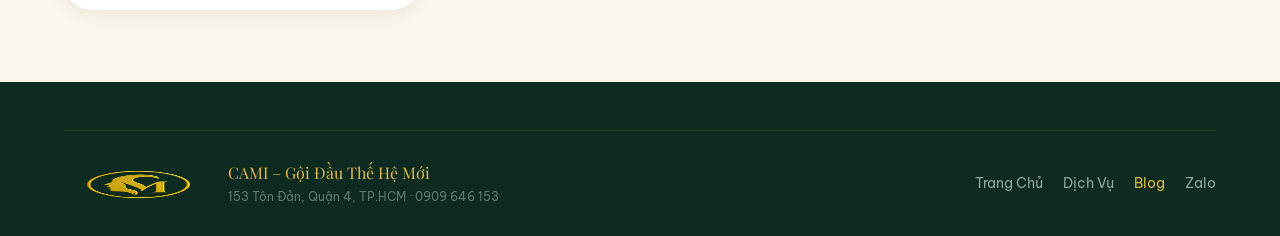
==== commit 75553826: "feat: cập nhật menu, ưu đãi, tuyển dụng mới và thêm 3 bài blog gội đầu - Gói gội: sửa đúng các bước " ====
--- a/blog/index.html
+++ b/blog/index.html
@@ -107,6 +107,54 @@
         <div class="posts-grid">
 
           <article class="blog-card reveal">
+            <a href="goi-dau-duong-sinh-gia-bao-nhieu.html">
+              <div class="blog-thumb"><img src="../images/cac-buoc-goi-dau-cami.jpg" alt="Bảng giá gội đầu dưỡng sinh CAMI 2026" loading="lazy" width="1600" height="900"></div>
+            </a>
+            <div class="blog-body">
+              <span class="blog-cat">Kiến Thức</span>
+              <h3><a href="goi-dau-duong-sinh-gia-bao-nhieu.html">Gội Đầu Dưỡng Sinh Giá Bao Nhiêu? Bảng Giá 2026 &amp; Cách Chọn Gói</a></h3>
+              <p>Cùng tên gội dưỡng sinh mà giá chênh gấp 5 lần. Hiểu bạn đang trả tiền cho cái gì để chọn đúng gói, không tốn tiền oan...</p>
+              <div class="blog-meta">
+                <svg viewBox="0 0 24 24"><rect x="3" y="4" width="18" height="18" rx="2"/><line x1="16" y1="2" x2="16" y2="6"/><line x1="8" y1="2" x2="8" y2="6"/><line x1="3" y1="10" x2="21" y2="10"/></svg>
+                <span>04/10/2026</span> · <span>4 phút đọc</span>
+              </div>
+              <br><a href="goi-dau-duong-sinh-gia-bao-nhieu.html" class="blog-read">Đọc tiếp →</a>
+            </div>
+          </article>
+
+          <article class="blog-card reveal">
+            <a href="detox-da-dau-la-gi.html">
+              <div class="blog-thumb"><img src="../images/detox-da-dau.jpg" alt="Detox da đầu giảm gàu ngứa" loading="lazy" width="1200" height="686"></div>
+            </a>
+            <div class="blog-body">
+              <span class="blog-cat">Chăm Sóc Tóc</span>
+              <h3><a href="detox-da-dau-la-gi.html">Detox Da Đầu Là Gì? Vì Sao Gội Mỗi Ngày Vẫn Gàu, Ngứa, Bết Dầu</a></h3>
+              <p>Thủ phạm gây gàu, ngứa, bết dầu thường là lớp cặn mà dầu gội thông thường không lấy đi được. Đây là cách detox da đầu đúng...</p>
+              <div class="blog-meta">
+                <svg viewBox="0 0 24 24"><rect x="3" y="4" width="18" height="18" rx="2"/><line x1="16" y1="2" x2="16" y2="6"/><line x1="8" y1="2" x2="8" y2="6"/><line x1="3" y1="10" x2="21" y2="10"/></svg>
+                <span>04/10/2026</span> · <span>6 phút đọc</span>
+              </div>
+              <br><a href="detox-da-dau-la-gi.html" class="blog-read">Đọc tiếp →</a>
+            </div>
+          </article>
+
+          <article class="blog-card reveal">
+            <a href="cach-goi-dau-dung-cach.html">
+              <div class="blog-thumb"><img src="../images/cach-goi-dau-dung-cach.jpg" alt="Cách gội đầu đúng cách" loading="lazy" width="720" height="480"></div>
+            </a>
+            <div class="blog-body">
+              <span class="blog-cat">Chăm Sóc Tóc</span>
+              <h3><a href="cach-goi-dau-dung-cach.html">Cách Gội Đầu Đúng Cách: 7 Sai Lầm Khiến Tóc Rụng, Gàu Và Bết Dầu</a></h3>
+              <p>Tóc rụng khi gội không phải do dầu gội. Nước quá nóng, đổ dầu gội thẳng lên đầu, thoa dầu xả lên chân tóc… đây mới là thủ phạm...</p>
+              <div class="blog-meta">
+                <svg viewBox="0 0 24 24"><rect x="3" y="4" width="18" height="18" rx="2"/><line x1="16" y1="2" x2="16" y2="6"/><line x1="8" y1="2" x2="8" y2="6"/><line x1="3" y1="10" x2="21" y2="10"/></svg>
+                <span>04/10/2026</span> · <span>6 phút đọc</span>
+              </div>
+              <br><a href="cach-goi-dau-dung-cach.html" class="blog-read">Đọc tiếp →</a>
+            </div>
+          </article>
+
+          <article class="blog-card reveal">
             <a href="goi-dau-duong-sinh-la-gi.html">
               <div class="blog-thumb"><img src="../images/service-shiatsu.png" alt="Gội đầu dưỡng sinh là gì" loading="lazy" width="1080" height="1350"></div>
             </a>
@@ -188,7 +236,7 @@
 
           <article class="blog-card reveal">
             <a href="ngam-chan-thao-moc.html">
-              <div class="blog-thumb"><img src="../images/ngamchandetox.png" alt="Ngâm chân thảo mộc" loading="lazy" width="800" height="1100"></div>
+              <div class="blog-thumb"><img src="../images/ngam-chan-thao-moc.jpg" alt="Ngâm chân thảo mộc" loading="lazy" width="1000" height="838"></div>
             </a>
             <div class="blog-body">
               <span class="blog-cat">Sức Khỏe</span>
@@ -210,6 +258,9 @@
         <div class="sidebar-widget">
           <h3>Bài Viết Nổi Bật</h3>
           <div class="sidebar-links">
+            <a href="goi-dau-duong-sinh-gia-bao-nhieu.html"><svg viewBox="0 0 24 24"><polyline points="9 18 15 12 9 6"/></svg>Gội Đầu Dưỡng Sinh Giá Bao Nhiêu?</a>
+            <a href="detox-da-dau-la-gi.html"><svg viewBox="0 0 24 24"><polyline points="9 18 15 12 9 6"/></svg>Detox Da Đầu Là Gì?</a>
+            <a href="cach-goi-dau-dung-cach.html"><svg viewBox="0 0 24 24"><polyline points="9 18 15 12 9 6"/></svg>Cách Gội Đầu Đúng Cách</a>
             <a href="goi-dau-duong-sinh-la-gi.html"><svg viewBox="0 0 24 24"><polyline points="9 18 15 12 9 6"/></svg>Gội Đầu Dưỡng Sinh Là Gì?</a>
             <a href="massage-co-vai-gay-quan-4.html"><svg viewBox="0 0 24 24"><polyline points="9 18 15 12 9 6"/></svg>Massage Cổ Vai Gáy Quận 4</a>
             <a href="head-spa-tphcm.html"><svg viewBox="0 0 24 24"><polyline points="9 18 15 12 9 6"/></svg>Head Spa Tại TPHCM</a>
@@ -255,7 +306,6 @@
         <div>
           <div style="font-family:'Playfair Display',serif; color:var(--gold2); font-size:1rem;">CAMI – Gội Đầu Thế Hệ Mới</div>
           <div style="font-size:.78rem; color:#5c7a6e;">153 Tôn Đản, Quận 4, TP.HCM · 0909 646 153</div>
-          <div style="font-size:.74rem; color:#5c7a6e;">Đơn vị chủ quản: HỘ KINH DOANH CAMI</div>
         </div>
       </div>
       <div style="display:flex; gap:20px;">
--- a/css/style.css
+++ b/css/style.css
@@ -659,6 +659,12 @@
 /* Description */
 .svc-desc { font-size: .88rem; color: #8fa89a; line-height: 1.6; margin-bottom: 18px; }
 
+/* Health panel – centered header */
+.svc-name-center { text-align: center; margin-bottom: 12px; }
+.svc-name-sub { display: block; font-size: .8rem; font-weight: 500; color: #8fa89a; letter-spacing: .02em; margin-top: 2px; }
+.svc-gift-center { justify-content: center; }
+.svc-desc-center { text-align: center; }
+
 /* Steps */
 .svc-steps { list-style: none; display: flex; flex-direction: column; gap: 9px; margin-bottom: 24px; flex: 1; }
 .svc-steps li {
@@ -710,7 +716,7 @@
 .svc-price-divider { width: 1px; align-self: stretch; background: rgba(201,151,26,.25); margin: 0 8px; }
 
 /* Add-ons grid */
-.svc-addon-grid { display: grid; grid-template-columns: repeat(3, 1fr); gap: 14px; }
+.svc-addon-grid { display: grid; grid-template-columns: repeat(4, 1fr); gap: 14px; }
 .svc-addon-card {
   background: rgba(255,255,255,.05); border: 1px solid rgba(201,151,26,.15);
   border-radius: var(--radius); padding: 20px 16px; text-align: center;
@@ -724,6 +730,10 @@
   display: flex; align-items: center; justify-content: center;
 }
 .svc-addon-icon svg { stroke: var(--gold2); }
+.svc-addon-tag {
+  font-size: .62rem; letter-spacing: .14em; text-transform: uppercase; font-weight: 700;
+  color: var(--gold); opacity: .85; margin-top: 2px;
+}
 .svc-addon-name { font-size: .83rem; color: var(--cream2); font-weight: 600; line-height: 1.35; }
 .svc-addon-price { font-size: 1.1rem; font-weight: 800; color: var(--gold2); font-family: 'Playfair Display', serif; }
 .svc-addon-note {
@@ -766,7 +776,7 @@
 
 /* ===== OFFERS ===== */
 .offers { background: var(--green2); }
-.offers-grid { display: grid; grid-template-columns: repeat(3, 1fr); gap: 24px; }
+.offers-grid { display: grid; grid-template-columns: repeat(2, 1fr); gap: 24px; max-width: 860px; margin: 0 auto; }
 .offer-card {
   border-radius: var(--radius-lg); overflow: hidden;
   border: 1px solid rgba(201,151,26,.25);
@@ -833,6 +843,13 @@
 .offer-img { aspect-ratio: 3/4; overflow: hidden; }
 .offer-img img { width: 100%; height: 100%; object-fit: cover; transition: transform .6s; }
 .offer-card:hover .offer-img img { transform: scale(1.05); }
+/* Poster ngang trong khung dọc: hiện trọn ảnh, nền mờ lấp khoảng trống */
+.offer-img-fit img { position: relative; z-index: 1; object-fit: contain; }
+.offer-img-fit .offer-img-backdrop {
+  position: absolute; inset: 0; z-index: 0; object-fit: cover;
+  filter: blur(22px) brightness(.8); transform: scale(1.2);
+}
+.offer-card:hover .offer-img-fit .offer-img-backdrop { transform: scale(1.25); }
 .offer-body { padding: 22px 24px; }
 .offer-body h3 { font-size: 1.1rem; color: var(--cream); margin-bottom: 8px; }
 .offer-body p { font-size: .85rem; color: #8fa89a; line-height: 1.6; }
@@ -903,6 +920,7 @@
 
 /* ===== TUYEN DUNG ===== */
 .recruit { background: var(--cream2); }
+.recruit .sec-head p { text-wrap: balance; }
 
 .recruit-layout {
   display: grid;
@@ -977,6 +995,43 @@
 }
 .rdt-card h3 { font-size: .82rem; font-weight: 600; color: var(--green); margin: 0 0 4px; }
 .rdt-card p { font-size: .8rem; color: #555; margin: 0; line-height: 1.45; }
+
+/* Thu nhập + cơ chế lương */
+.recruit-block-title {
+  font-size: .72rem; font-weight: 700; letter-spacing: .2em; text-transform: uppercase;
+  color: var(--gold); margin: 0 0 12px;
+}
+.recruit-income {
+  background: #fff; border: 1px solid rgba(201,151,26,.28);
+  border-radius: var(--radius-lg); padding: 20px 22px;
+  box-shadow: 0 2px 12px rgba(14,43,34,.07); margin-bottom: 20px;
+}
+.ri-salary { display: flex; align-items: stretch; }
+.ri-salary-opt { flex: 1; text-align: center; display: flex; flex-direction: column; gap: 2px; }
+.ri-role { font-size: .8rem; font-weight: 600; color: var(--green); }
+.ri-amount {
+  font-family: 'Playfair Display', serif; font-size: 2rem; font-weight: 700;
+  color: var(--green); line-height: 1.15; font-variant-numeric: tabular-nums;
+}
+.ri-unit { font-size: .72rem; color: #6b6b6b; }
+.ri-divider { width: 1px; background: rgba(201,151,26,.3); margin: 4px 12px; }
+.ri-note {
+  text-align: center; font-size: .78rem; color: #6b6b6b; font-style: italic;
+  margin: 12px 0 14px; padding-bottom: 14px; border-bottom: 1px dashed rgba(201,151,26,.3);
+}
+.ri-extras { list-style: none; padding: 0; margin: 0; display: flex; flex-wrap: wrap; gap: 8px 20px; justify-content: center; }
+.ri-extras li { display: flex; align-items: center; gap: 6px; font-size: .88rem; font-weight: 600; color: #333; }
+.ri-extras li svg { flex-shrink: 0; stroke: var(--gold); }
+
+.recruit-modes { margin-bottom: 20px; }
+.rm-chips { display: flex; flex-wrap: wrap; gap: 8px; }
+.rm-chip {
+  padding: 8px 16px; border-radius: 100px;
+  background: var(--green); color: var(--cream);
+  font-size: .82rem; font-weight: 600;
+}
+
+.recruit-cta-note { font-size: .82rem; color: #555; line-height: 1.55; margin: 14px 0 0; }
 
 .recruit-fit { margin-bottom: 24px; }
 .recruit-fit-title {
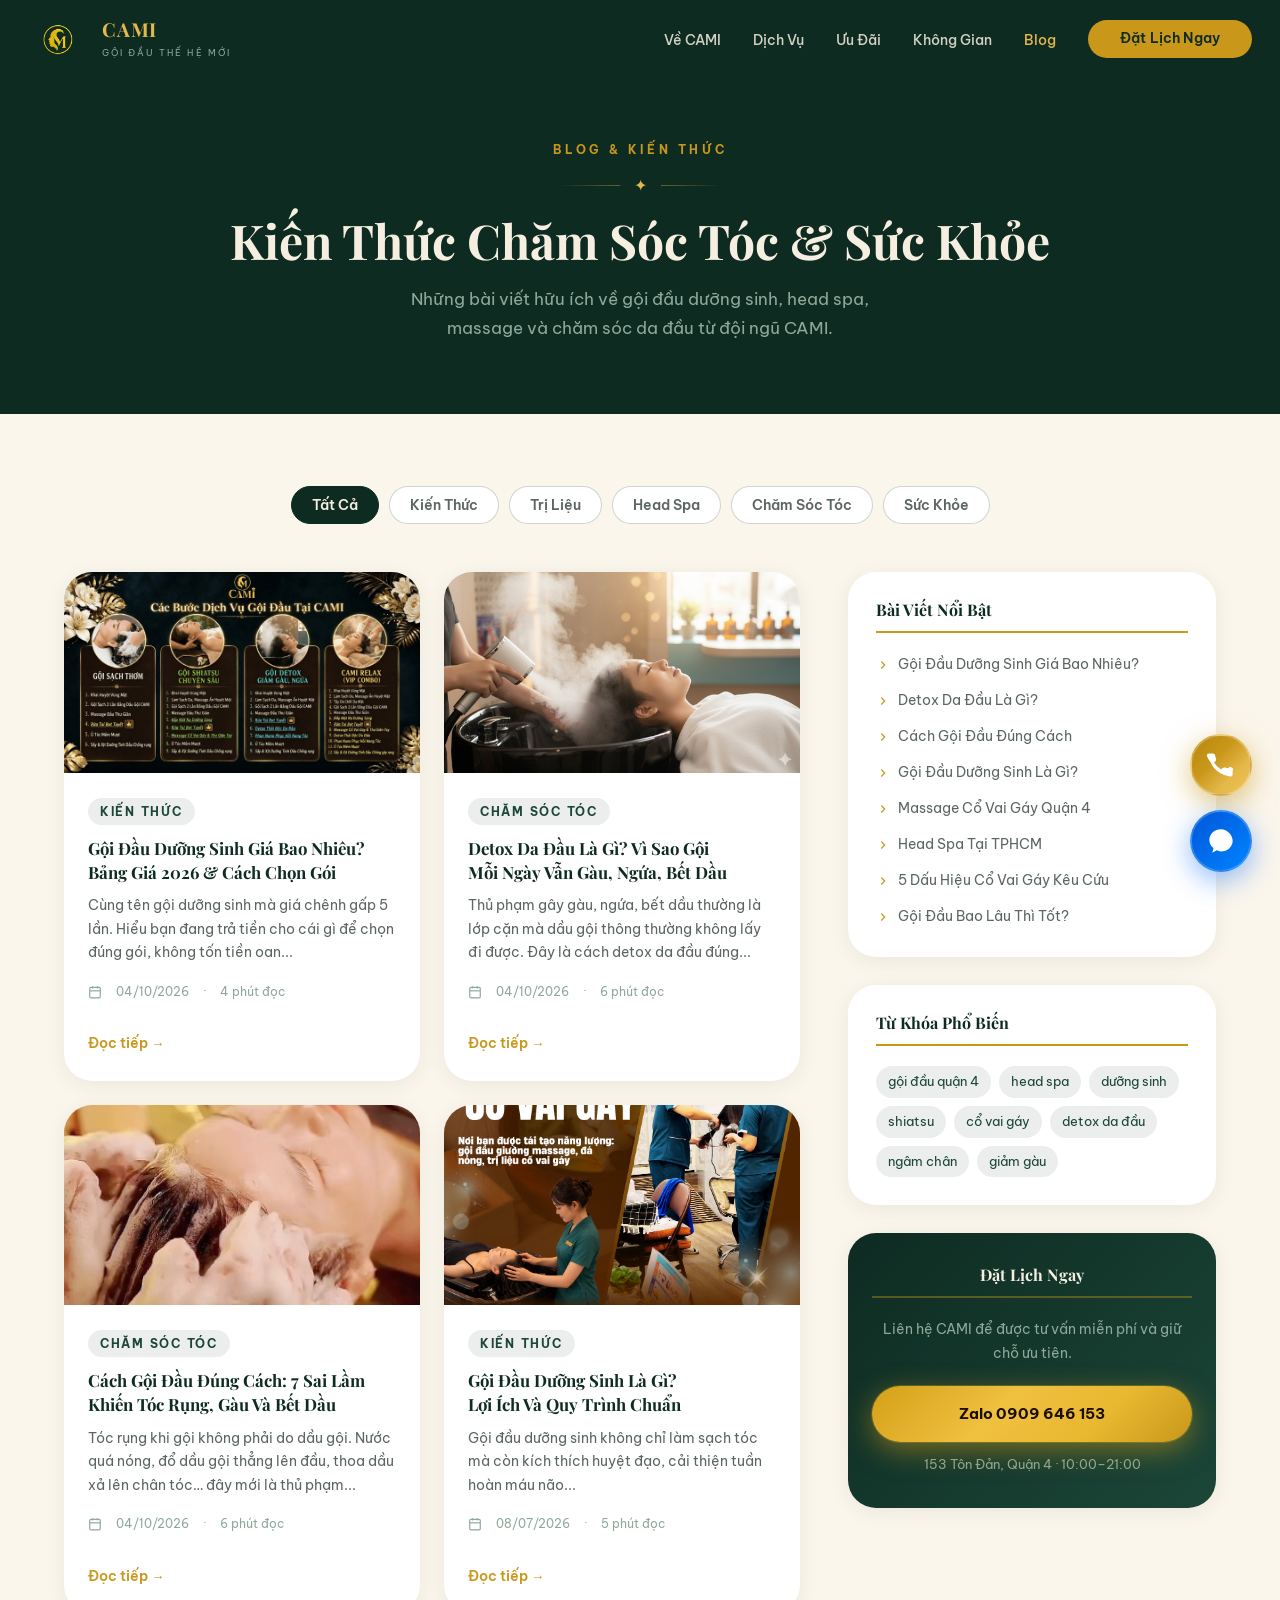
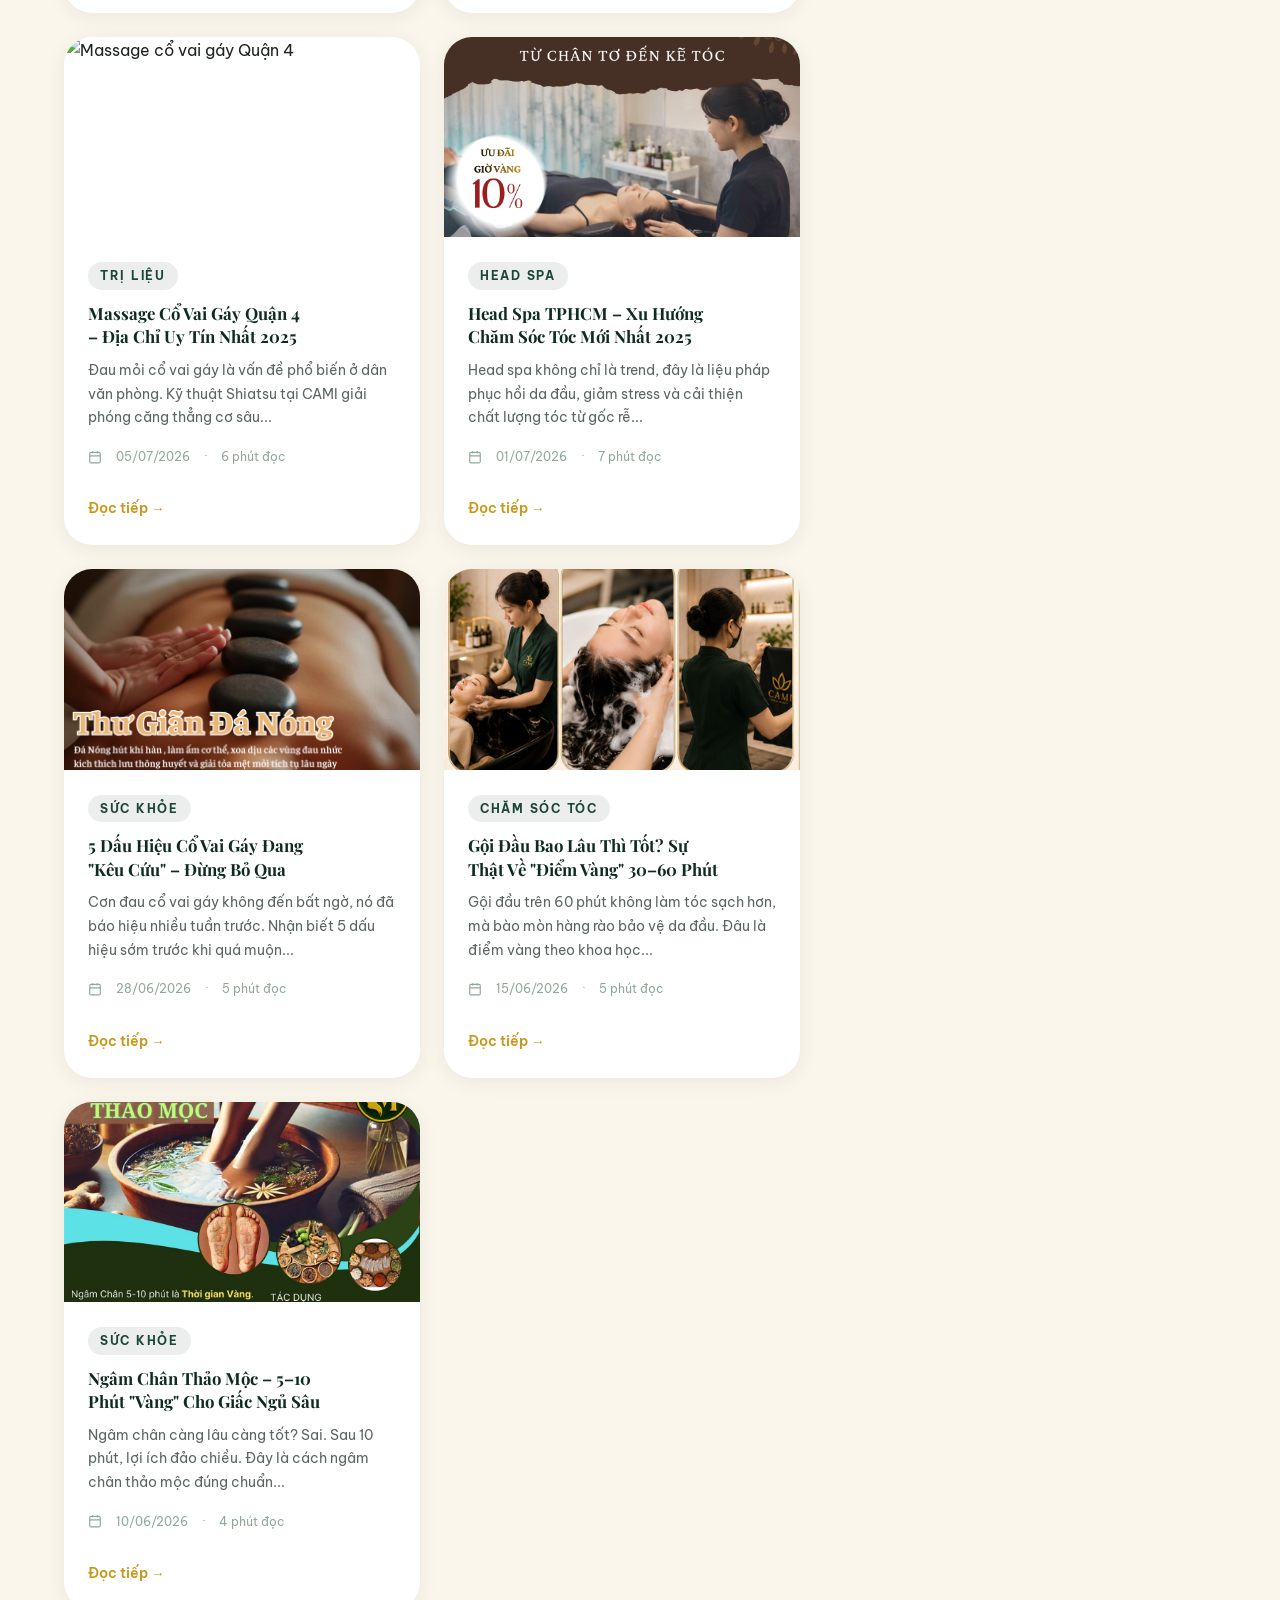
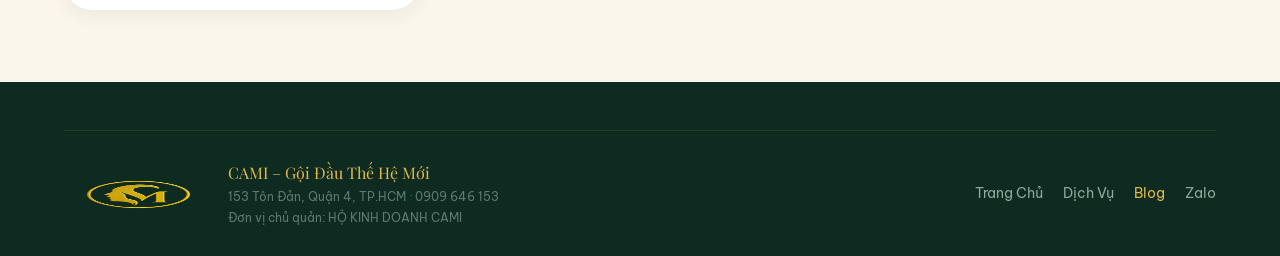
==== commit 072073b4: "Merge branch 'main' of https://github.com/nhutminh159/cami-website" ====
--- a/blog/index.html
+++ b/blog/index.html
@@ -306,6 +306,7 @@
         <div>
           <div style="font-family:'Playfair Display',serif; color:var(--gold2); font-size:1rem;">CAMI – Gội Đầu Thế Hệ Mới</div>
           <div style="font-size:.78rem; color:#5c7a6e;">153 Tôn Đản, Quận 4, TP.HCM · 0909 646 153</div>
+          <div style="font-size:.74rem; color:#5c7a6e;">Đơn vị chủ quản: HỘ KINH DOANH CAMI</div>
         </div>
       </div>
       <div style="display:flex; gap:20px;">
